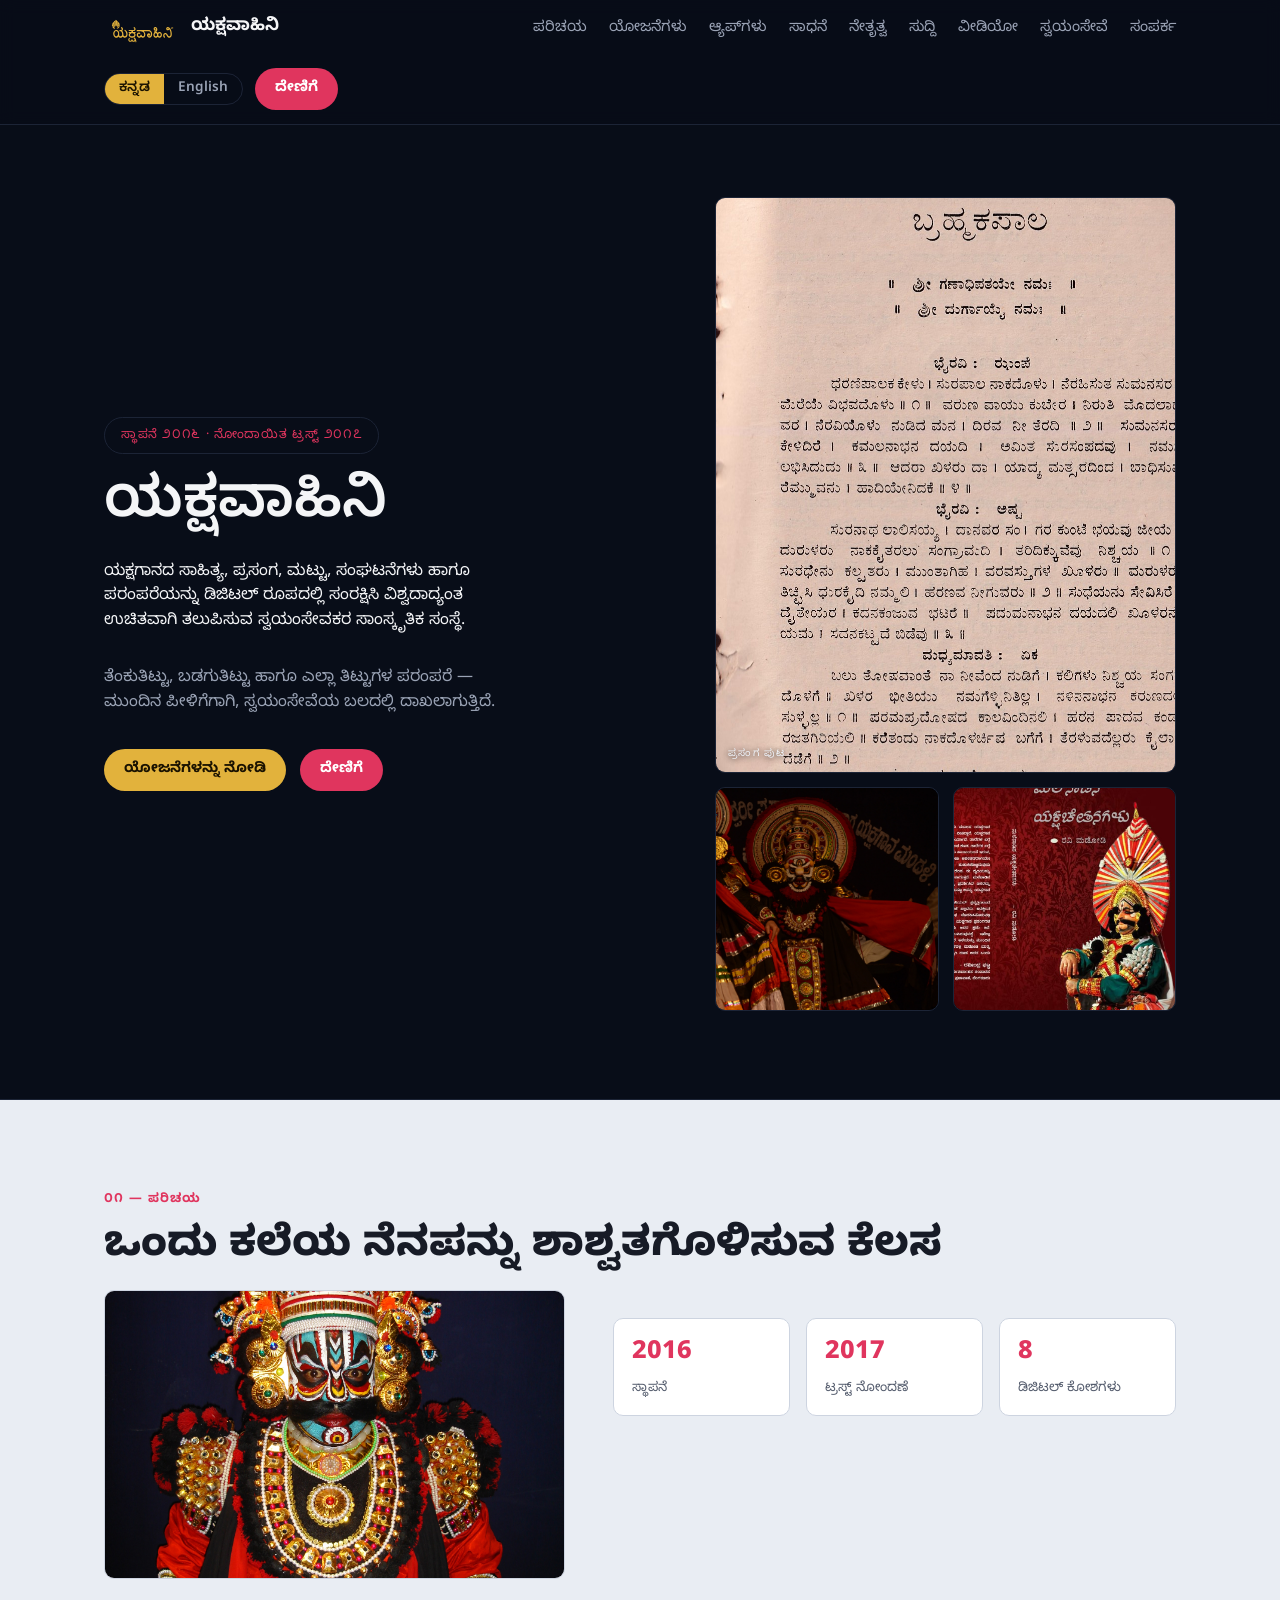
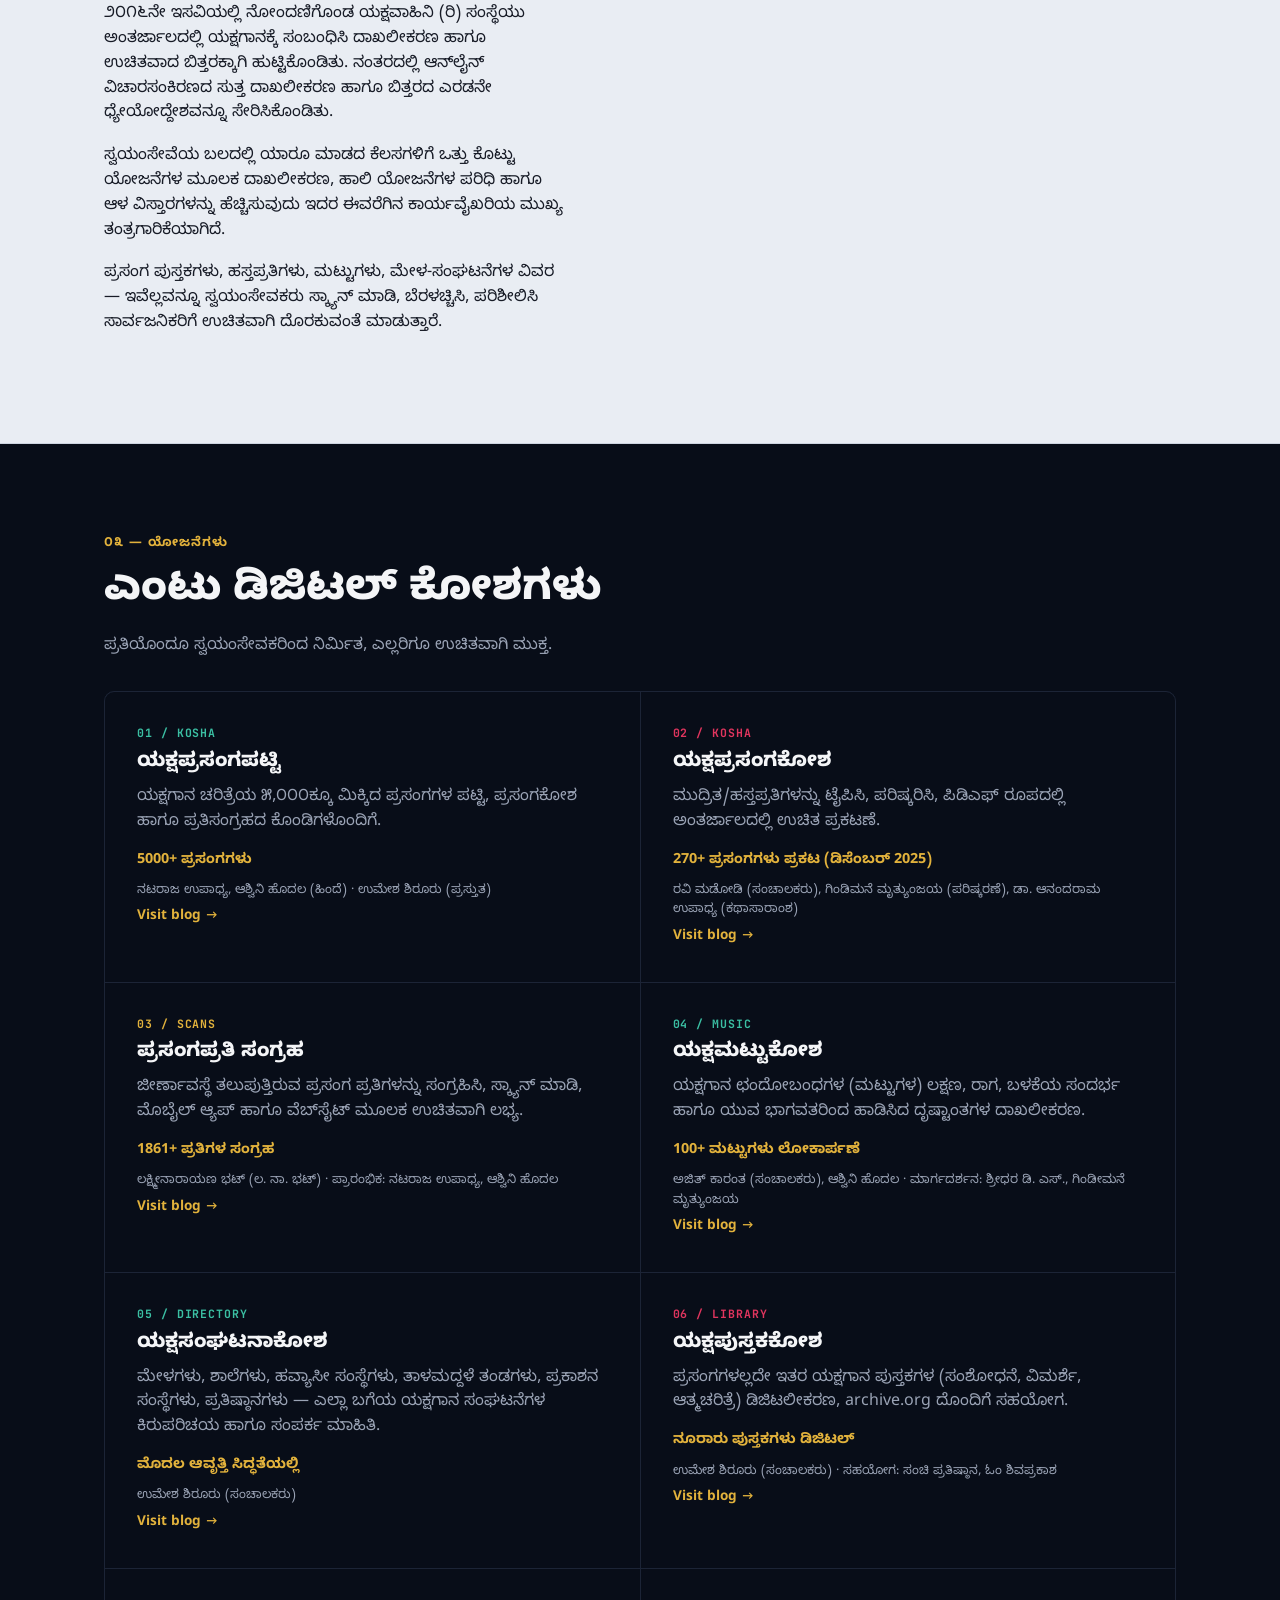
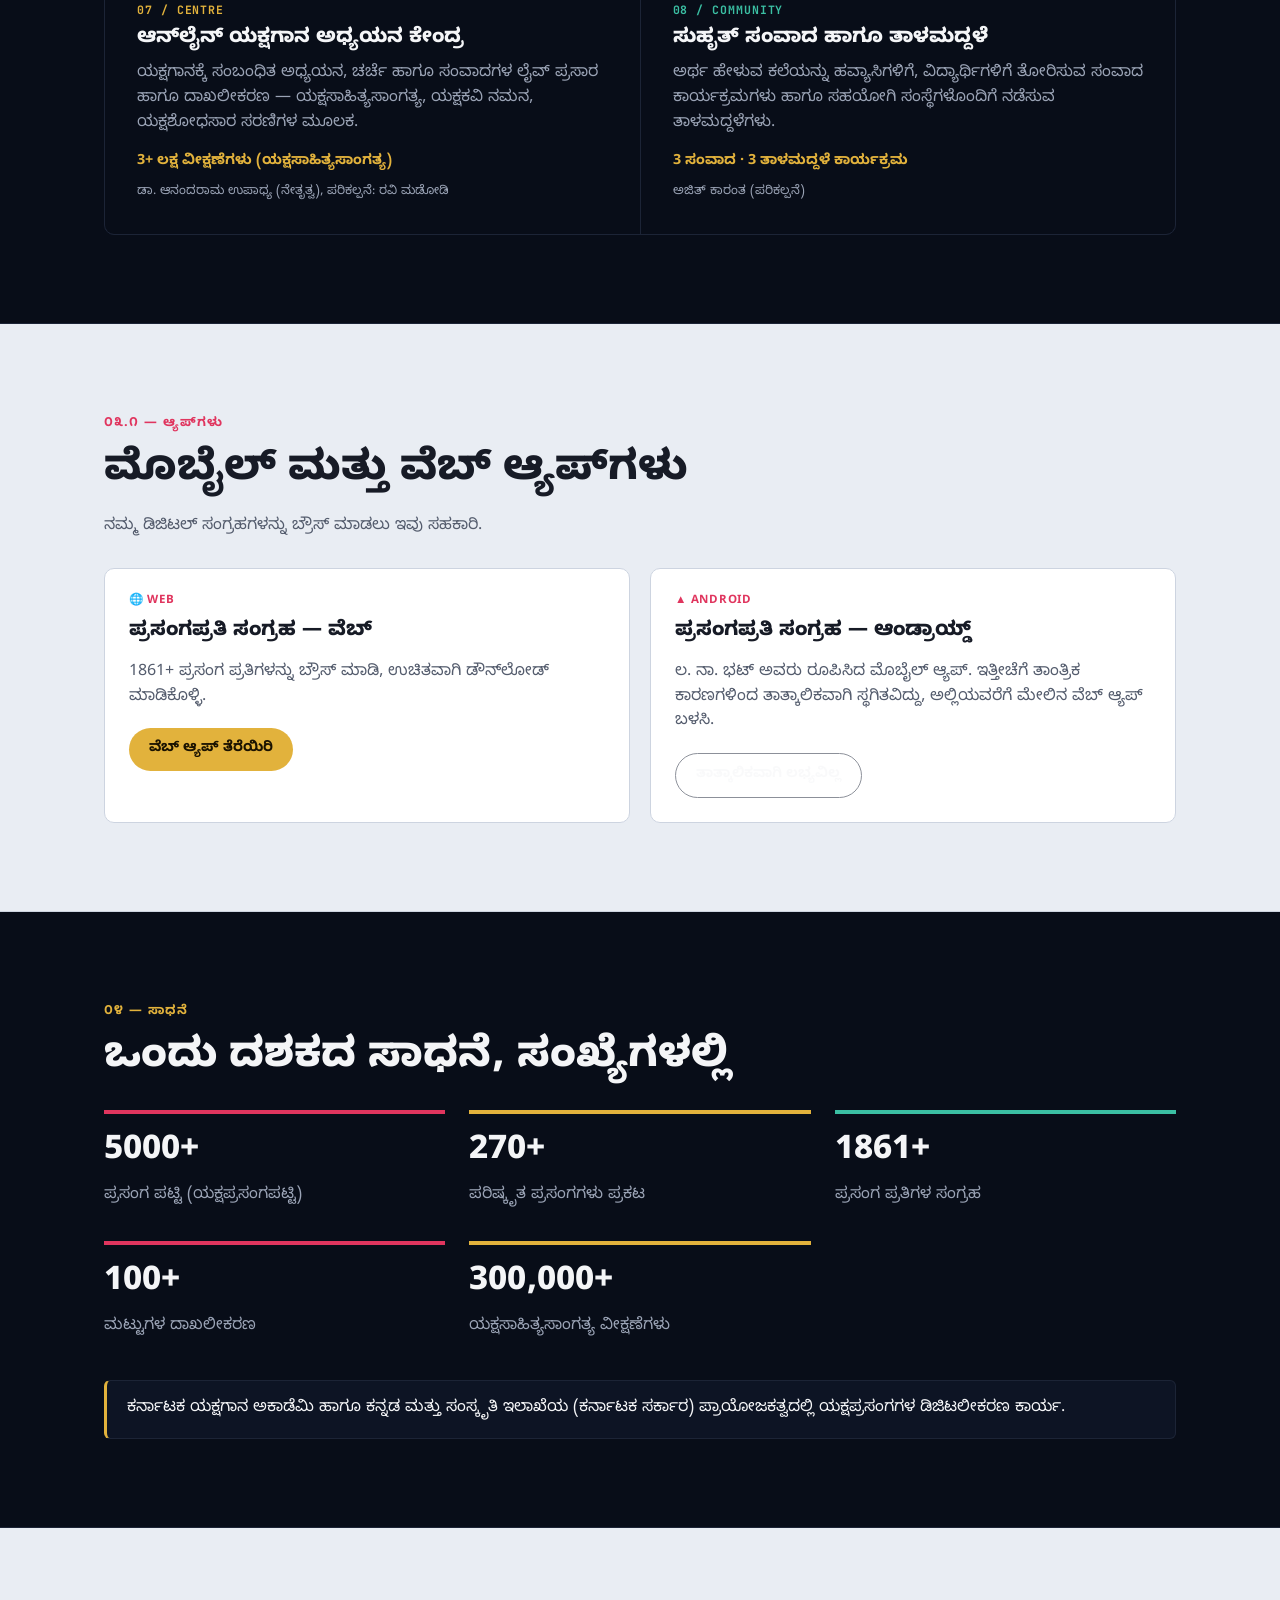
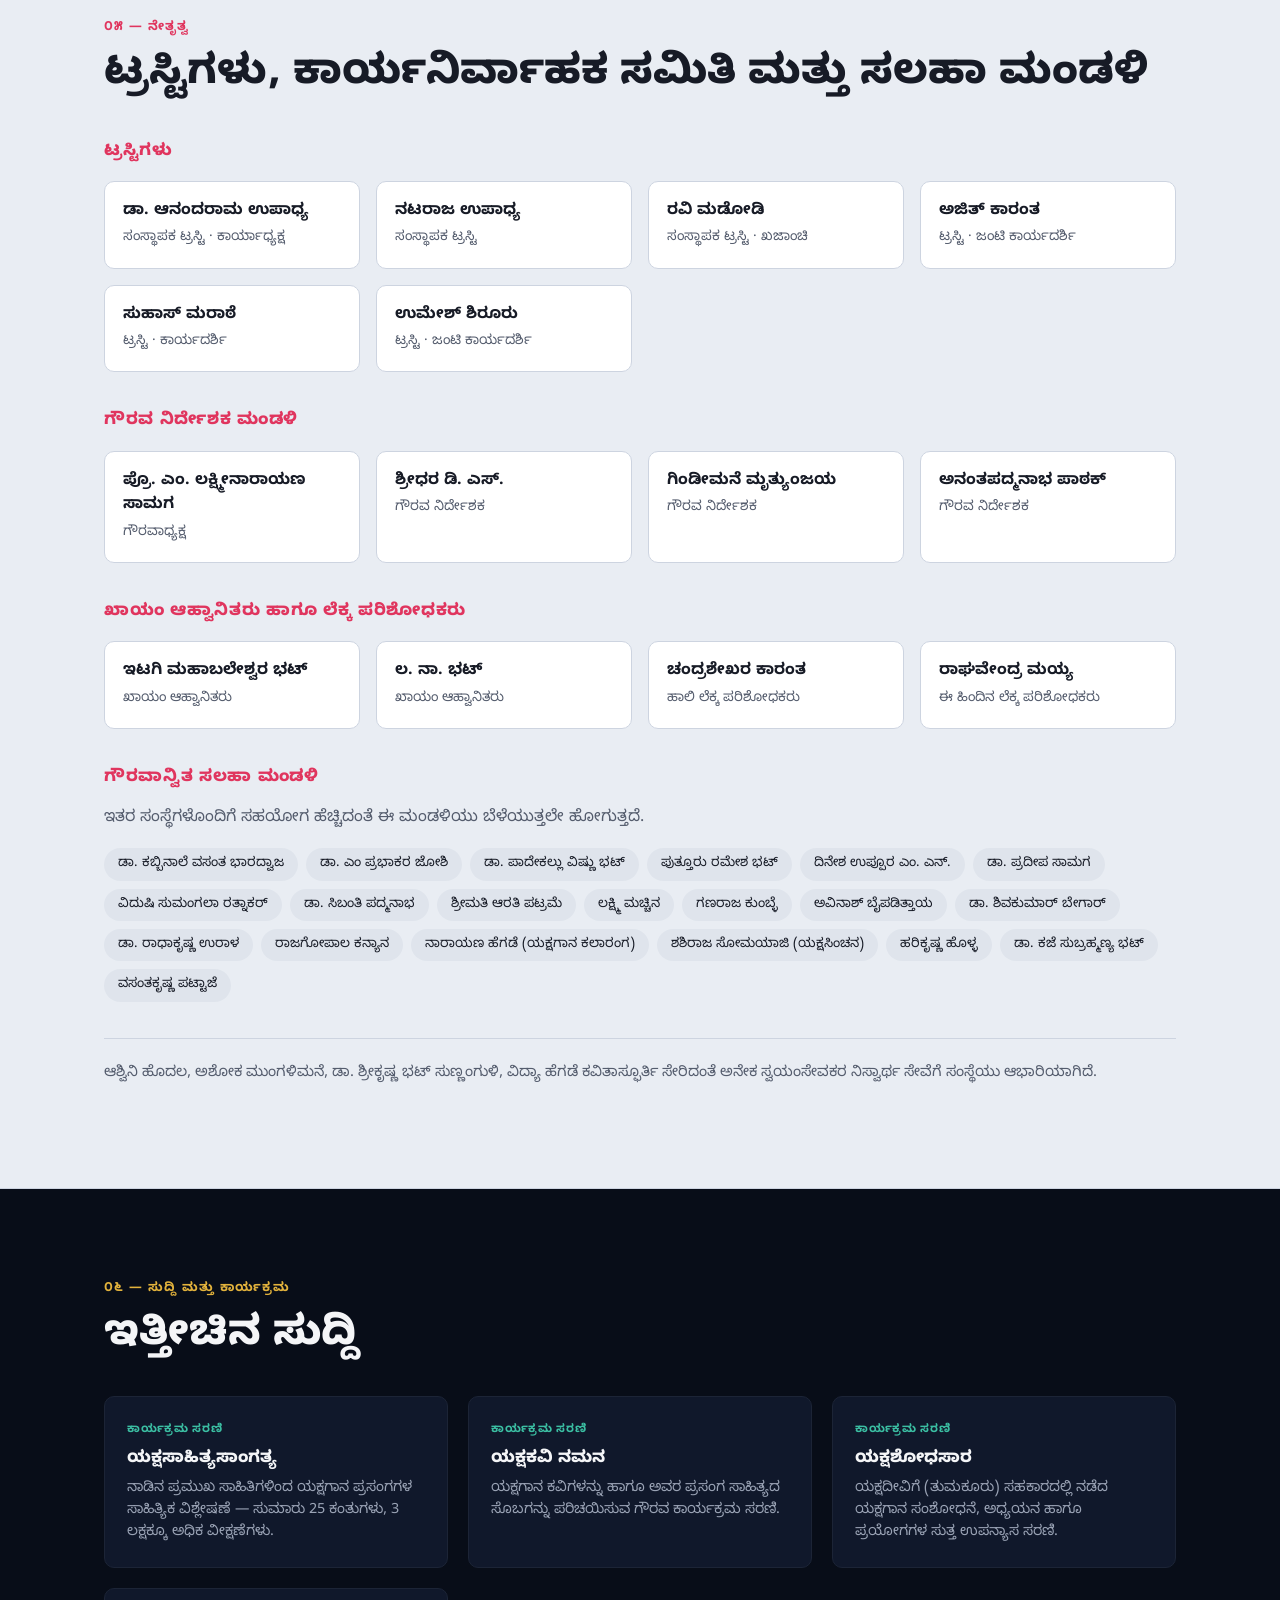
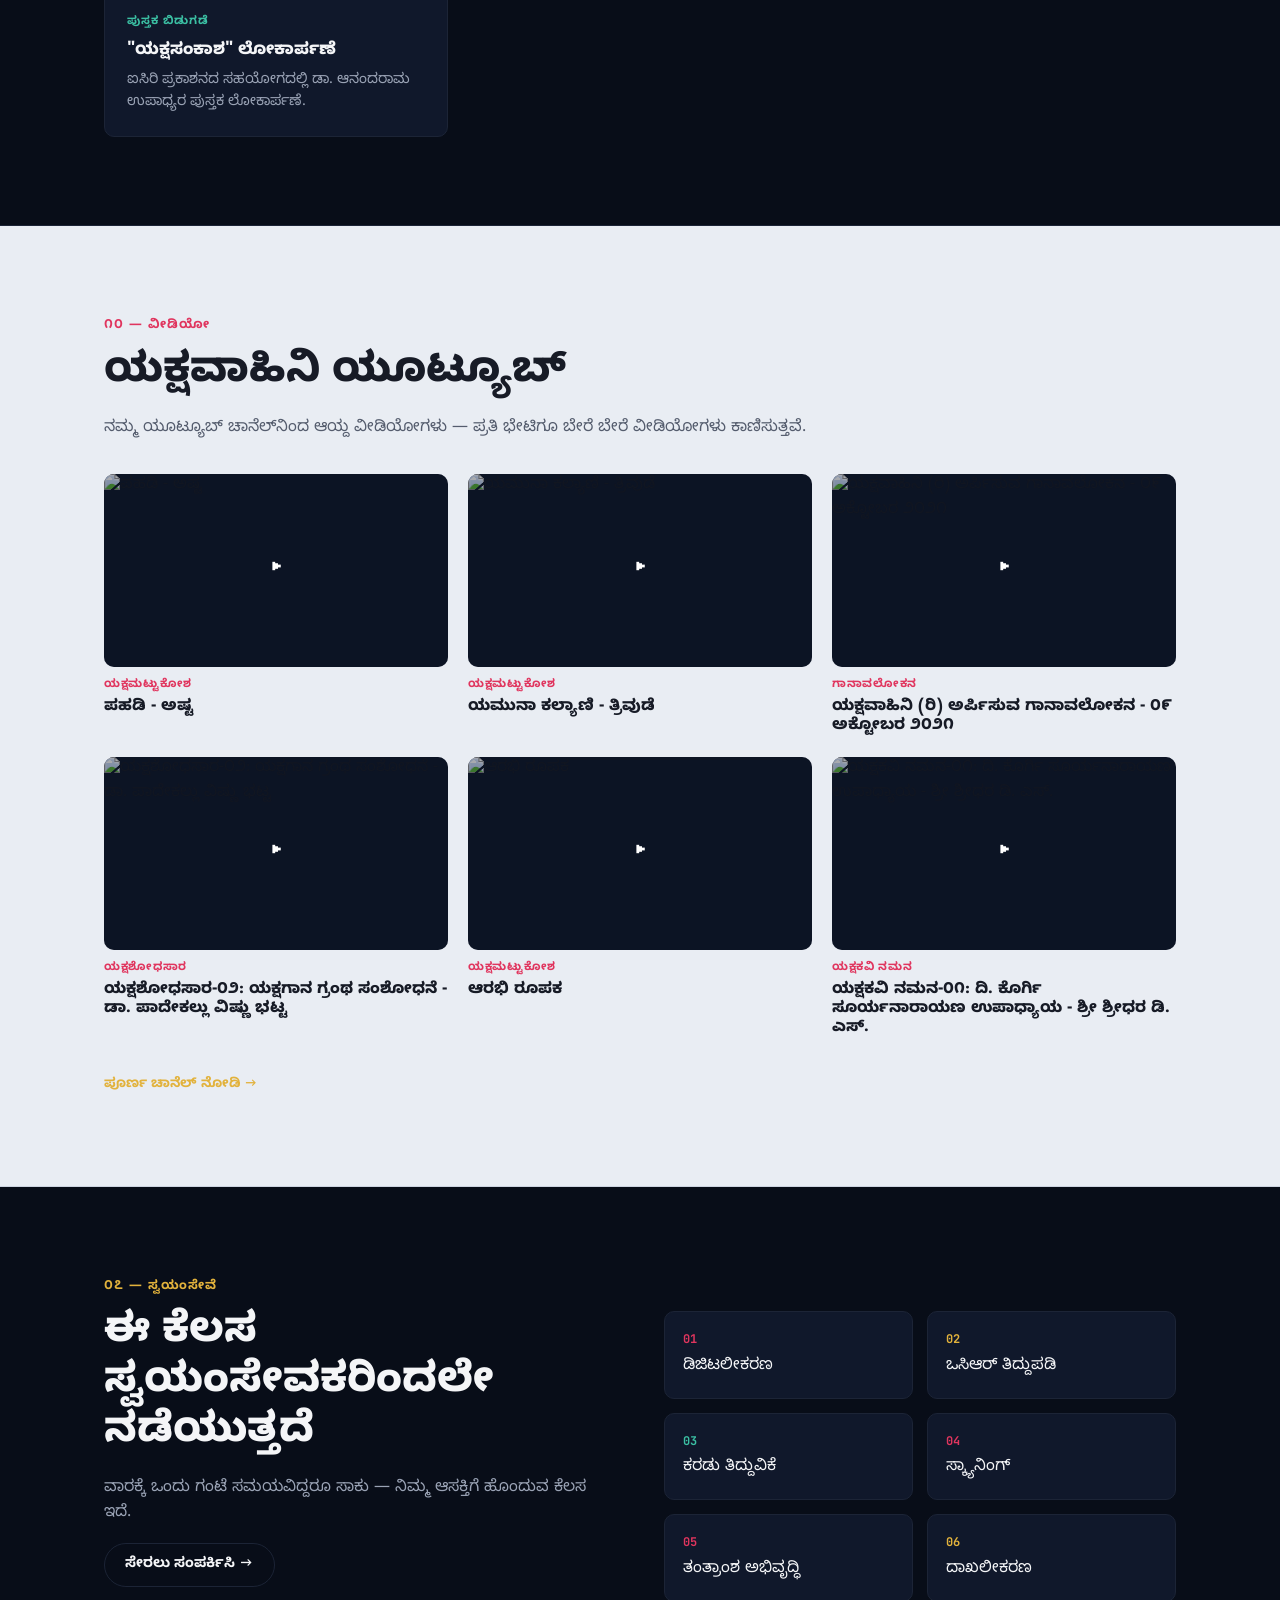
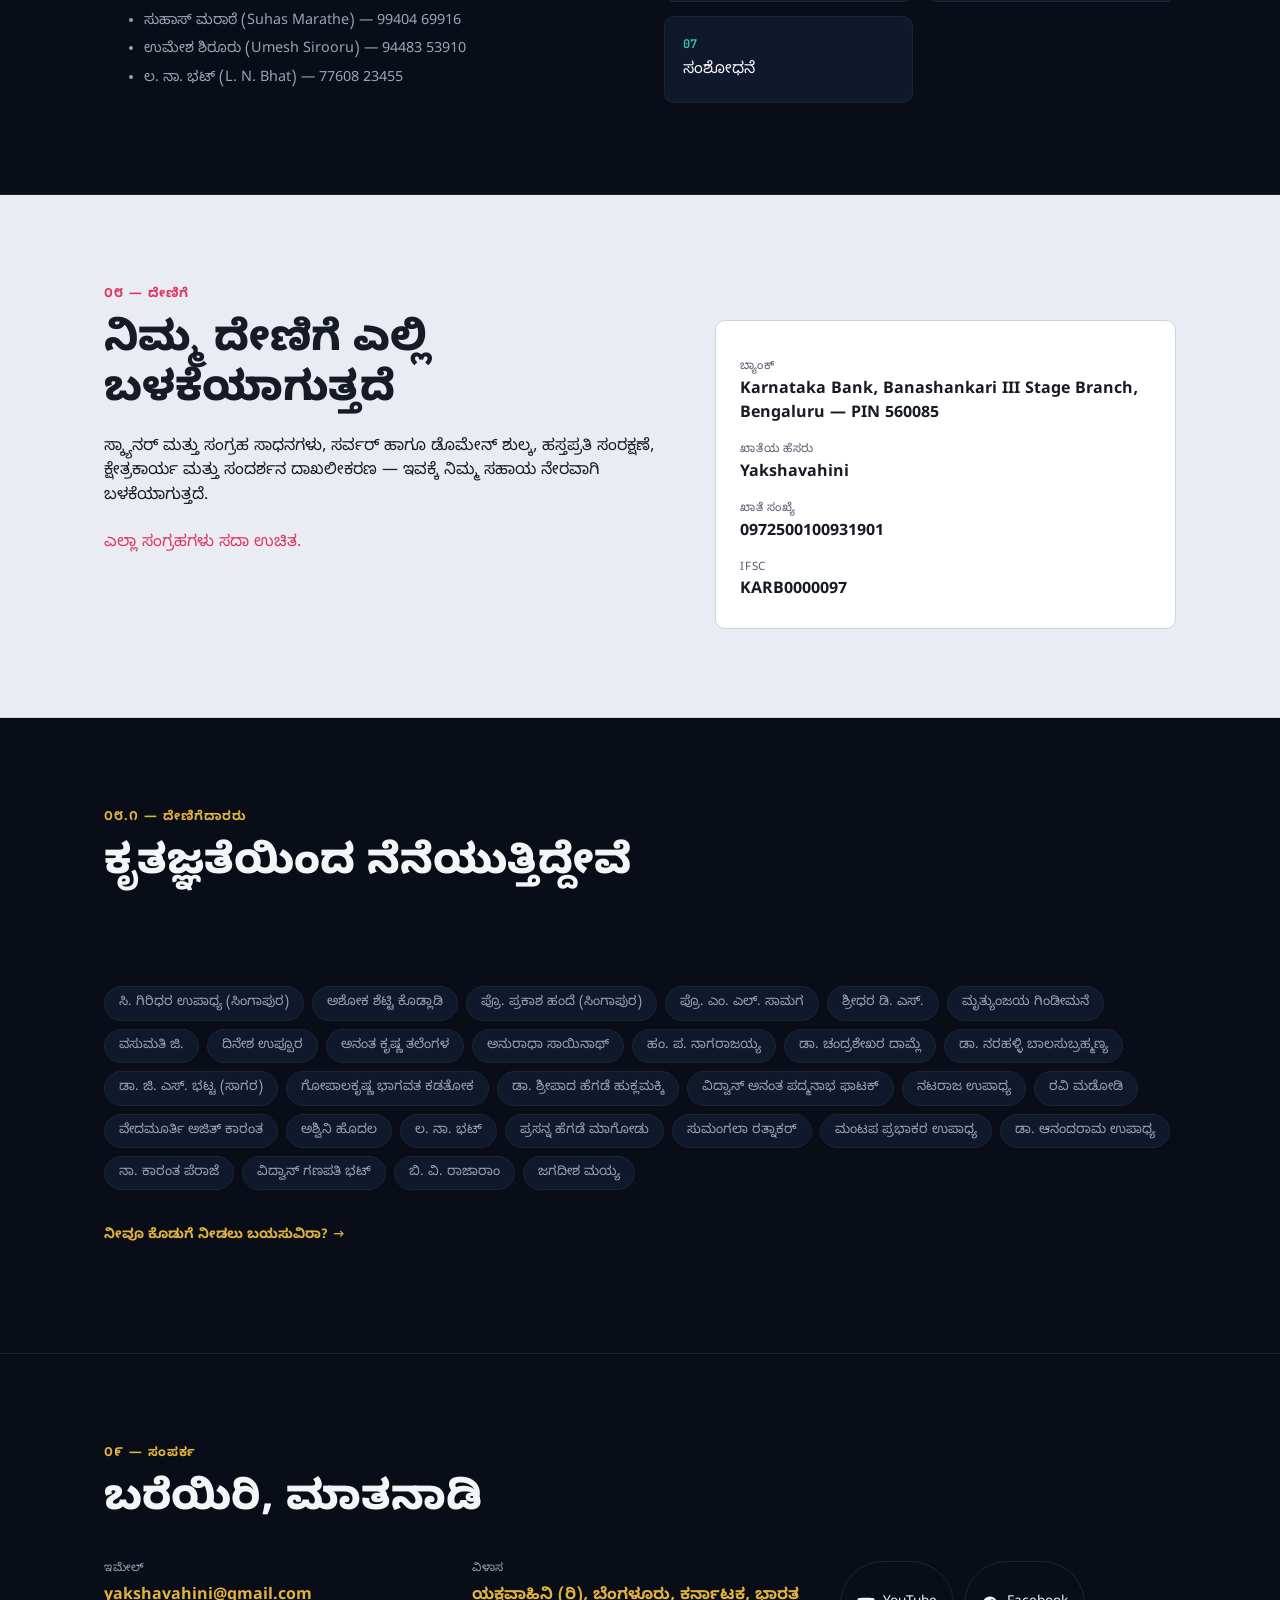
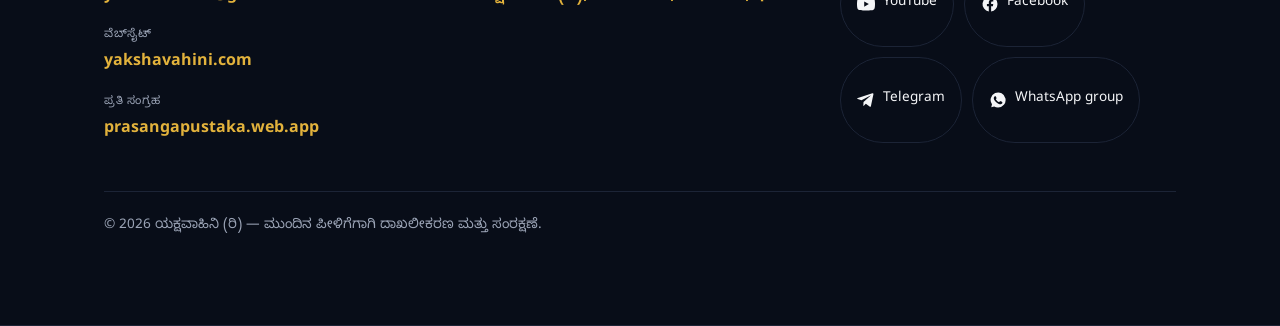
==== index.html @ 4df44d20 "Initial commit: Yakshavahini bilingual static site JSON-driven static site (no build step) replacing" ====
<!DOCTYPE html>
<html lang="kn">
<head>
<meta charset="UTF-8">
<meta name="viewport" content="width=device-width, initial-scale=1.0">
<title>ಯಕ್ಷವಾಹಿನಿ — Yakshavahini</title>
<meta name="description" content="Yakshavahini — a volunteer-driven cultural organization preserving, digitizing and freely sharing Yakshagana literature and heritage.">
<link rel="icon" href="images/yakshavahini-gold.svg" type="image/svg+xml">
<link rel="preconnect" href="https://fonts.googleapis.com">
<link rel="preconnect" href="https://fonts.gstatic.com" crossorigin>
<link href="https://fonts.googleapis.com/css2?family=Noto+Sans+Kannada:wght@400;500;600;700&family=Noto+Serif+Kannada:wght@500;600;700&family=Manrope:wght@400;500;600;700;800&family=JetBrains+Mono:wght@400;500&display=swap" rel="stylesheet">
<link rel="stylesheet" href="css/styles.css">
</head>
<body class="lang-kn">

<header class="site-header">
  <div class="container">
    <a class="brand" href="#home">
      <img src="images/yakshavahini-gold.svg" alt="Yakshavahini logo">
      <span>ಯಕ್ಷವಾಹಿನಿ</span>
    </a>
    <nav class="site-nav">
      <a href="#about" lang="kn">ಪರಿಚಯ</a><a href="#about" lang="en">About</a>
      <a href="#projects" lang="kn">ಯೋಜನೆಗಳು</a><a href="#projects" lang="en">Projects</a>
      <a href="#apps" lang="kn">ಆ್ಯಪ್‌ಗಳು</a><a href="#apps" lang="en">Apps</a>
      <a href="#achievements" lang="kn">ಸಾಧನೆ</a><a href="#achievements" lang="en">Achievements</a>
      <a href="#leadership" lang="kn">ನೇತೃತ್ವ</a><a href="#leadership" lang="en">Leadership</a>
      <a href="#news" lang="kn">ಸುದ್ದಿ</a><a href="#news" lang="en">News</a>
      <a href="#videos" lang="kn">ವೀಡಿಯೋ</a><a href="#videos" lang="en">Videos</a>
      <a href="#volunteer" lang="kn">ಸ್ವಯಂಸೇವೆ</a><a href="#volunteer" lang="en">Volunteer</a>
      <a href="#contact" lang="kn">ಸಂಪರ್ಕ</a><a href="#contact" lang="en">Contact</a>
    </nav>
    <div class="header-actions">
      <div class="lang-toggle">
        <button data-lang="kn" type="button">ಕನ್ನಡ</button>
        <button data-lang="en" type="button">English</button>
      </div>
      <a class="btn btn-donate" href="#donate">
        <span lang="kn">ದೇಣಿಗೆ</span><span lang="en">Donate</span>
      </a>
    </div>
  </div>
</header>

<main>
  <section id="home" class="hero"><div class="container" id="home-content"></div></section>
  <section id="about" class="light"><div class="container" id="about-content"></div></section>
  <section id="projects"><div class="container" id="projects-content"></div></section>
  <section id="apps" class="light"><div class="container" id="apps-content"></div></section>
  <section id="achievements"><div class="container" id="achievements-content"></div></section>
  <section id="leadership" class="light"><div class="container" id="leadership-content"></div></section>
  <section id="news"><div class="container" id="news-content"></div></section>
  <section id="videos" class="light"><div class="container" id="videos-content"></div></section>
  <section id="volunteer"><div class="container" id="volunteer-content"></div></section>
  <section id="donate" class="light"><div class="container" id="donate-content"></div></section>
  <section id="donors"><div class="container" id="donors-content"></div></section>
  <section id="contact"><div class="container" id="contact-content"></div></section>
</main>

<script src="js/main.js"></script>
</body>
</html>
---- css/styles.css ----
:root {
  --bg-dark: #080d18;
  --bg-dark-2: #0c1220;
  --bg-light: #e9edf3;
  --bg-light-2: #dfe4ec;
  --text-on-dark: #f4f5f7;
  --text-on-dark-muted: #9aa3b5;
  --text-on-light: #171b26;
  --text-on-light-muted: #545c6d;
  --gold: #e2b23c;
  --pink: #e0355e;
  --teal: #3bbfa3;
  --border-dark: #1c2436;
  --border-light: #cdd4e0;
  --max-width: 1120px;
  --radius: 10px;
  font-size: 16px;
}

* { box-sizing: border-box; }

html { scroll-behavior: smooth; }

@keyframes yvRise { from { opacity: 0; transform: translateY(26px); } to { opacity: 1; transform: none; } }
[data-rv] { opacity: 0; }

body {
  margin: 0;
  background: var(--bg-dark);
  color: var(--text-on-dark);
  font-family: "Manrope", system-ui, -apple-system, BlinkMacSystemFont, "Segoe UI", sans-serif;
  line-height: 1.55;
}

:lang(kn) { font-family: "Noto Sans Kannada", "Manrope", sans-serif; }
.hero h1:lang(kn) { font-family: "Noto Serif Kannada", serif; font-weight: 600; }
.mono, .eyebrow, .badge, .code, .tag { font-family: "JetBrains Mono", monospace; }

img { max-width: 100%; display: block; }

a { color: inherit; text-decoration: none; }

.container {
  max-width: var(--max-width);
  margin: 0 auto;
  padding: 0 24px;
}

/* ---------- Header ---------- */
.site-header {
  position: sticky;
  top: 0;
  z-index: 100;
  background: rgba(8, 13, 24, 0.92);
  backdrop-filter: blur(8px);
  border-bottom: 1px solid var(--border-dark);
}

.site-header .container {
  display: flex;
  align-items: center;
  justify-content: space-between;
  gap: 24px;
  padding-top: 14px;
  padding-bottom: 14px;
  flex-wrap: wrap;
}

.brand {
  display: flex;
  align-items: center;
  gap: 10px;
  font-weight: 700;
  font-size: 1.1rem;
}

.brand img { height: 30px; width: auto; }

.site-nav {
  display: flex;
  gap: 22px;
  flex-wrap: wrap;
  font-size: 0.92rem;
}

.site-nav a { color: var(--text-on-dark-muted); transition: color 0.15s; }
.site-nav a:hover { color: var(--text-on-dark); }

.header-actions { display: flex; align-items: center; gap: 12px; }

.lang-toggle {
  display: flex;
  border: 1px solid var(--border-dark);
  border-radius: 999px;
  overflow: hidden;
}

.lang-toggle button {
  background: transparent;
  color: var(--text-on-dark-muted);
  border: none;
  padding: 6px 14px;
  font-size: 0.85rem;
  font-weight: 600;
  cursor: pointer;
}

.lang-toggle button.active {
  background: var(--gold);
  color: #1a1200;
}

.btn {
  display: inline-block;
  padding: 10px 20px;
  border-radius: 999px;
  font-weight: 700;
  font-size: 0.9rem;
  cursor: pointer;
  border: none;
}

.btn-donate { background: var(--pink); color: #fff; }
.btn-gold { background: var(--gold); color: #1a1200; }
.btn-outline { border: 1px solid var(--border-dark); color: var(--text-on-dark); background: transparent; }

/* ---------- Sections ---------- */
section { padding: 88px 0; border-bottom: 1px solid var(--border-dark); }
section.light { background: var(--bg-light); color: var(--text-on-light); border-bottom: 1px solid var(--border-light); }
section.light .eyebrow { color: var(--pink); }
section.light .muted { color: var(--text-on-light-muted); }

.eyebrow {
  color: var(--gold);
  font-size: 0.8rem;
  font-weight: 700;
  letter-spacing: 0.08em;
  text-transform: uppercase;
  margin-bottom: 14px;
}

h1, h2, h3 { font-weight: 800; line-height: 1.2; margin: 0 0 16px; }
h1 { font-size: clamp(2.4rem, 5vw, 3.6rem); }
h2 { font-size: clamp(1.8rem, 3.4vw, 2.6rem); }
h3 { font-size: 1.25rem; }

.muted { color: var(--text-on-dark-muted); }

.rule {
  width: 64px;
  height: 4px;
  background: var(--gold);
  border-radius: 2px;
  margin: 8px 0 28px;
}

/* ---------- Hero ---------- */
.hero { padding-top: 72px; }
.hero .badge {
  display: inline-block;
  border: 1px solid var(--border-dark);
  border-radius: 999px;
  padding: 6px 16px;
  font-size: 0.78rem;
  letter-spacing: 0.05em;
  color: var(--pink);
  margin-bottom: 20px;
}
.hero-grid { display: grid; grid-template-columns: 1.1fr 0.9fr; gap: 48px; align-items: center; }
.hero p.lede { max-width: 46ch; margin-bottom: 32px; }
.hero-cta { display: flex; gap: 14px; flex-wrap: wrap; }
.hero-photos { display: grid; gap: 14px; }
.hero-photos .photo { position: relative; border-radius: var(--radius); overflow: hidden; border: 1px solid var(--border-dark); }
.hero-photos .photo img { width: 100%; height: 100%; object-fit: cover; display: block; }
.hero-photos .photo-tall { aspect-ratio: 4 / 5; }
.hero-photos .photo-row { display: grid; grid-template-columns: 1fr 1fr; gap: 14px; }
.hero-photos .photo-row .photo { aspect-ratio: 1; }
.hero-photos .caption {
  position: absolute; left: 12px; bottom: 10px;
  font-family: "JetBrains Mono", monospace; font-size: 10px; letter-spacing: 0.12em; text-transform: uppercase;
  color: #eef2f8; text-shadow: 0 1px 6px rgba(0,0,0,0.9);
}

/* ---------- About ---------- */
.about-grid { display: grid; grid-template-columns: 0.9fr 1.1fr; gap: 48px; align-items: start; }
.about-grid p { margin: 0 0 18px; }
.about-photo { border-radius: var(--radius); overflow: hidden; border: 1px solid var(--border-light); margin-bottom: 24px; }
.about-photo img { width: 100%; aspect-ratio: 16 / 10; object-fit: cover; display: block; }
.stat-cards { display: grid; grid-template-columns: repeat(3, 1fr); gap: 16px; margin-top: 28px; }
.stat-card {
  background: #fff;
  border: 1px solid var(--border-light);
  border-radius: var(--radius);
  padding: 16px 18px;
}
.stat-card .stat-value { font-size: 1.6rem; font-weight: 800; color: var(--pink); }
.stat-card .stat-label { font-size: 0.82rem; color: var(--text-on-light-muted); margin-top: 4px; }

/* ---------- Projects ---------- */
.project-grid { display: grid; grid-template-columns: repeat(2, 1fr); gap: 1px; background: var(--border-dark); border: 1px solid var(--border-dark); border-radius: var(--radius); overflow: hidden; margin-top: 32px; }
.project-card { background: var(--bg-dark); padding: 32px; }
.project-card .code { font-size: 0.72rem; letter-spacing: 0.08em; color: var(--teal); font-weight: 700; margin-bottom: 10px; }
.project-card:nth-child(4n+2) .code { color: var(--pink); }
.project-card:nth-child(4n+3) .code { color: var(--gold); }
.project-card h3 { margin-bottom: 10px; }
.project-card p { margin: 0 0 14px; color: var(--text-on-dark-muted); }
.project-card .stat { color: var(--gold); font-weight: 700; font-size: 0.9rem; }
.project-card .coordinator { display: block; margin-top: 10px; font-size: 0.78rem; color: var(--text-on-dark-muted); }

/* ---------- Apps ---------- */
.app-grid { display: grid; grid-template-columns: repeat(auto-fit, minmax(260px, 1fr)); gap: 20px; margin-top: 28px; }
.app-card { background: #fff; border: 1px solid var(--border-light); border-radius: var(--radius); padding: 24px; }
.app-platform { font-size: 0.72rem; text-transform: uppercase; letter-spacing: 0.06em; color: var(--pink); font-weight: 700; margin-bottom: 10px; }
.app-card p { color: var(--text-on-light-muted); margin: 0 0 18px; }
.btn-disabled { opacity: 0.5; cursor: default; }

/* ---------- Achievements ---------- */
.achv-stats { display: grid; grid-template-columns: repeat(3, 1fr); gap: 32px 24px; margin-top: 24px; }
.achv-stat { border-top: 4px solid var(--pink); padding-top: 14px; }
.achv-stat:nth-child(3n+2) { border-top-color: var(--gold); }
.achv-stat:nth-child(3n+3) { border-top-color: var(--teal); }
.achv-stat .stat-value { font-size: 2.1rem; font-weight: 800; }
.achv-stat .stat-label { color: var(--text-on-dark-muted); margin-top: 4px; }
.achv-highlight {
  margin-top: 40px;
  border: 1px solid var(--border-dark);
  border-left: 3px solid var(--gold);
  border-radius: 6px;
  padding: 16px 20px;
  background: #0d1424;
}

/* ---------- Leadership ---------- */
.leader-group { margin-top: 40px; }
.leader-group h3 { font-size: 1.05rem; color: var(--pink); text-transform: uppercase; letter-spacing: 0.04em; margin-bottom: 18px; }
.leader-cards { display: grid; grid-template-columns: repeat(auto-fill, minmax(220px, 1fr)); gap: 16px; }
.leader-card { background: #fff; border: 1px solid var(--border-light); border-radius: var(--radius); padding: 18px; }
.leader-card .name { font-weight: 700; }
.leader-card .role { color: var(--text-on-light-muted); font-size: 0.85rem; margin-top: 4px; }
.advisory-names { margin-top: 16px; display: flex; flex-wrap: wrap; gap: 8px; }
.advisory-names span { background: var(--bg-light-2); border-radius: 999px; padding: 6px 14px; font-size: 0.82rem; }
.volunteers-note { margin-top: 36px; padding-top: 24px; border-top: 1px solid var(--border-light); color: var(--text-on-light-muted); font-size: 0.92rem; }

/* ---------- News ---------- */
.news-grid { display: grid; grid-template-columns: repeat(auto-fill, minmax(260px, 1fr)); gap: 20px; margin-top: 32px; }
.news-card { background: #10182b; border: 1px solid var(--border-dark); border-radius: var(--radius); padding: 22px; }
.news-card .tag { font-size: 0.72rem; text-transform: uppercase; letter-spacing: 0.06em; color: var(--teal); font-weight: 700; margin-bottom: 10px; }
.news-card h3 { margin-bottom: 8px; font-size: 1.05rem; }
.news-card p { color: var(--text-on-dark-muted); margin: 0; font-size: 0.9rem; }
.card-link { color: var(--gold); font-size: 0.85rem; font-weight: 700; display: inline-block; margin-top: 12px; }
.project-card .card-link { margin-top: 6px; }
.news-note { color: var(--text-on-dark-muted); font-size: 0.85rem; margin-top: -8px; margin-bottom: 8px; }

/* ---------- Videos ---------- */
.video-grid { display: grid; grid-template-columns: repeat(auto-fill, minmax(260px, 1fr)); gap: 20px; margin: 32px 0 24px; }
.video-card { cursor: pointer; }
.video-thumb { position: relative; border-radius: var(--radius); overflow: hidden; aspect-ratio: 16 / 9; background: #10182b; }
.video-thumb img { width: 100%; height: 100%; object-fit: cover; }
.video-thumb .play-btn {
  position: absolute; inset: 0; display: flex; align-items: center; justify-content: center;
  font-size: 1.4rem; color: #fff; background: rgba(8,13,24,0.35);
}
.video-embed { position: relative; aspect-ratio: 16 / 9; border-radius: var(--radius); overflow: hidden; }
.video-embed iframe { width: 100%; height: 100%; border: 0; }
.video-subject { color: var(--pink); font-size: 0.72rem; text-transform: uppercase; letter-spacing: 0.06em; font-weight: 700; margin-top: 10px; }
.video-card h3 { font-size: 0.98rem; margin: 4px 0 0; }

/* ---------- Volunteer ---------- */
.volunteer-grid { display: grid; grid-template-columns: 1fr 1fr; gap: 48px; align-items: start; }
.ways-grid { display: grid; grid-template-columns: 1fr 1fr; gap: 14px; }
.way-card { background: #10182b; border: 1px solid var(--border-dark); border-radius: var(--radius); padding: 18px; }
.way-card .code { color: var(--pink); font-size: 0.75rem; font-weight: 700; margin-bottom: 6px; }
.way-card:nth-child(4n+2) .code { color: var(--gold); }
.way-card:nth-child(4n+3) .code { color: var(--teal); }
.coordinator-list { margin-top: 24px; }
.coordinator-list li { margin-bottom: 6px; color: var(--text-on-dark-muted); font-size: 0.9rem; }

/* ---------- Donate ---------- */
.donate-grid { display: grid; grid-template-columns: 1.1fr 0.9fr; gap: 48px; align-items: start; }
.donate-card { background: #fff; border: 1px solid var(--border-light); border-radius: var(--radius); padding: 24px; }
.donate-card dl { margin: 0; }
.donate-card dt { font-size: 0.72rem; text-transform: uppercase; letter-spacing: 0.06em; color: var(--text-on-light-muted); margin-top: 14px; }
.donate-card dd { margin: 2px 0 0; font-weight: 700; }
.footnote { color: var(--pink); font-family: monospace; margin-top: 20px; }

/* ---------- Donors ---------- */
.donor-names { margin-top: 28px; display: flex; flex-wrap: wrap; gap: 8px; }
.donor-names span { background: #10182b; border: 1px solid var(--border-dark); border-radius: 999px; padding: 6px 14px; font-size: 0.82rem; color: var(--text-on-dark-muted); }
.donors-cta { margin-top: 24px; }

/* ---------- Contact / Footer ---------- */
.contact-grid { display: grid; grid-template-columns: 1fr 1fr 1fr; gap: 32px; margin-top: 32px; }
.contact-grid .label { font-size: 0.72rem; text-transform: uppercase; letter-spacing: 0.06em; color: var(--text-on-dark-muted); margin-bottom: 6px; }
.contact-grid .value { color: var(--gold); font-weight: 700; }
.social-links { display: flex; flex-wrap: wrap; gap: 10px; }
.social-links a {
  display: inline-flex; align-items: center; gap: 8px;
  border: 1px solid var(--border-dark); border-radius: 999px; padding: 8px 16px;
  font-size: 0.85rem; color: var(--text-on-dark); transition: border-color 0.15s, color 0.15s;
}
.social-links a:hover { border-color: var(--gold); color: var(--gold); }
.copyright { margin-top: 48px; padding-top: 24px; border-top: 1px solid var(--border-dark); color: var(--text-on-dark-muted); font-size: 0.85rem; }

/* ---------- Responsive ---------- */
@media (max-width: 860px) {
  .site-nav { display: none; }
  .hero-grid, .about-grid, .volunteer-grid, .donate-grid { grid-template-columns: 1fr; }
  .project-grid { grid-template-columns: 1fr; }
  .achv-stats { grid-template-columns: repeat(2, 1fr); }
  .contact-grid { grid-template-columns: 1fr; }
  .stat-cards { grid-template-columns: 1fr 1fr; }
}

[data-i18n], [data-i18n-html] { }
.lang-en [lang="kn"] { display: none; }
.lang-kn [lang="en"] { display: none; }
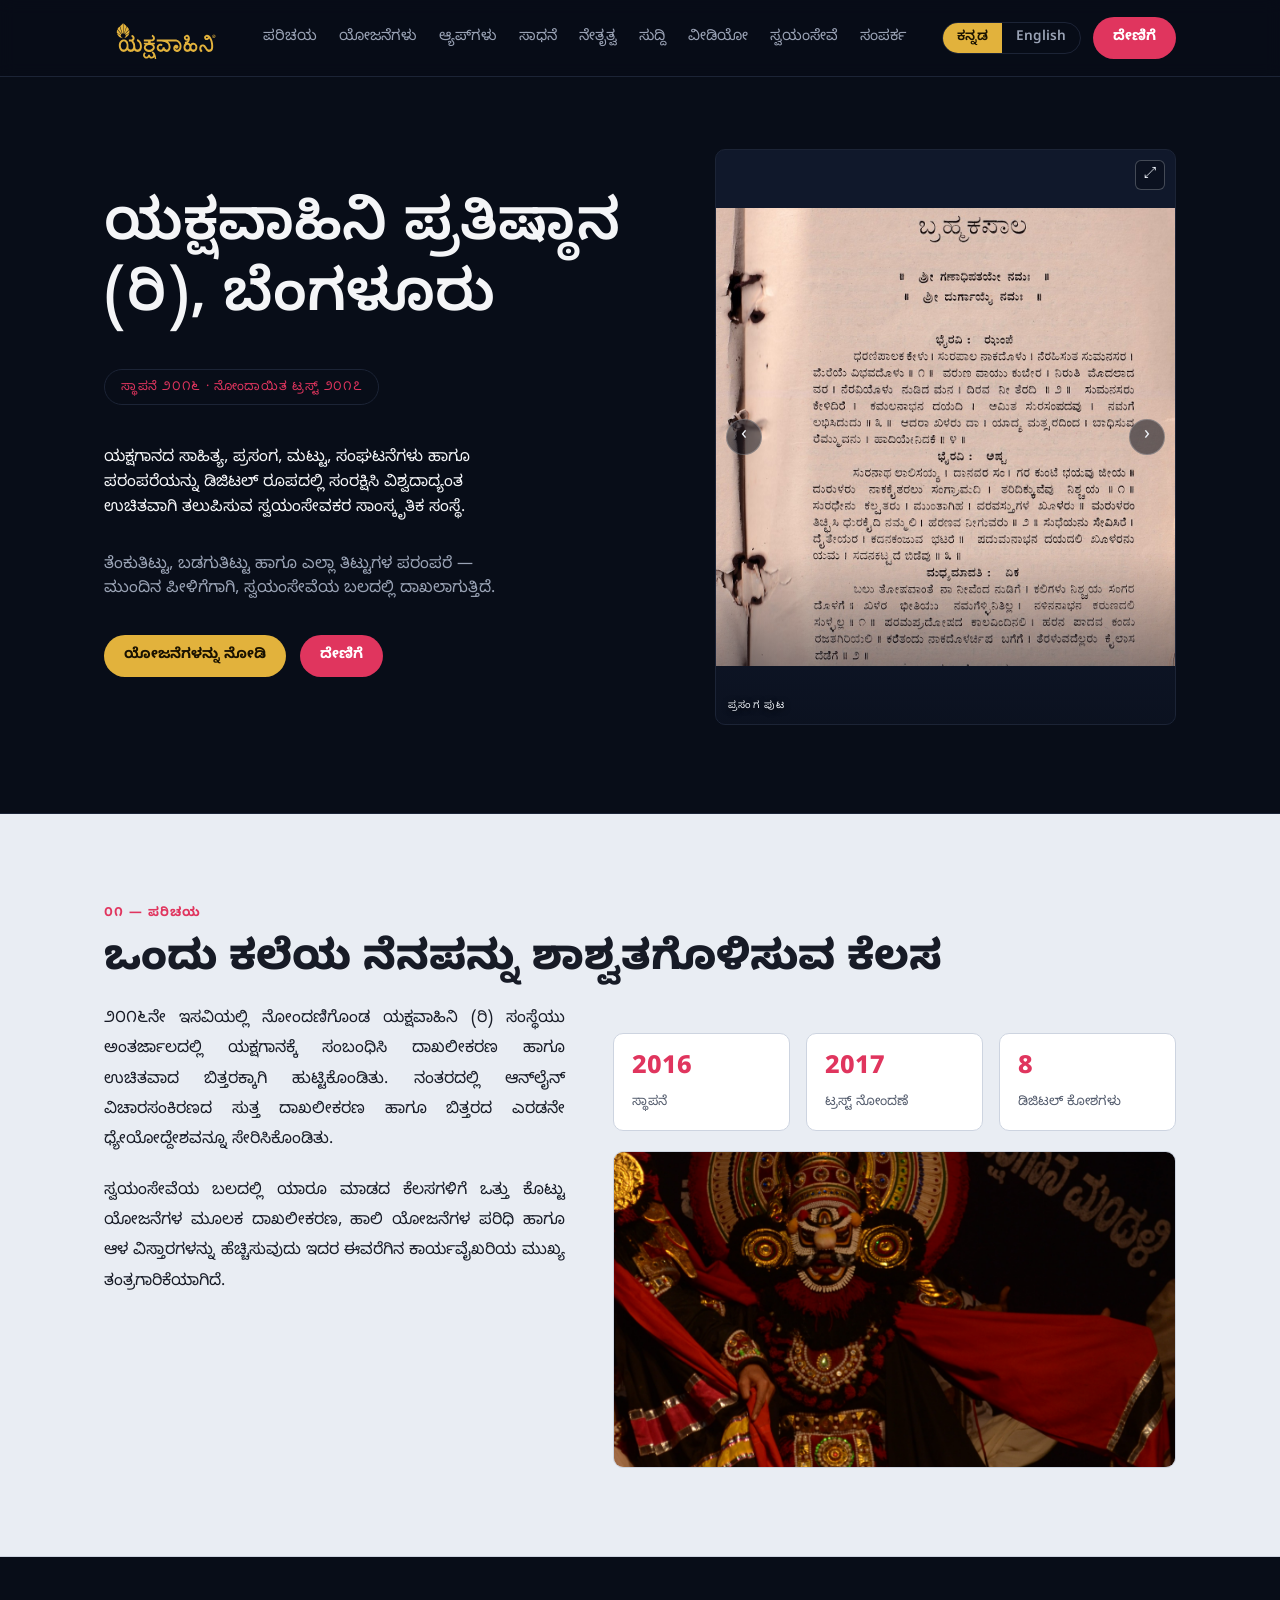
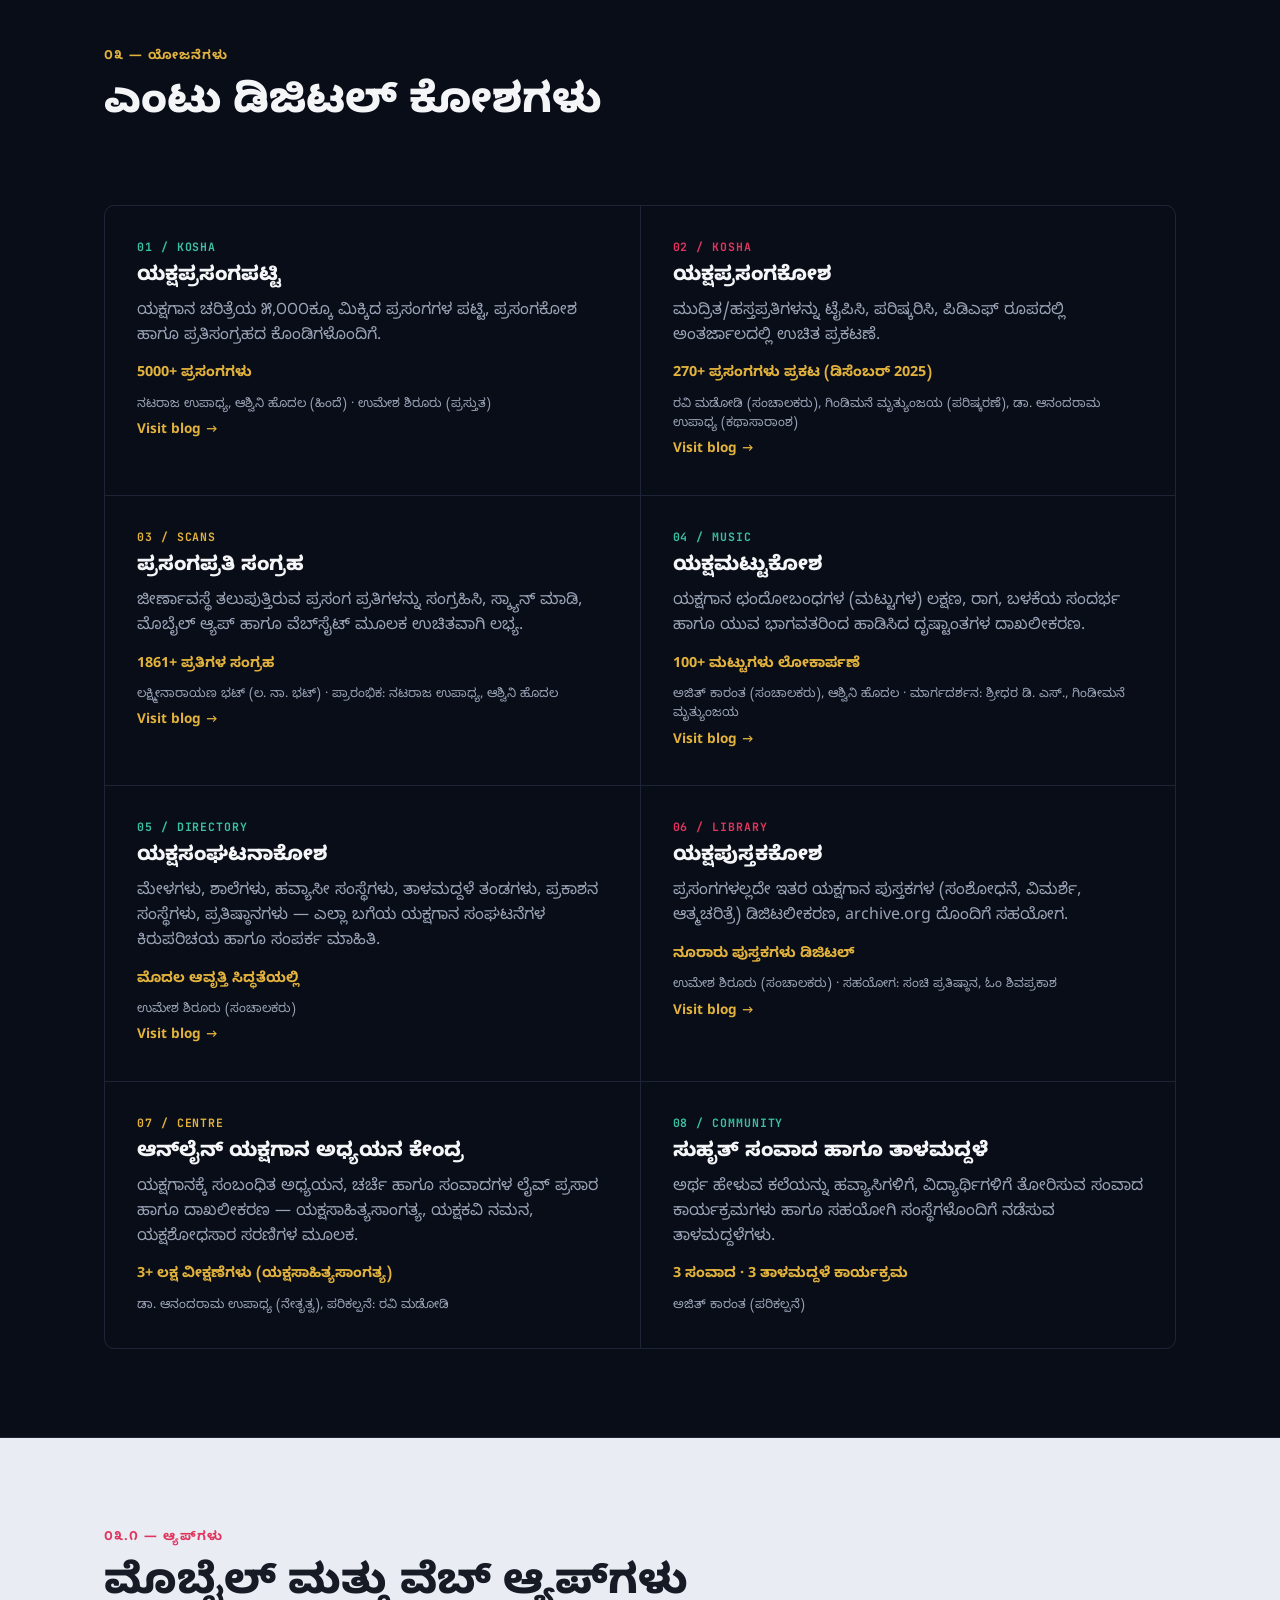
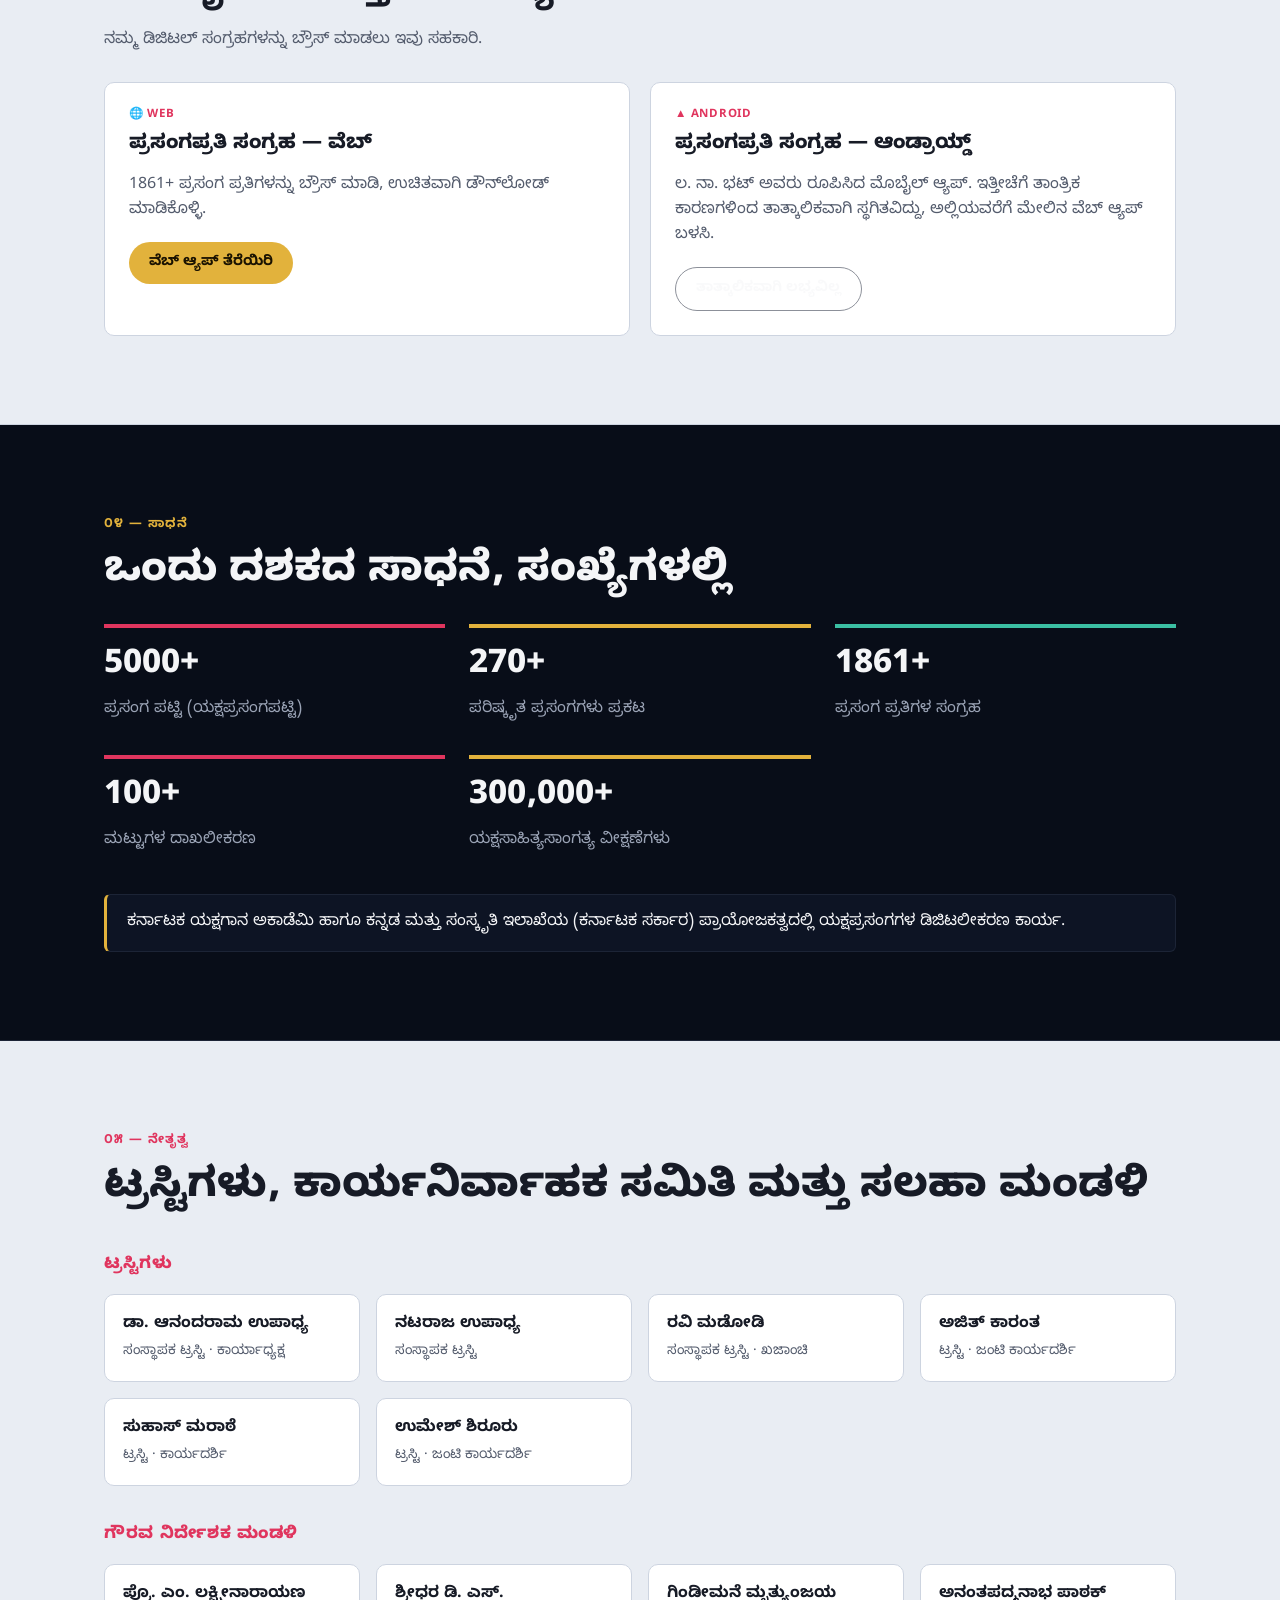
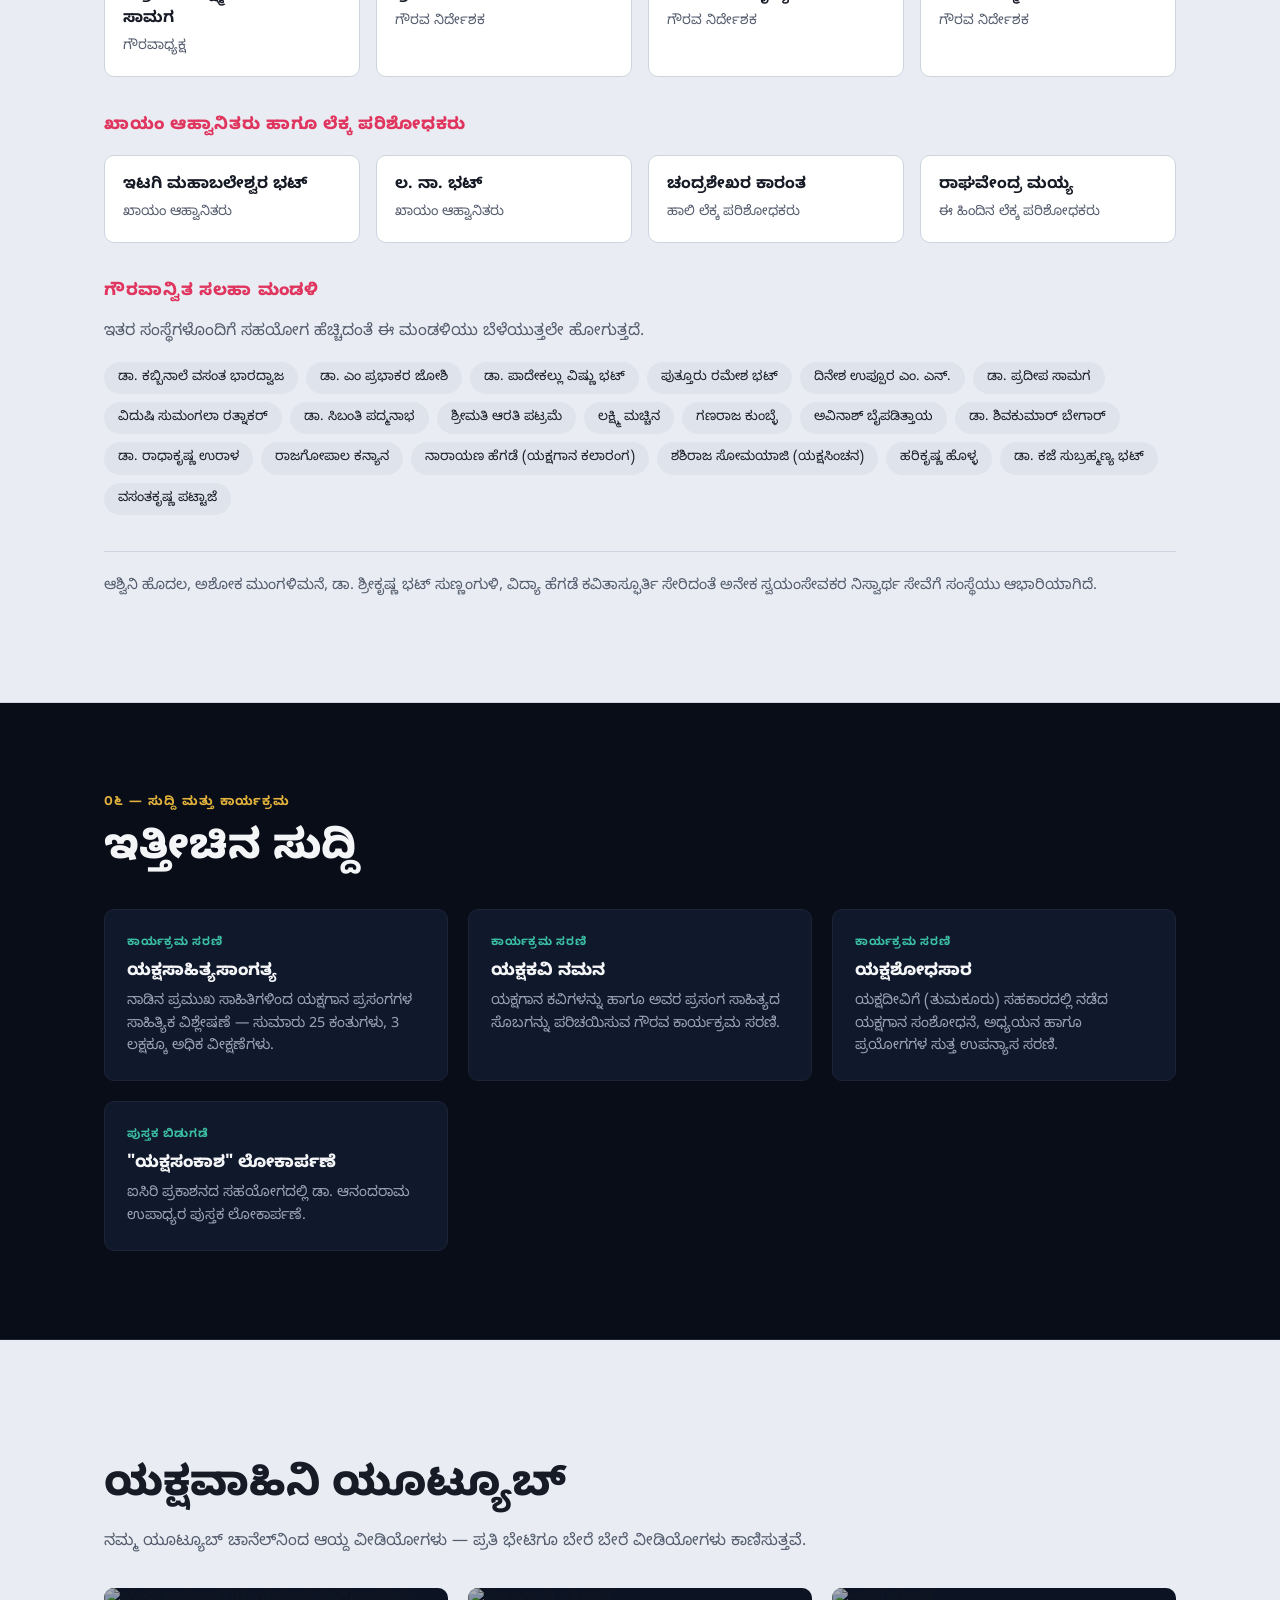
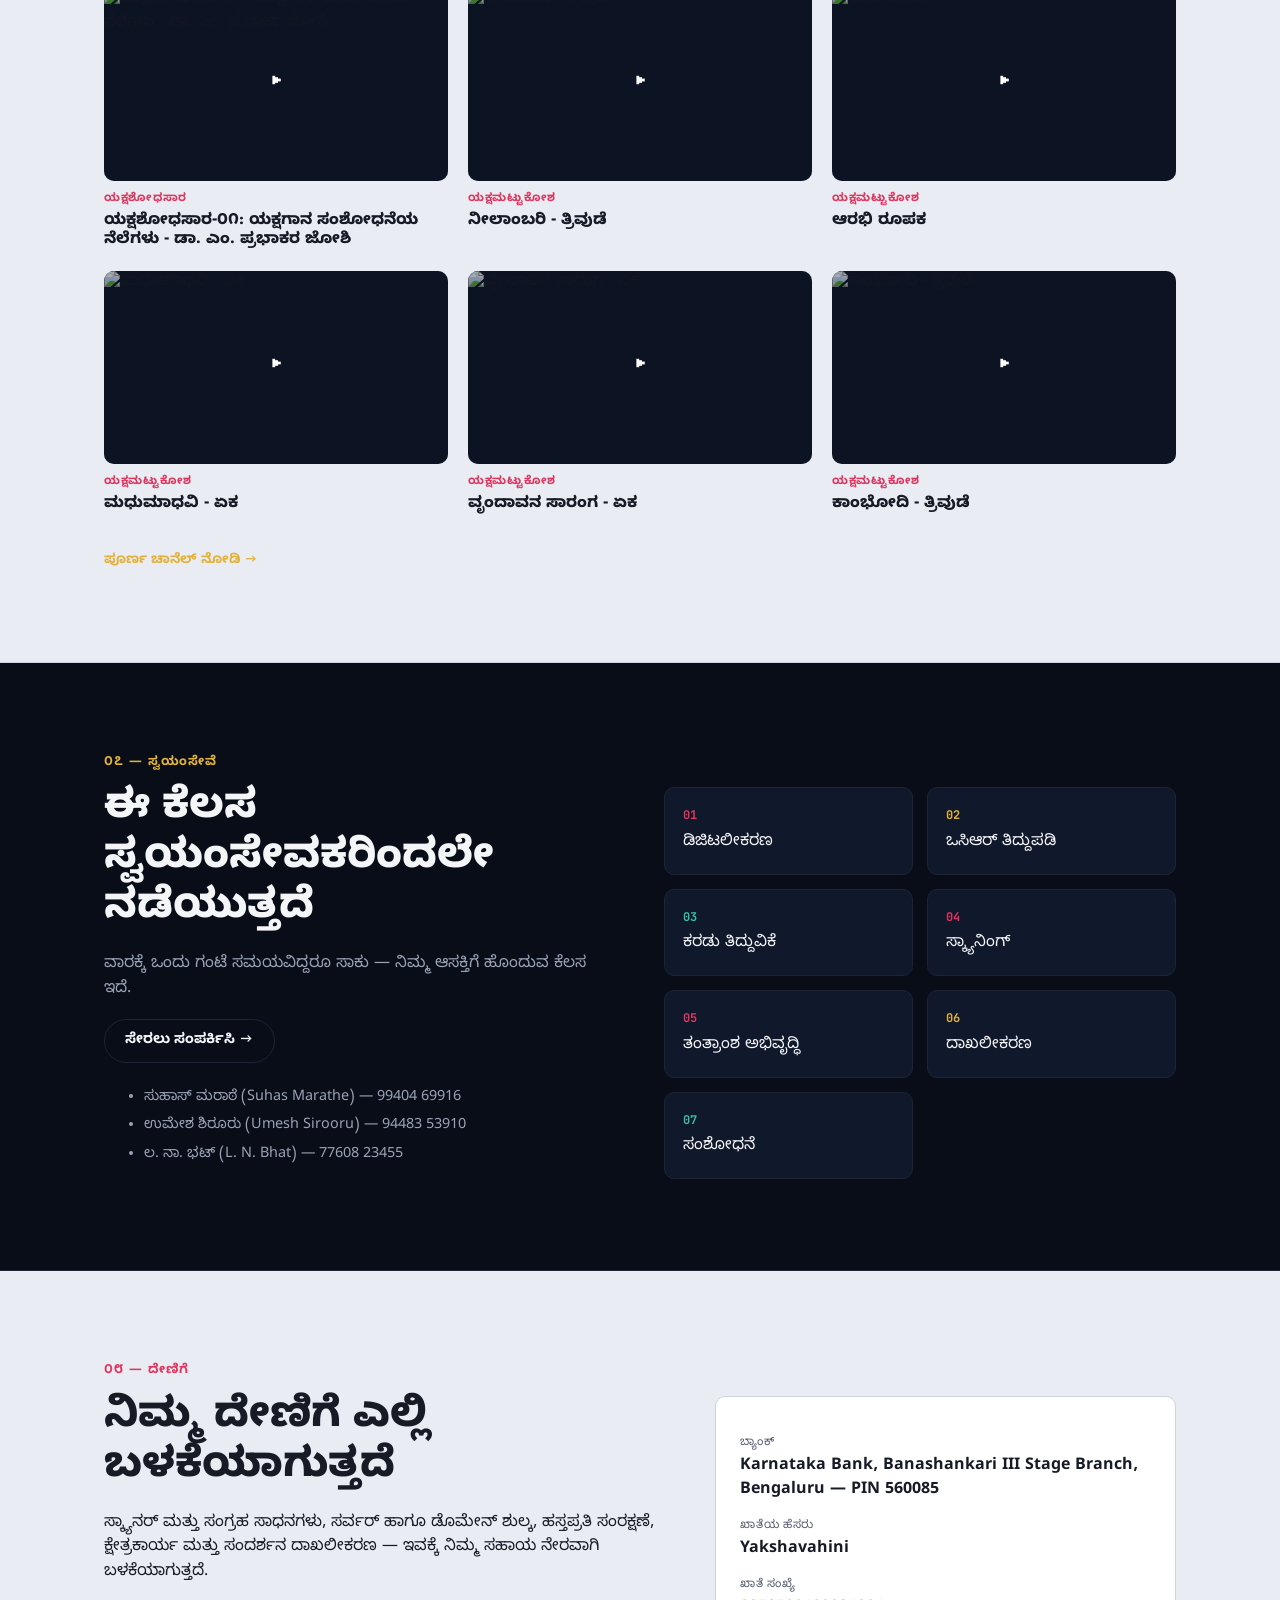
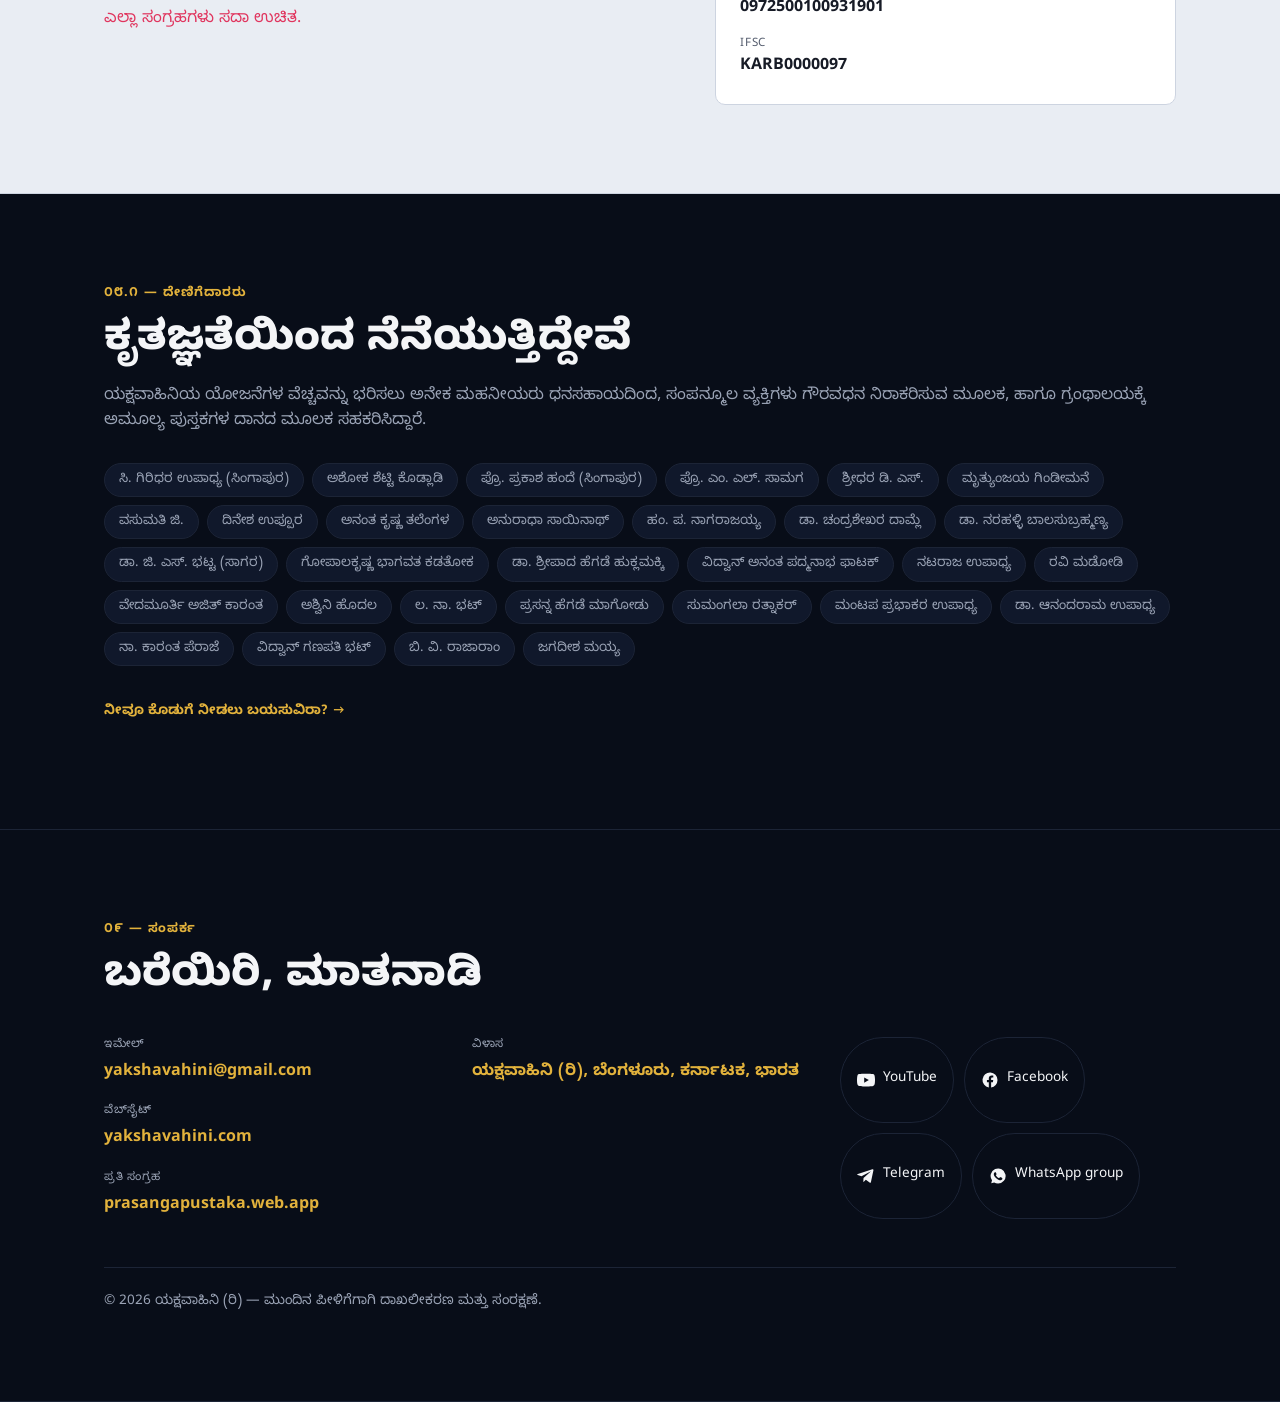
==== commit f7d290ab: "Hero image carousel, lightbox viewer, and content/layout fixes - Replace static hero photo with an a" ====
--- a/index.html
+++ b/index.html
@@ -16,8 +16,7 @@
 <header class="site-header">
   <div class="container">
     <a class="brand" href="#home">
-      <img src="images/yakshavahini-gold.svg" alt="Yakshavahini logo">
-      <span>ಯಕ್ಷವಾಹಿನಿ</span>
+      <img src="images/yakshavahini-gold.svg" alt="Yakshavahini">
     </a>
     <nav class="site-nav">
       <a href="#about" lang="kn">ಪರಿಚಯ</a><a href="#about" lang="en">About</a>
--- a/css/styles.css
+++ b/css/styles.css
@@ -74,7 +74,7 @@
   font-size: 1.1rem;
 }
 
-.brand img { height: 30px; width: auto; }
+.brand img { height: 48px; width: auto; }
 
 .site-nav {
   display: flex;
@@ -166,6 +166,10 @@
   color: var(--pink);
   margin-bottom: 20px;
 }
+.hero .badge-sub {
+  margin-top: 14px;
+  margin-bottom: 26px;
+}
 .hero-grid { display: grid; grid-template-columns: 1.1fr 0.9fr; gap: 48px; align-items: center; }
 .hero p.lede { max-width: 46ch; margin-bottom: 32px; }
 .hero-cta { display: flex; gap: 14px; flex-wrap: wrap; }
@@ -176,16 +180,108 @@
 .hero-photos .photo-row { display: grid; grid-template-columns: 1fr 1fr; gap: 14px; }
 .hero-photos .photo-row .photo { aspect-ratio: 1; }
 .hero-photos .caption {
-  position: absolute; left: 12px; bottom: 10px;
+  position: absolute; left: 12px; bottom: 10px; z-index: 2;
   font-family: "JetBrains Mono", monospace; font-size: 10px; letter-spacing: 0.12em; text-transform: uppercase;
   color: #eef2f8; text-shadow: 0 1px 6px rgba(0,0,0,0.9);
 }
 
+.carousel {
+  position: relative;
+  overflow: hidden;
+  border-radius: var(--radius);
+  border: 1px solid var(--border-dark);
+  background: #10182b;
+  cursor: pointer;
+}
+.carousel-track { display: flex; height: 100%; width: 100%; }
+.carousel-slide { flex: 0 0 100%; height: 100%; display: flex; align-items: center; justify-content: center; }
+.carousel-slide img { width: 100%; height: 100%; object-fit: contain; display: block; }
+.carousel::after {
+  content: ""; position: absolute; inset: 0;
+  background: linear-gradient(180deg, rgba(8,13,24,0) 70%, rgba(8,13,24,0.6) 100%);
+  pointer-events: none;
+}
+
+.carousel-nav {
+  position: absolute; top: 50%; transform: translateY(-50%);
+  z-index: 3; width: 36px; height: 36px; border-radius: 50%;
+  border: 1px solid rgba(238,242,248,0.25); background: rgba(8,13,24,0.55);
+  color: #eef2f8; font-size: 1.2rem; line-height: 1; cursor: pointer;
+  display: flex; align-items: center; justify-content: center;
+  transition: background 0.15s, border-color 0.15s;
+}
+.carousel-nav:hover { background: rgba(8,13,24,0.85); border-color: var(--gold); }
+.carousel-prev { left: 10px; }
+.carousel-next { right: 10px; }
+
+.carousel-expand {
+  position: absolute; top: 10px; right: 10px; z-index: 3;
+  width: 30px; height: 30px; border-radius: 6px;
+  border: 1px solid rgba(238,242,248,0.25); background: rgba(8,13,24,0.55);
+  color: #eef2f8; font-size: 0.85rem; cursor: pointer;
+  display: flex; align-items: center; justify-content: center;
+  transition: background 0.15s, border-color 0.15s;
+}
+.carousel-expand:hover { background: rgba(8,13,24,0.85); border-color: var(--gold); }
+
+/* ---------- Lightbox ---------- */
+.lightbox-overlay {
+  position: fixed; inset: 0; z-index: 1000;
+  background: rgba(6,9,16,0.94);
+  display: flex; flex-direction: column;
+  animation: yvFadeIn 0.2s ease both;
+}
+@keyframes yvFadeIn { from { opacity: 0; } to { opacity: 1; } }
+.lightbox-stage {
+  flex: 1; display: flex; align-items: center; justify-content: center;
+  overflow: hidden; padding: 60px 80px;
+}
+.lightbox-img {
+  max-width: 100%; max-height: 100%; object-fit: contain;
+  transition: transform 0.2s ease; cursor: zoom-in; user-select: none;
+}
+.lightbox-img.zoomed { cursor: zoom-out; }
+.lightbox-close {
+  position: absolute; top: 16px; right: 16px; z-index: 5;
+  width: 40px; height: 40px; border-radius: 50%;
+  border: 1px solid rgba(238,242,248,0.25); background: rgba(255,255,255,0.06);
+  color: #eef2f8; font-size: 1rem; cursor: pointer;
+}
+.lightbox-close:hover { border-color: var(--gold); color: var(--gold); }
+.lightbox-nav {
+  position: absolute; top: 50%; transform: translateY(-50%); z-index: 5;
+  width: 52px; height: 52px; border-radius: 50%;
+  border: 1px solid rgba(238,242,248,0.25); background: rgba(255,255,255,0.06);
+  color: #eef2f8; font-size: 1.8rem; line-height: 1; cursor: pointer;
+  display: flex; align-items: center; justify-content: center;
+}
+.lightbox-nav:hover { border-color: var(--gold); color: var(--gold); }
+.lightbox-prev { left: 16px; }
+.lightbox-next { right: 16px; }
+.lightbox-footer {
+  display: flex; align-items: center; justify-content: center; gap: 24px;
+  padding: 14px 20px 22px; color: #eef2f8; flex-wrap: wrap;
+}
+.lightbox-caption { font-family: "JetBrains Mono", monospace; font-size: 0.78rem; letter-spacing: 0.08em; text-transform: uppercase; color: var(--gold); }
+.lightbox-zoom { display: flex; gap: 8px; }
+.lightbox-zoom button {
+  width: 30px; height: 30px; border-radius: 6px;
+  border: 1px solid rgba(238,242,248,0.25); background: rgba(255,255,255,0.06);
+  color: #eef2f8; font-size: 1rem; cursor: pointer;
+}
+.lightbox-zoom button:hover { border-color: var(--gold); color: var(--gold); }
+.lightbox-counter { font-size: 0.8rem; color: var(--text-on-dark-muted); }
+
+@media (max-width: 640px) {
+  .lightbox-stage { padding: 24px 16px; }
+  .lightbox-nav { width: 42px; height: 42px; font-size: 1.4rem; }
+}
+
 /* ---------- About ---------- */
 .about-grid { display: grid; grid-template-columns: 0.9fr 1.1fr; gap: 48px; align-items: start; }
-.about-grid p { margin: 0 0 18px; }
-.about-photo { border-radius: var(--radius); overflow: hidden; border: 1px solid var(--border-light); margin-bottom: 24px; }
-.about-photo img { width: 100%; aspect-ratio: 16 / 10; object-fit: cover; display: block; }
+.about-grid p { margin: 0 0 20px; line-height: 1.9; text-align: justify; text-justify: inter-word; }
+.about-photo { border-radius: var(--radius); overflow: hidden; border: 1px solid var(--border-light); margin-top: 20px; }
+.about-photo img { width: 100%; aspect-ratio: 16 / 9; object-fit: cover; display: block; }
 .stat-cards { display: grid; grid-template-columns: repeat(3, 1fr); gap: 16px; margin-top: 28px; }
 .stat-card {
   background: #fff;
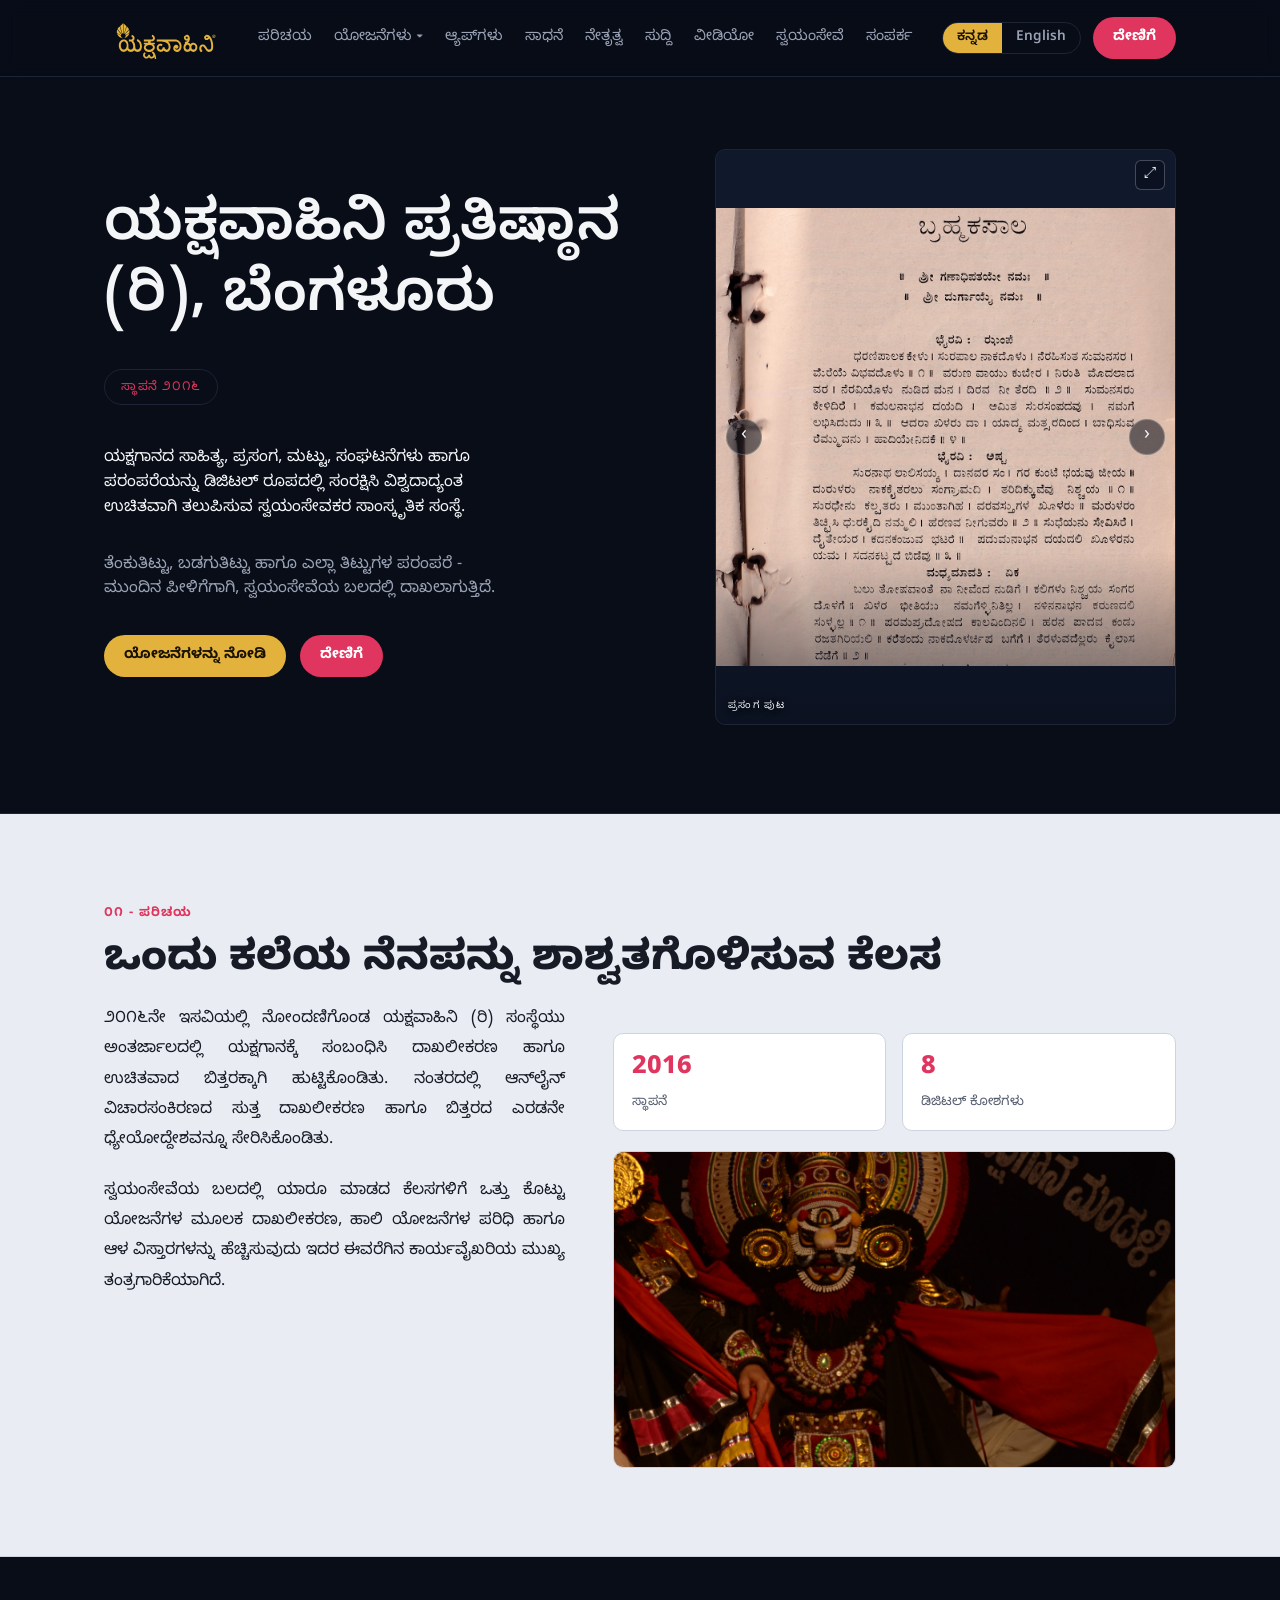
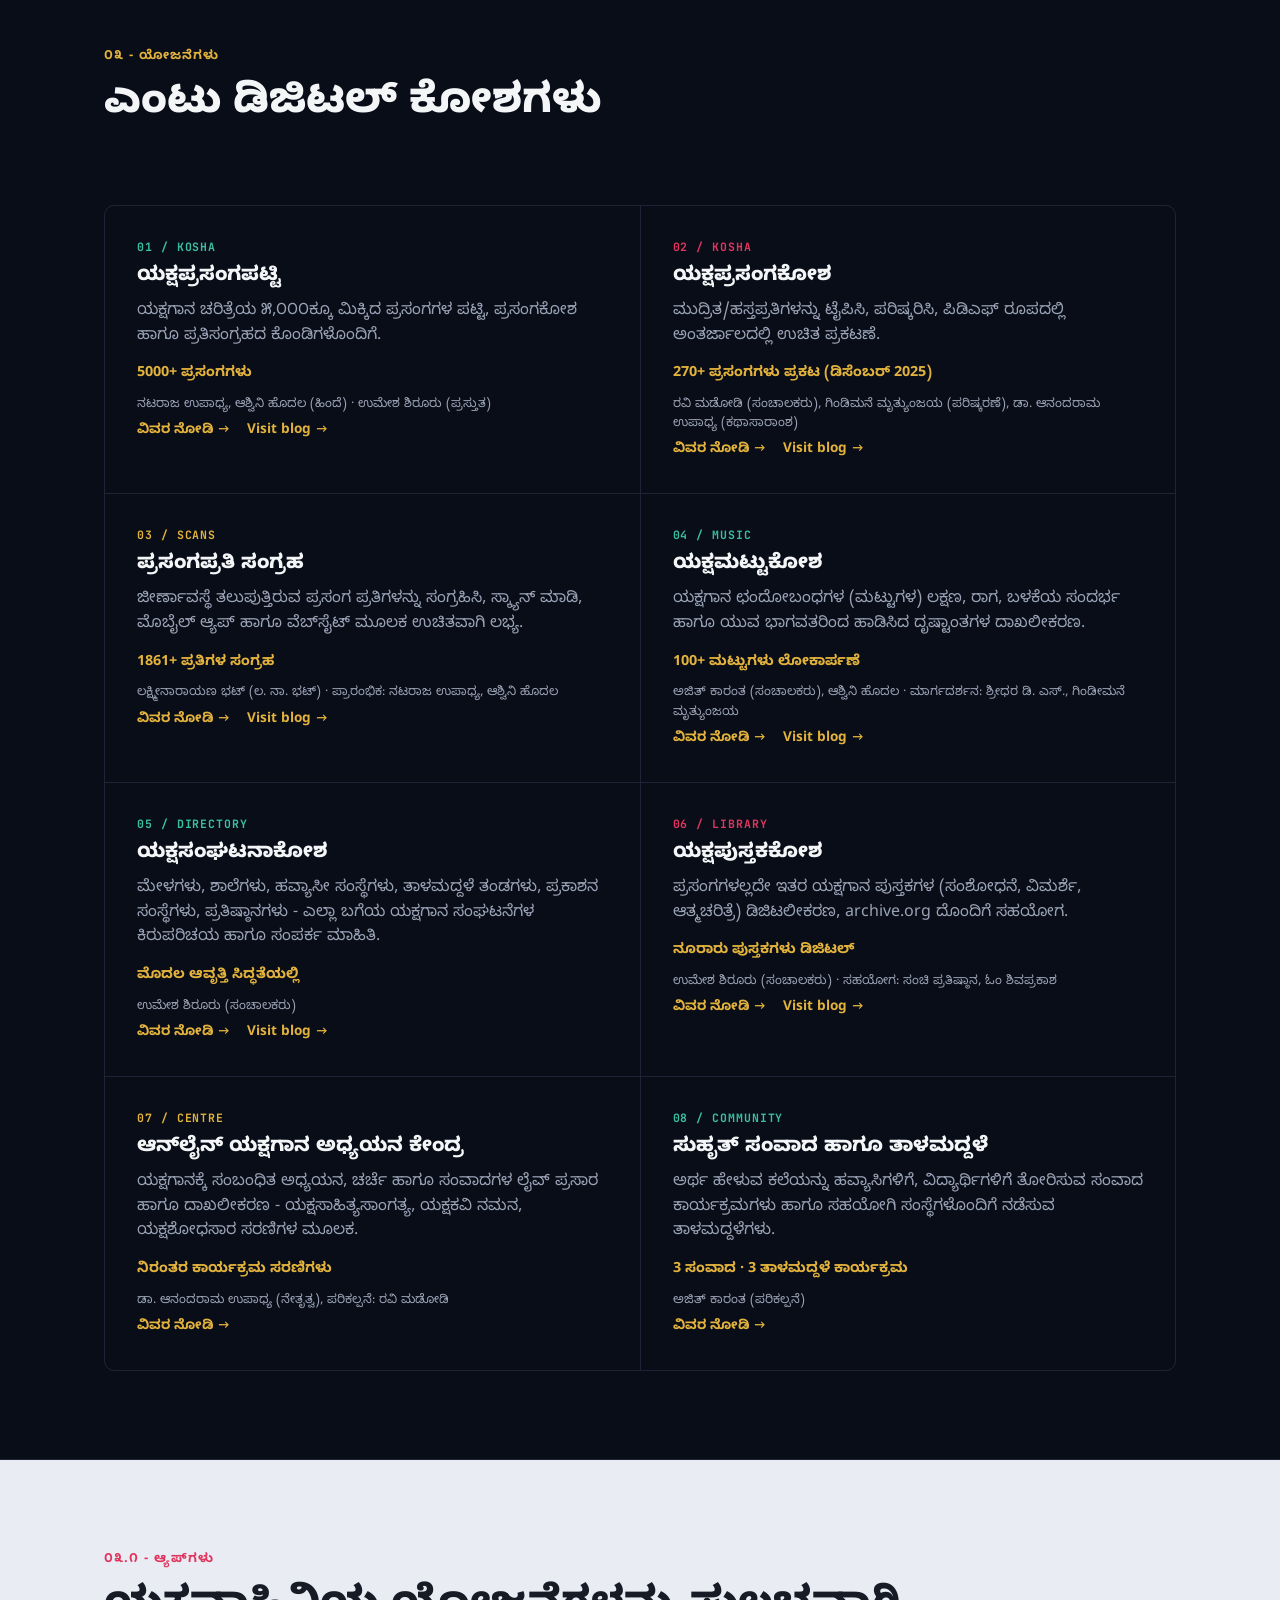
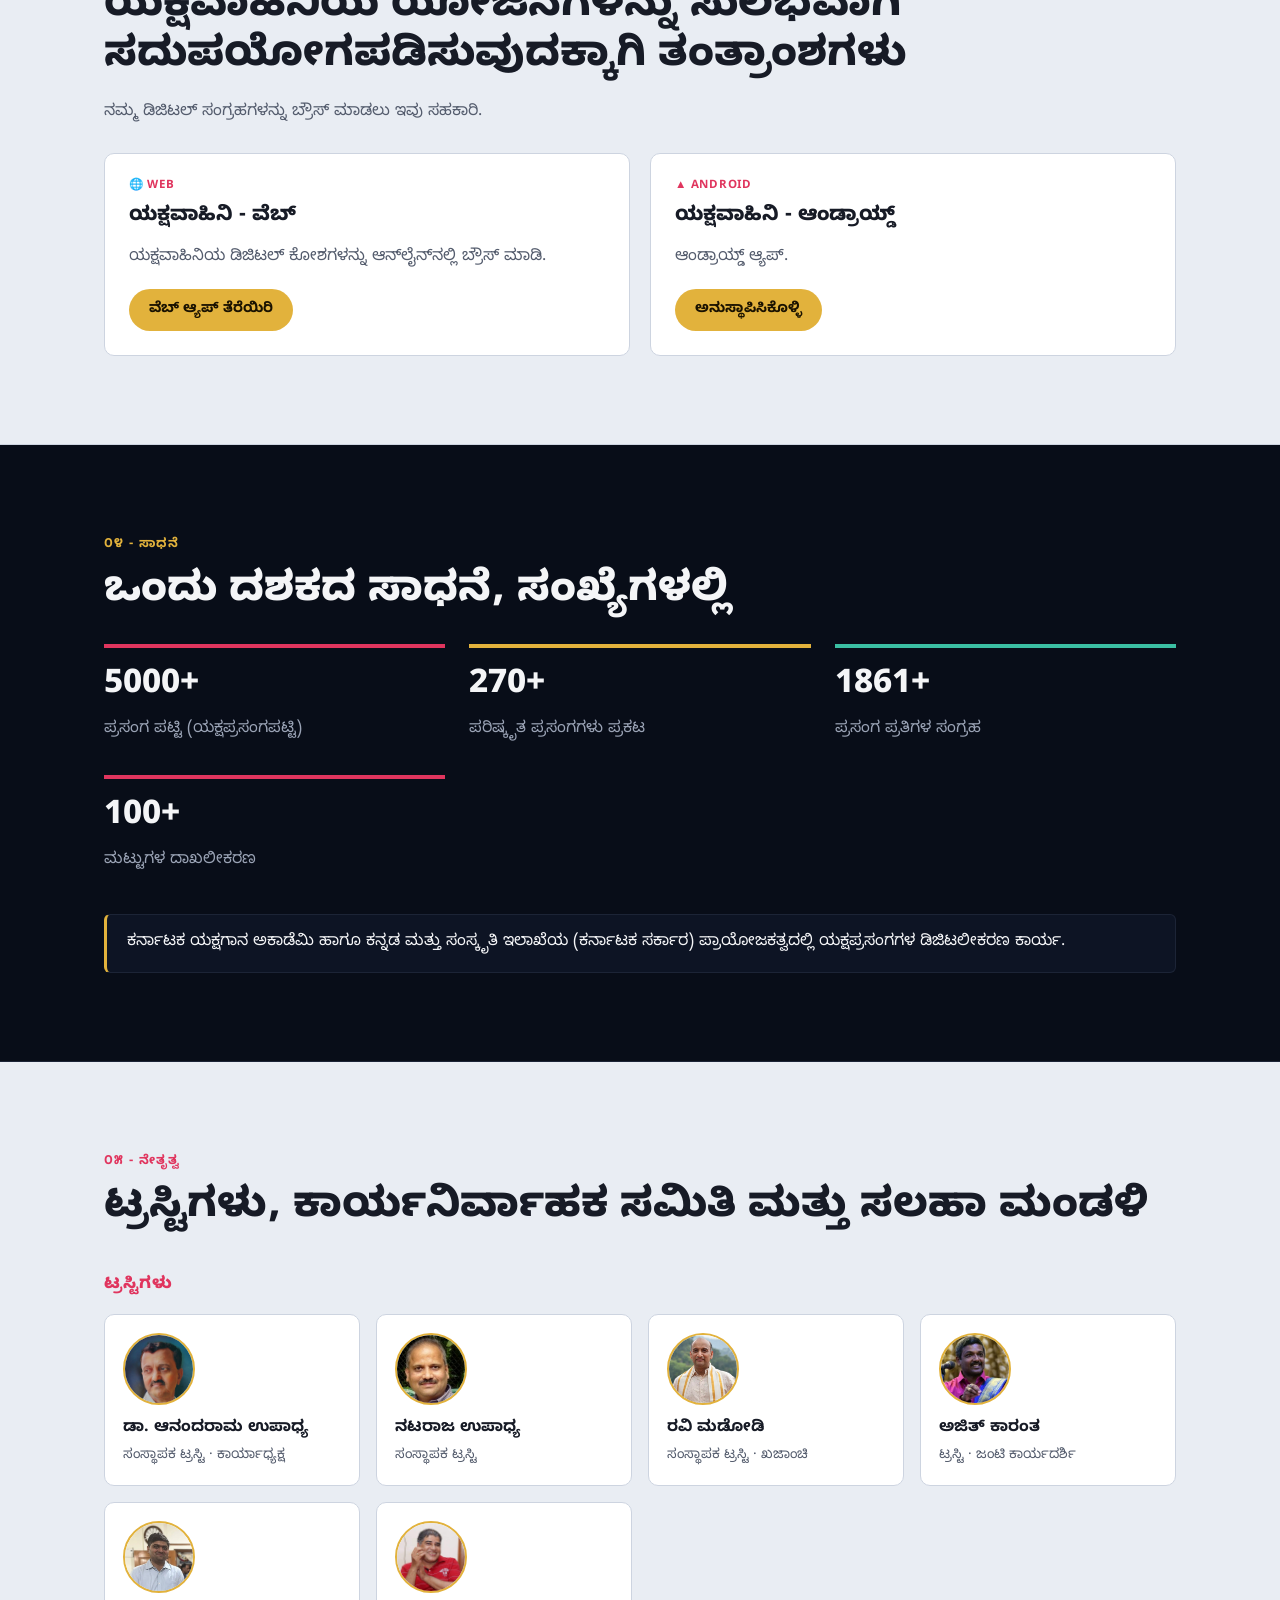
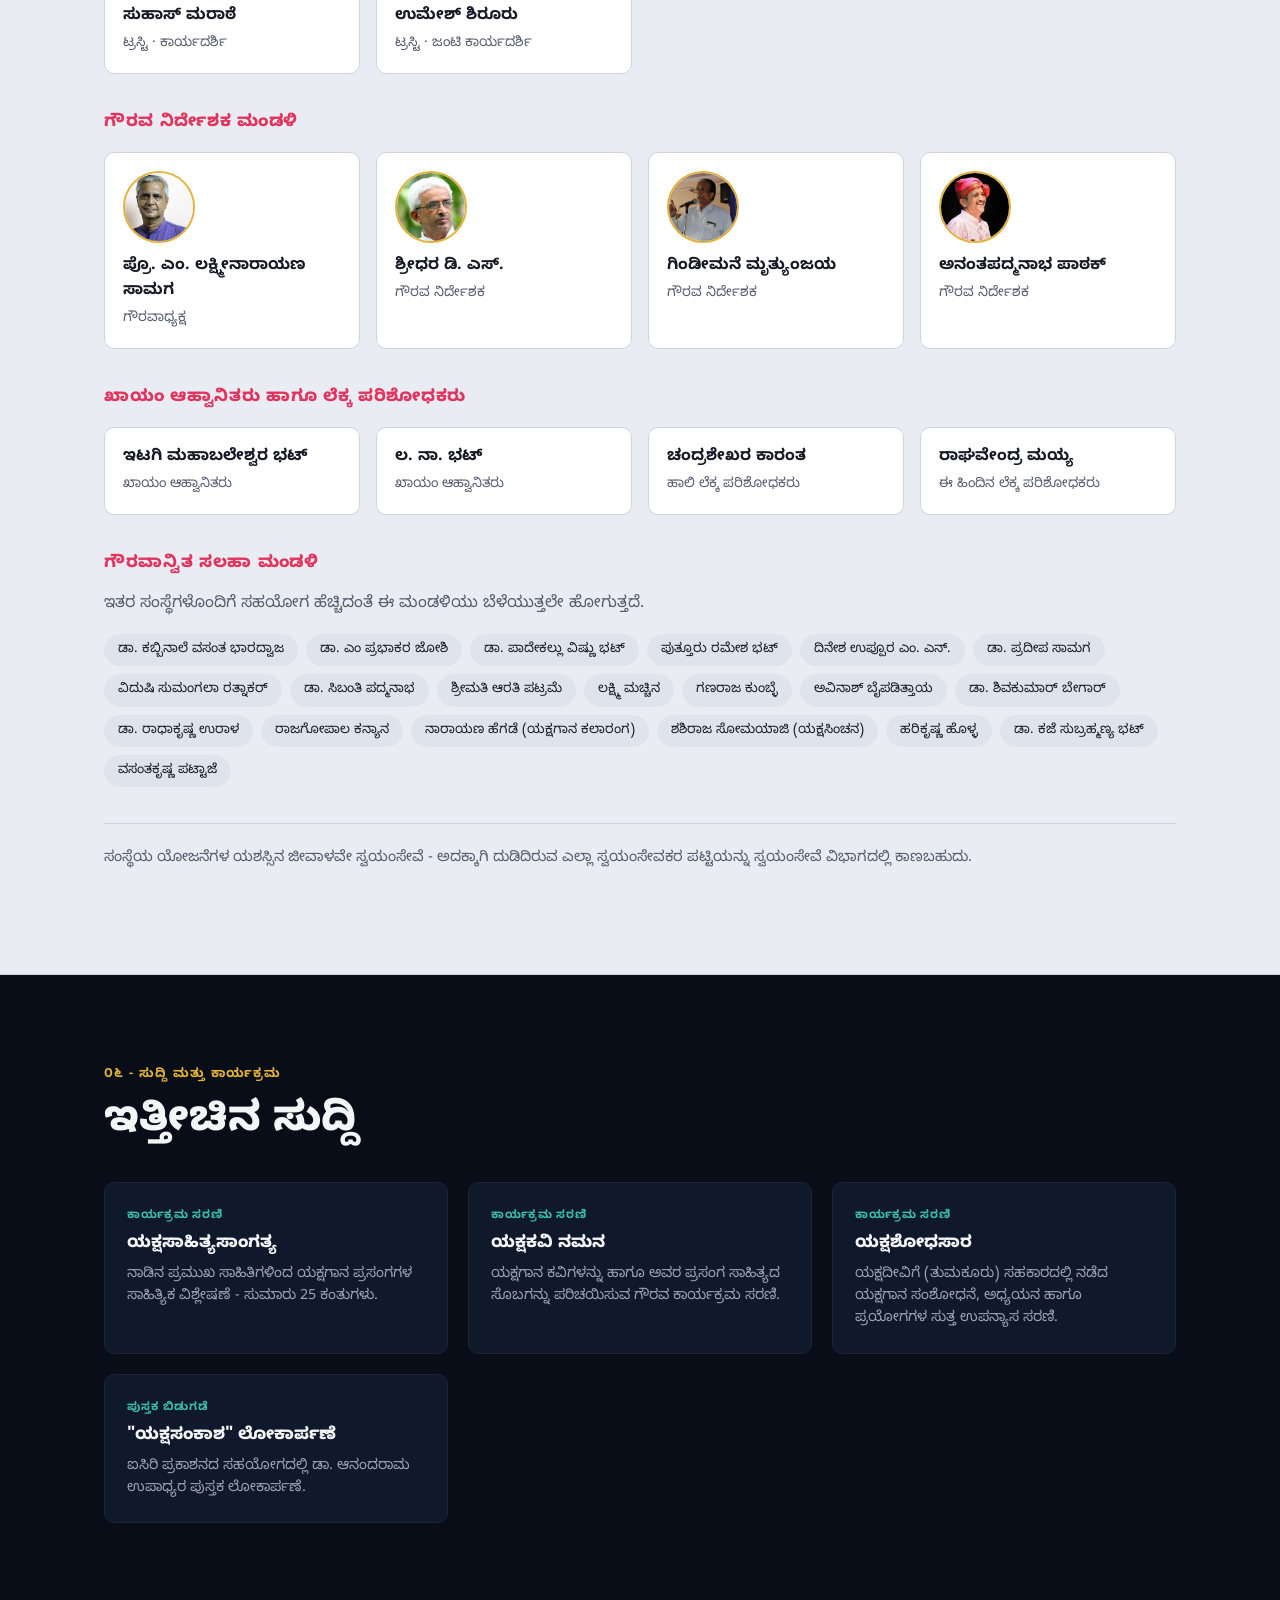
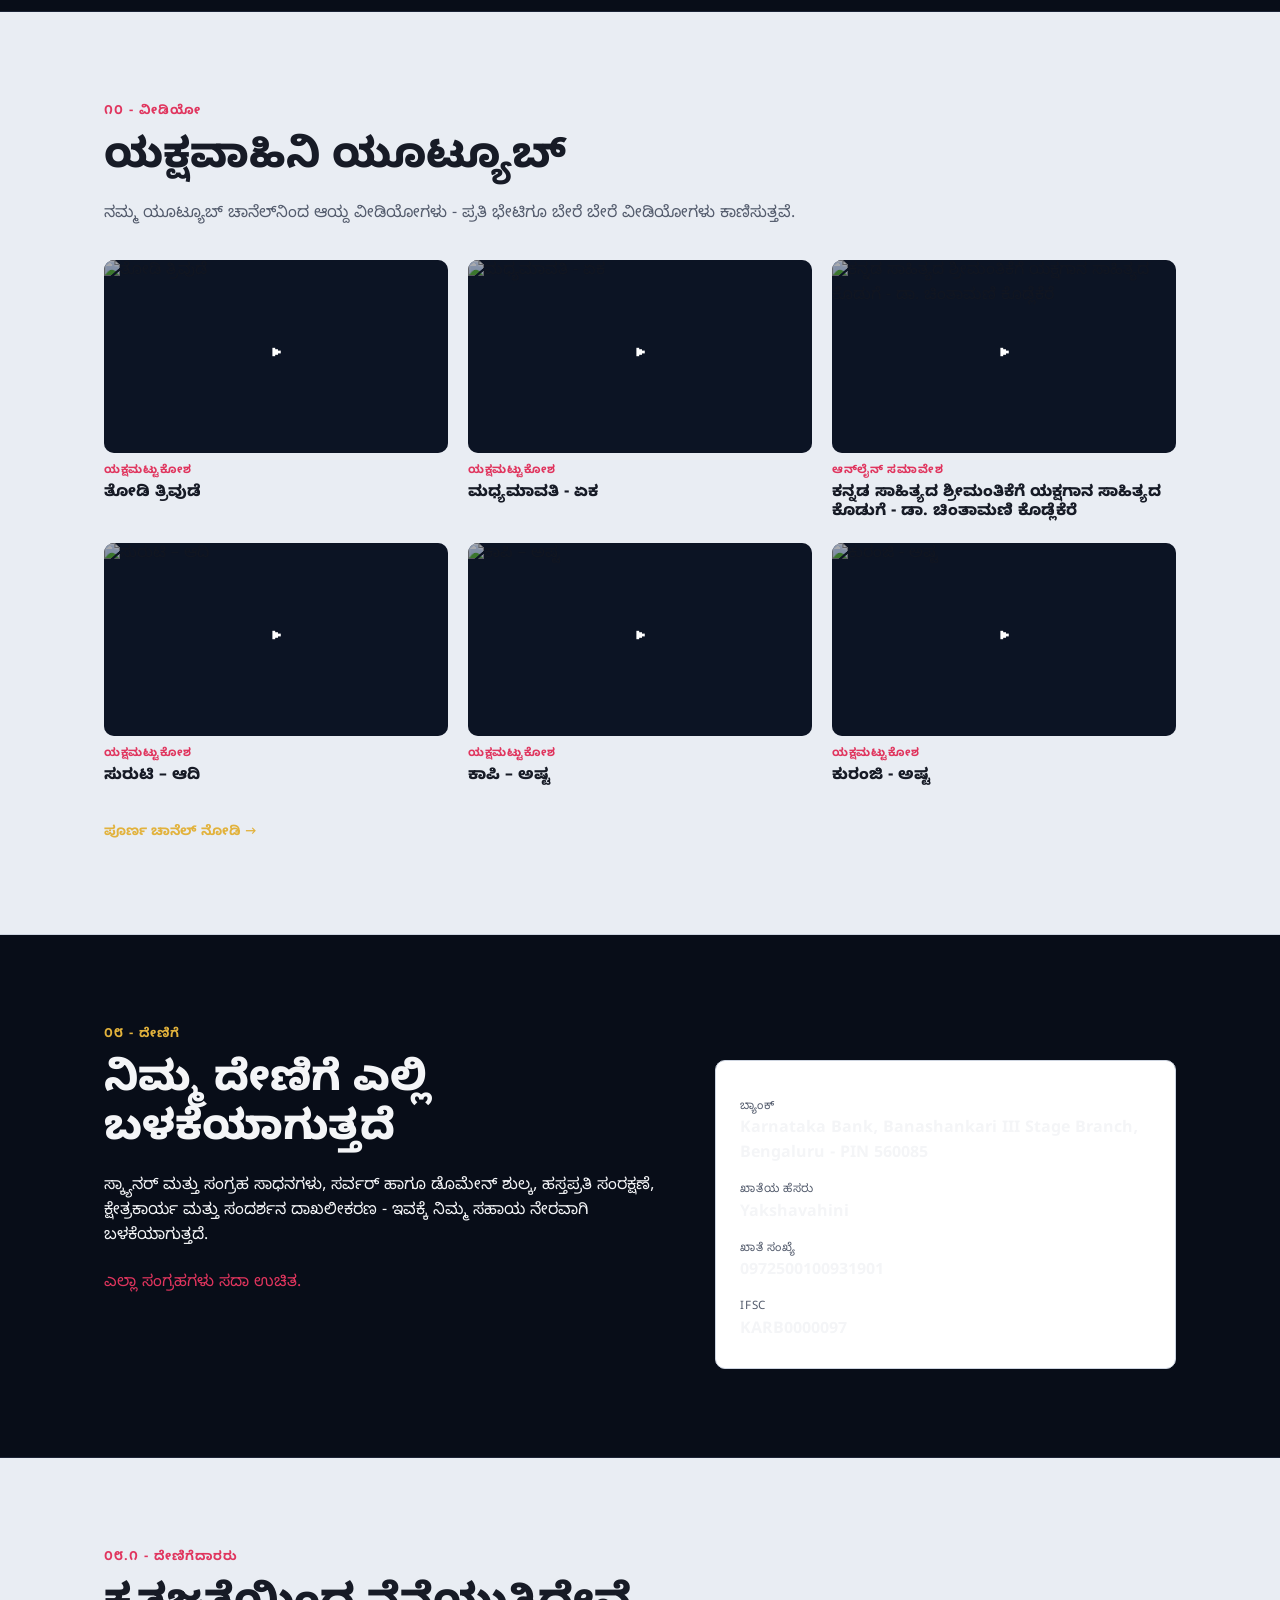
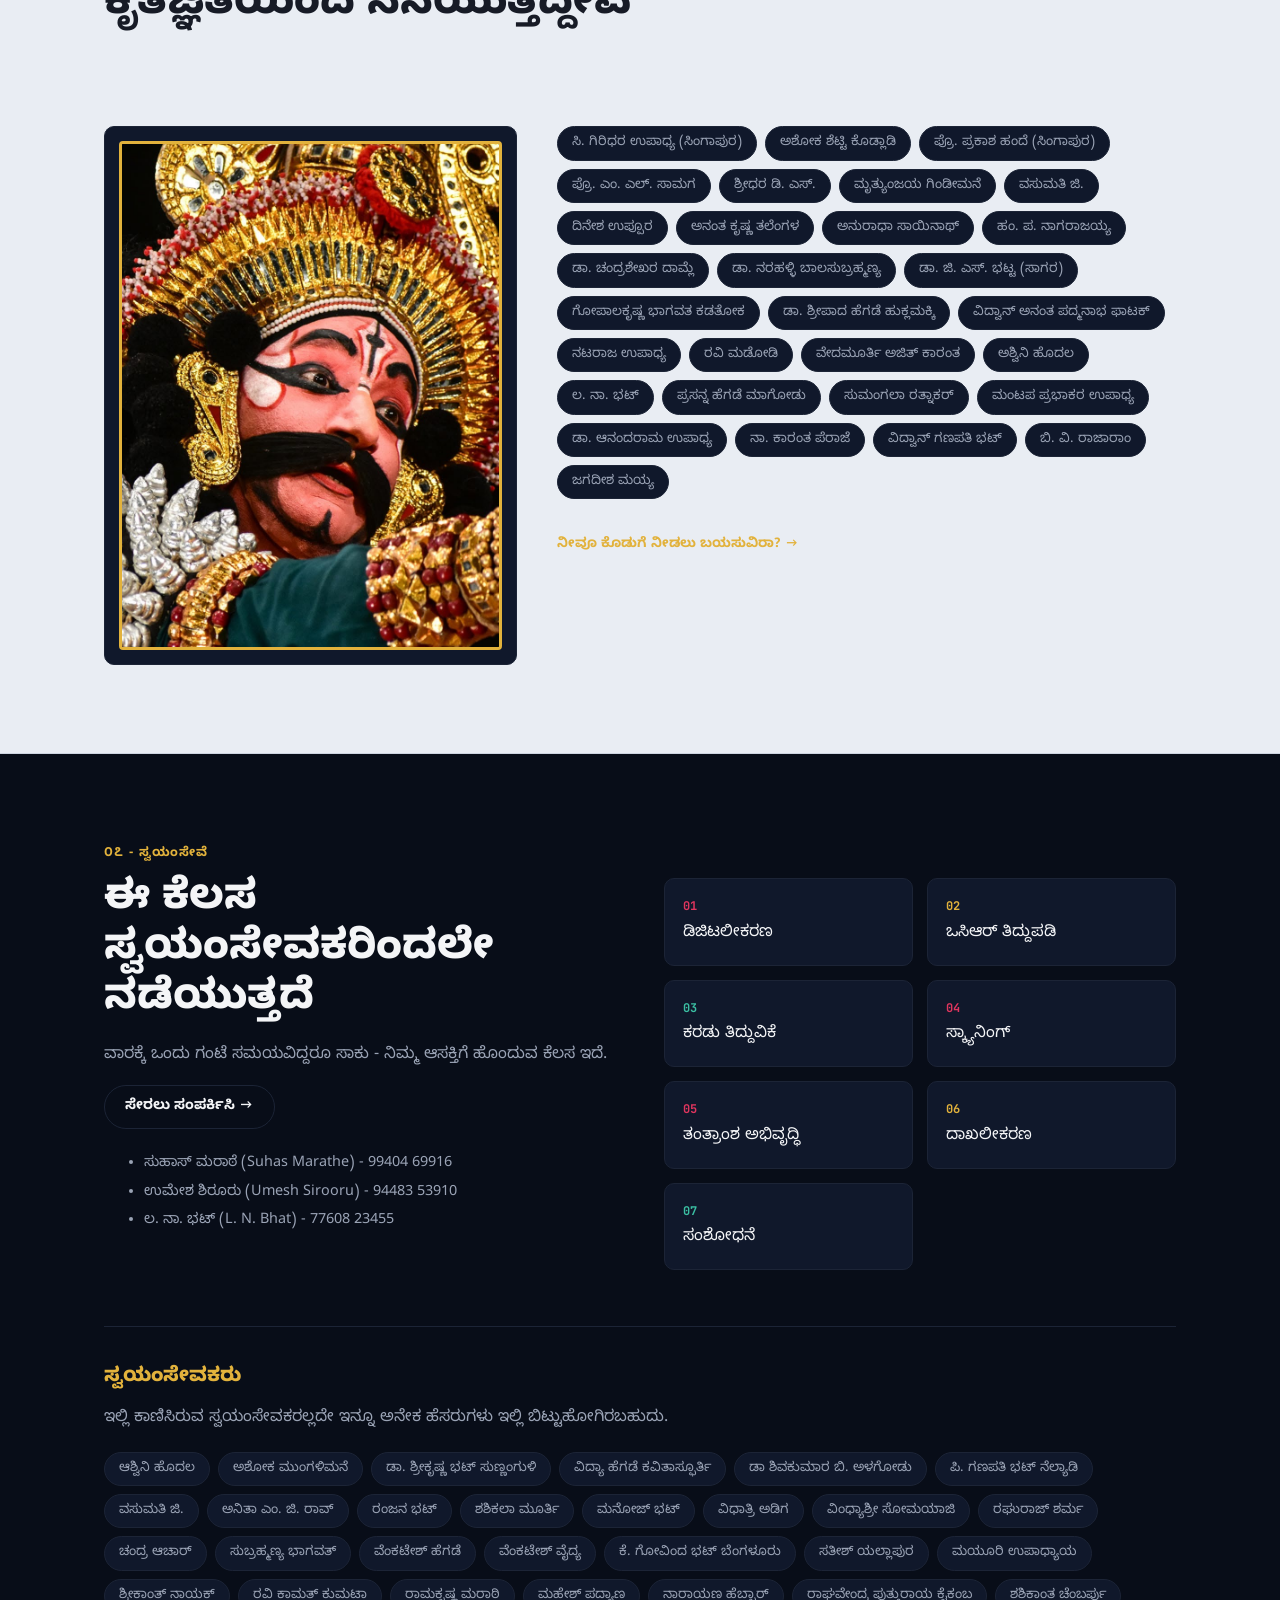
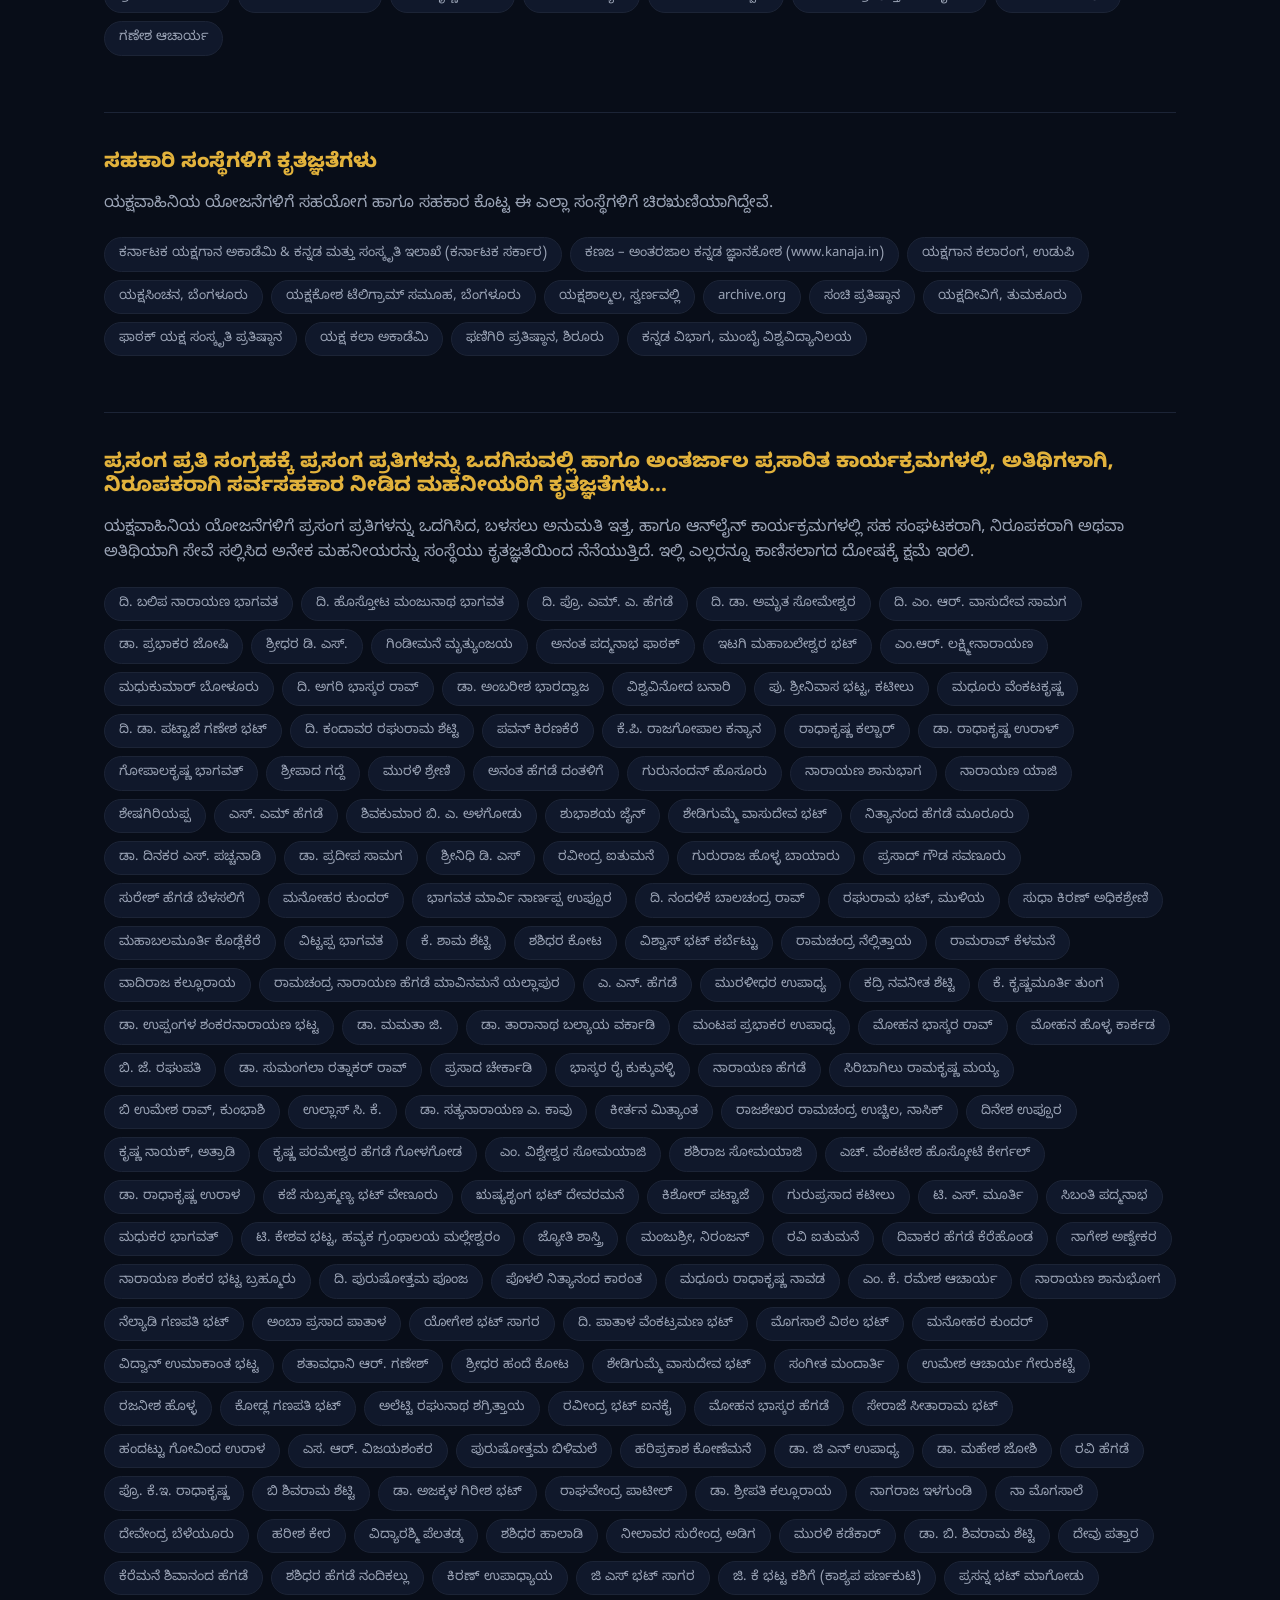
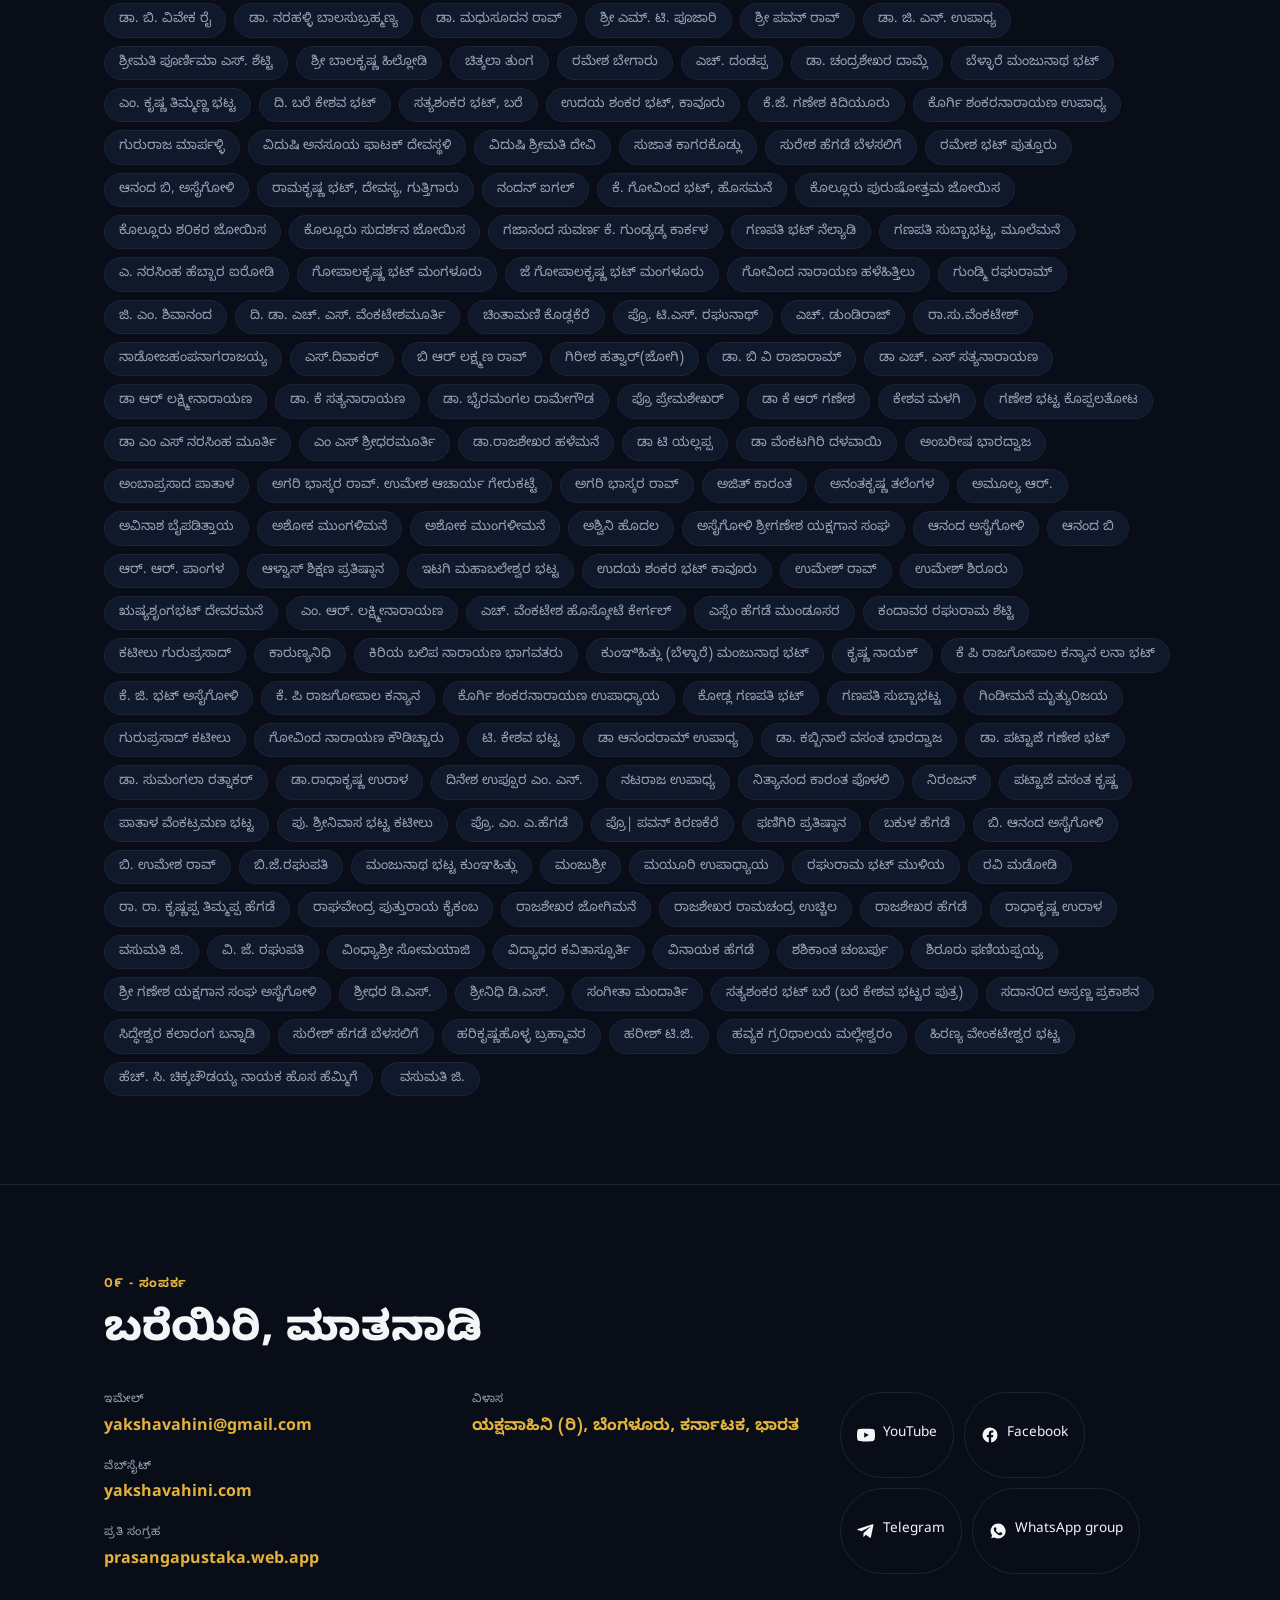
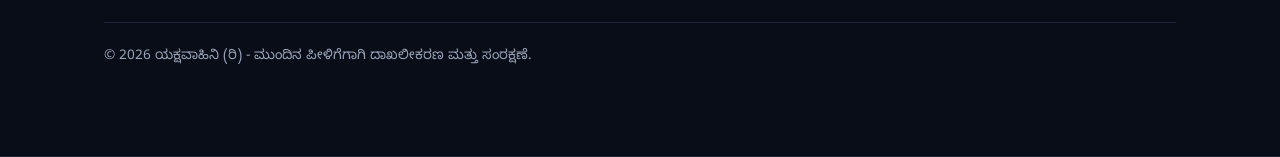
==== commit cd1b47a2: "Add project detail pages, volunteer/donor sections, and content cleanup - Add project.html detail-pa" ====
--- a/index.html
+++ b/index.html
@@ -3,8 +3,8 @@
 <head>
 <meta charset="UTF-8">
 <meta name="viewport" content="width=device-width, initial-scale=1.0">
-<title>ಯಕ್ಷವಾಹಿನಿ — Yakshavahini</title>
-<meta name="description" content="Yakshavahini — a volunteer-driven cultural organization preserving, digitizing and freely sharing Yakshagana literature and heritage.">
+<title>ಯಕ್ಷವಾಹಿನಿ - Yakshavahini</title>
+<meta name="description" content="Yakshavahini - a volunteer-driven cultural organization preserving, digitizing and freely sharing Yakshagana literature and heritage.">
 <link rel="icon" href="images/yakshavahini-gold.svg" type="image/svg+xml">
 <link rel="preconnect" href="https://fonts.googleapis.com">
 <link rel="preconnect" href="https://fonts.gstatic.com" crossorigin>
@@ -20,7 +20,10 @@
     </a>
     <nav class="site-nav">
       <a href="#about" lang="kn">ಪರಿಚಯ</a><a href="#about" lang="en">About</a>
-      <a href="#projects" lang="kn">ಯೋಜನೆಗಳು</a><a href="#projects" lang="en">Projects</a>
+      <div class="nav-dropdown">
+        <a href="#projects" class="nav-dropdown-trigger" lang="kn">ಯೋಜನೆಗಳು ▾</a><a href="#projects" class="nav-dropdown-trigger" lang="en">Projects ▾</a>
+        <div class="nav-dropdown-menu" id="nav-projects-menu"></div>
+      </div>
       <a href="#apps" lang="kn">ಆ್ಯಪ್‌ಗಳು</a><a href="#apps" lang="en">Apps</a>
       <a href="#achievements" lang="kn">ಸಾಧನೆ</a><a href="#achievements" lang="en">Achievements</a>
       <a href="#leadership" lang="kn">ನೇತೃತ್ವ</a><a href="#leadership" lang="en">Leadership</a>
@@ -50,12 +53,13 @@
   <section id="leadership" class="light"><div class="container" id="leadership-content"></div></section>
   <section id="news"><div class="container" id="news-content"></div></section>
   <section id="videos" class="light"><div class="container" id="videos-content"></div></section>
+  <section id="donate"><div class="container" id="donate-content"></div></section>
+  <section id="donors" class="light"><div class="container" id="donors-content"></div></section>
   <section id="volunteer"><div class="container" id="volunteer-content"></div></section>
-  <section id="donate" class="light"><div class="container" id="donate-content"></div></section>
-  <section id="donors"><div class="container" id="donors-content"></div></section>
   <section id="contact"><div class="container" id="contact-content"></div></section>
 </main>
 
+<script src="js/common.js"></script>
 <script src="js/main.js"></script>
 </body>
 </html>
--- a/css/styles.css
+++ b/css/styles.css
@@ -86,6 +86,25 @@
 .site-nav a { color: var(--text-on-dark-muted); transition: color 0.15s; }
 .site-nav a:hover { color: var(--text-on-dark); }
 
+.nav-dropdown { position: relative; }
+.nav-dropdown-trigger { cursor: pointer; background: none; border: none; font: inherit; padding: 0; }
+.nav-dropdown-menu {
+  display: none;
+  position: absolute; top: 100%; left: 0; margin-top: 14px;
+  min-width: 240px; max-height: 60vh; overflow-y: auto;
+  background: #0c1220; border: 1px solid var(--border-dark); border-radius: 8px;
+  padding: 8px; box-shadow: 0 12px 32px rgba(0,0,0,0.4); z-index: 50;
+}
+.nav-dropdown-menu a {
+  display: block; padding: 8px 10px; border-radius: 6px;
+  font-size: 0.88rem; color: var(--text-on-dark-muted);
+}
+.nav-dropdown-menu a:hover { background: rgba(226,178,60,0.1); color: var(--gold); }
+.nav-dropdown.open .nav-dropdown-menu { display: block; }
+@media (min-width: 861px) {
+  .nav-dropdown:hover .nav-dropdown-menu { display: block; }
+}
+
 .header-actions { display: flex; align-items: center; gap: 12px; }
 
 .lang-toggle {
@@ -282,7 +301,7 @@
 .about-grid p { margin: 0 0 20px; line-height: 1.9; text-align: justify; text-justify: inter-word; }
 .about-photo { border-radius: var(--radius); overflow: hidden; border: 1px solid var(--border-light); margin-top: 20px; }
 .about-photo img { width: 100%; aspect-ratio: 16 / 9; object-fit: cover; display: block; }
-.stat-cards { display: grid; grid-template-columns: repeat(3, 1fr); gap: 16px; margin-top: 28px; }
+.stat-cards { display: grid; grid-template-columns: repeat(auto-fit, minmax(120px, 1fr)); gap: 16px; margin-top: 28px; }
 .stat-card {
   background: #fff;
   border: 1px solid var(--border-light);
@@ -331,6 +350,8 @@
 .leader-group h3 { font-size: 1.05rem; color: var(--pink); text-transform: uppercase; letter-spacing: 0.04em; margin-bottom: 18px; }
 .leader-cards { display: grid; grid-template-columns: repeat(auto-fill, minmax(220px, 1fr)); gap: 16px; }
 .leader-card { background: #fff; border: 1px solid var(--border-light); border-radius: var(--radius); padding: 18px; }
+.leader-photo { width: 72px; height: 72px; border-radius: 50%; overflow: hidden; margin-bottom: 12px; border: 2px solid var(--gold); }
+.leader-photo img { width: 100%; height: 100%; object-fit: cover; display: block; }
 .leader-card .name { font-weight: 700; }
 .leader-card .role { color: var(--text-on-light-muted); font-size: 0.85rem; margin-top: 4px; }
 .advisory-names { margin-top: 16px; display: flex; flex-wrap: wrap; gap: 8px; }
@@ -344,6 +365,7 @@
 .news-card h3 { margin-bottom: 8px; font-size: 1.05rem; }
 .news-card p { color: var(--text-on-dark-muted); margin: 0; font-size: 0.9rem; }
 .card-link { color: var(--gold); font-size: 0.85rem; font-weight: 700; display: inline-block; margin-top: 12px; }
+.project-card-links { display: flex; flex-wrap: wrap; gap: 6px 16px; }
 .project-card .card-link { margin-top: 6px; }
 .news-note { color: var(--text-on-dark-muted); font-size: 0.85rem; margin-top: -8px; margin-bottom: 8px; }
 
@@ -371,6 +393,11 @@
 .coordinator-list { margin-top: 24px; }
 .coordinator-list li { margin-bottom: 6px; color: var(--text-on-dark-muted); font-size: 0.9rem; }
 
+.name-group { margin-top: 56px; padding-top: 40px; border-top: 1px solid var(--border-dark); }
+.name-group h3 { color: var(--gold); margin-bottom: 8px; }
+.name-tags { margin-top: 20px; display: flex; flex-wrap: wrap; gap: 8px; }
+.name-tags span { background: #10182b; border: 1px solid var(--border-dark); border-radius: 999px; padding: 6px 14px; font-size: 0.82rem; color: var(--text-on-dark-muted); }
+
 /* ---------- Donate ---------- */
 .donate-grid { display: grid; grid-template-columns: 1.1fr 0.9fr; gap: 48px; align-items: start; }
 .donate-card { background: #fff; border: 1px solid var(--border-light); border-radius: var(--radius); padding: 24px; }
@@ -380,7 +407,17 @@
 .footnote { color: var(--pink); font-family: monospace; margin-top: 20px; }
 
 /* ---------- Donors ---------- */
-.donor-names { margin-top: 28px; display: flex; flex-wrap: wrap; gap: 8px; }
+.donors-layout { display: grid; grid-template-columns: 0.8fr 1.2fr; gap: 40px; align-items: start; margin-top: 28px; }
+.donor-photo-frame {
+  background: #10182b; border: 1px solid var(--border-dark);
+  border-radius: var(--radius); padding: 14px;
+}
+.donor-photo {
+  position: relative; overflow: hidden;
+  border: 3px solid var(--gold); border-radius: 4px;
+}
+.donor-photo img { width: 100%; aspect-ratio: 3 / 4; object-fit: cover; display: block; }
+.donor-names { display: flex; flex-wrap: wrap; gap: 8px; }
 .donor-names span { background: #10182b; border: 1px solid var(--border-dark); border-radius: 999px; padding: 6px 14px; font-size: 0.82rem; color: var(--text-on-dark-muted); }
 .donors-cta { margin-top: 24px; }
 
@@ -397,10 +434,31 @@
 .social-links a:hover { border-color: var(--gold); color: var(--gold); }
 .copyright { margin-top: 48px; padding-top: 24px; border-top: 1px solid var(--border-dark); color: var(--text-on-dark-muted); font-size: 0.85rem; }
 
+/* ---------- Project detail page ---------- */
+.back-link { display: inline-block; margin-bottom: 24px; }
+.project-detail-meta { display: flex; flex-wrap: wrap; gap: 8px 24px; margin: 16px 0 20px; }
+.project-detail-meta .stat { color: var(--gold); font-weight: 700; }
+.project-detail-meta .coordinator { color: var(--text-on-dark-muted); font-size: 0.9rem; }
+.project-detail-body, .project-subsection { max-width: 760px; margin-top: 28px; }
+.project-detail-cta { display: flex; flex-wrap: wrap; gap: 14px; margin-top: 40px; }
+.project-detail-links { display: flex; flex-wrap: wrap; gap: 8px 24px; margin-top: 16px; }
+.project-detail-body p, .project-subsection p {
+  margin: 0 0 20px; line-height: 1.9; text-align: justify; text-justify: inter-word;
+  color: var(--text-on-dark-muted);
+}
+.project-subsection { padding-top: 28px; border-top: 1px solid var(--border-dark); }
+.project-subsection h3 { color: var(--gold); margin-bottom: 14px; }
+.lang-note { margin-top: 40px; font-size: 0.82rem; color: var(--text-on-dark-muted); font-style: italic; max-width: 760px; }
+
+.site-footer { padding: 40px 0; border-top: 1px solid var(--border-dark); }
+.site-footer .brand img { height: 32px; margin-bottom: 12px; }
+.footer-copy { color: var(--text-on-dark-muted); font-size: 0.85rem; }
+
 /* ---------- Responsive ---------- */
 @media (max-width: 860px) {
   .site-nav { display: none; }
-  .hero-grid, .about-grid, .volunteer-grid, .donate-grid { grid-template-columns: 1fr; }
+  .hero-grid, .about-grid, .volunteer-grid, .donate-grid, .donors-layout { grid-template-columns: 1fr; }
+  .donor-photo-frame { max-width: 320px; }
   .project-grid { grid-template-columns: 1fr; }
   .achv-stats { grid-template-columns: repeat(2, 1fr); }
   .contact-grid { grid-template-columns: 1fr; }
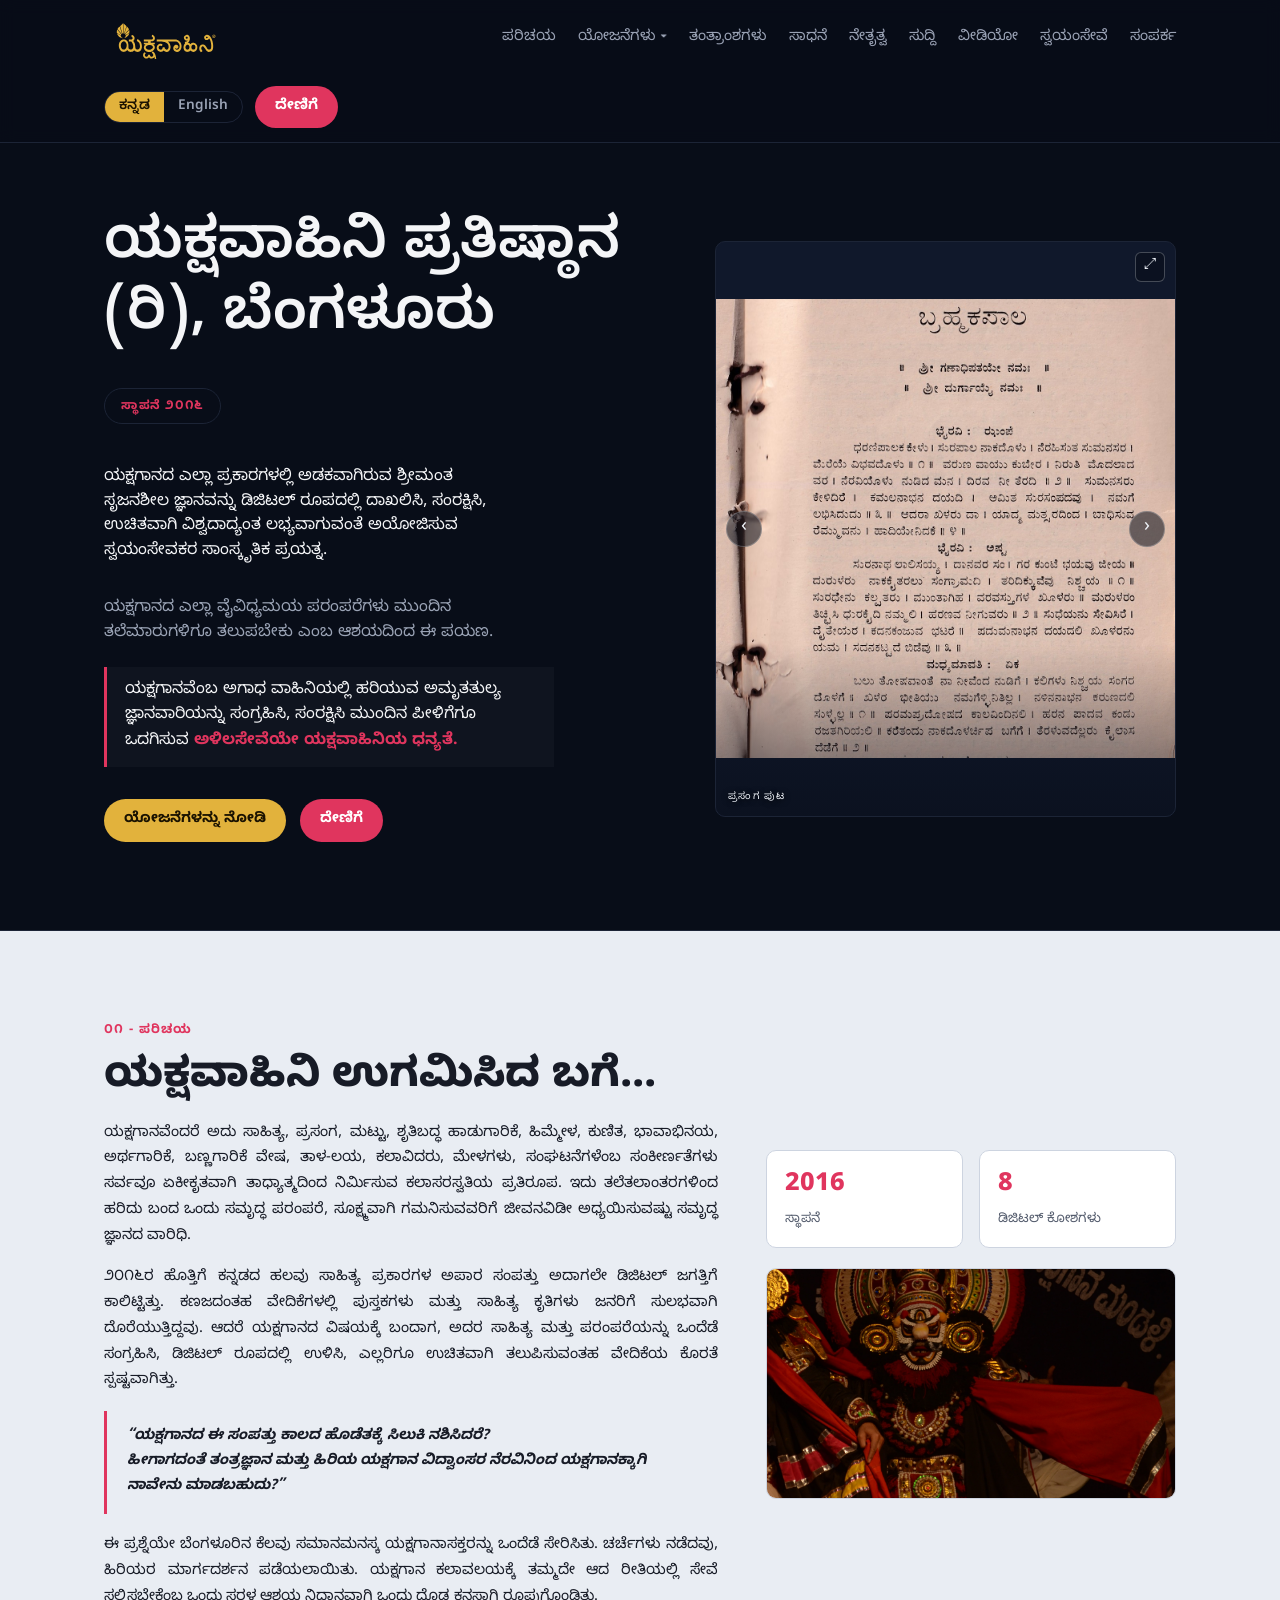
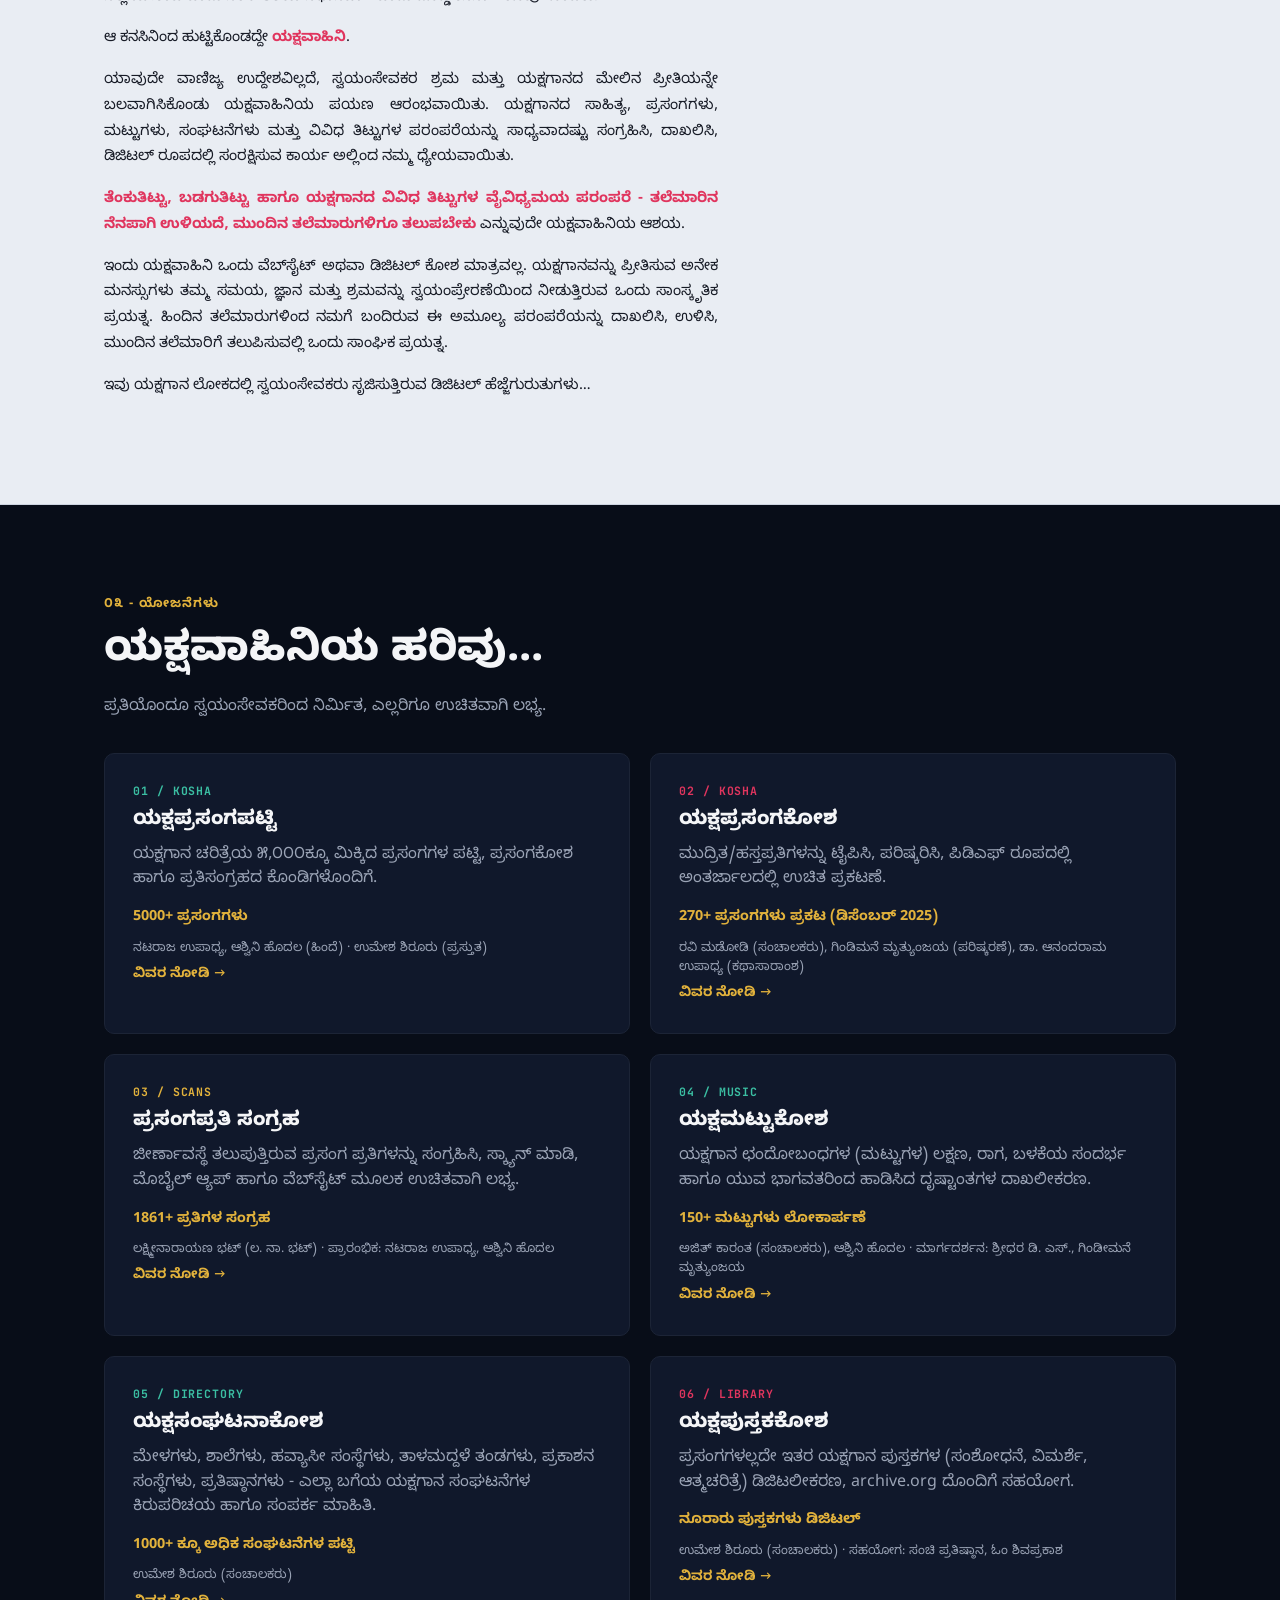
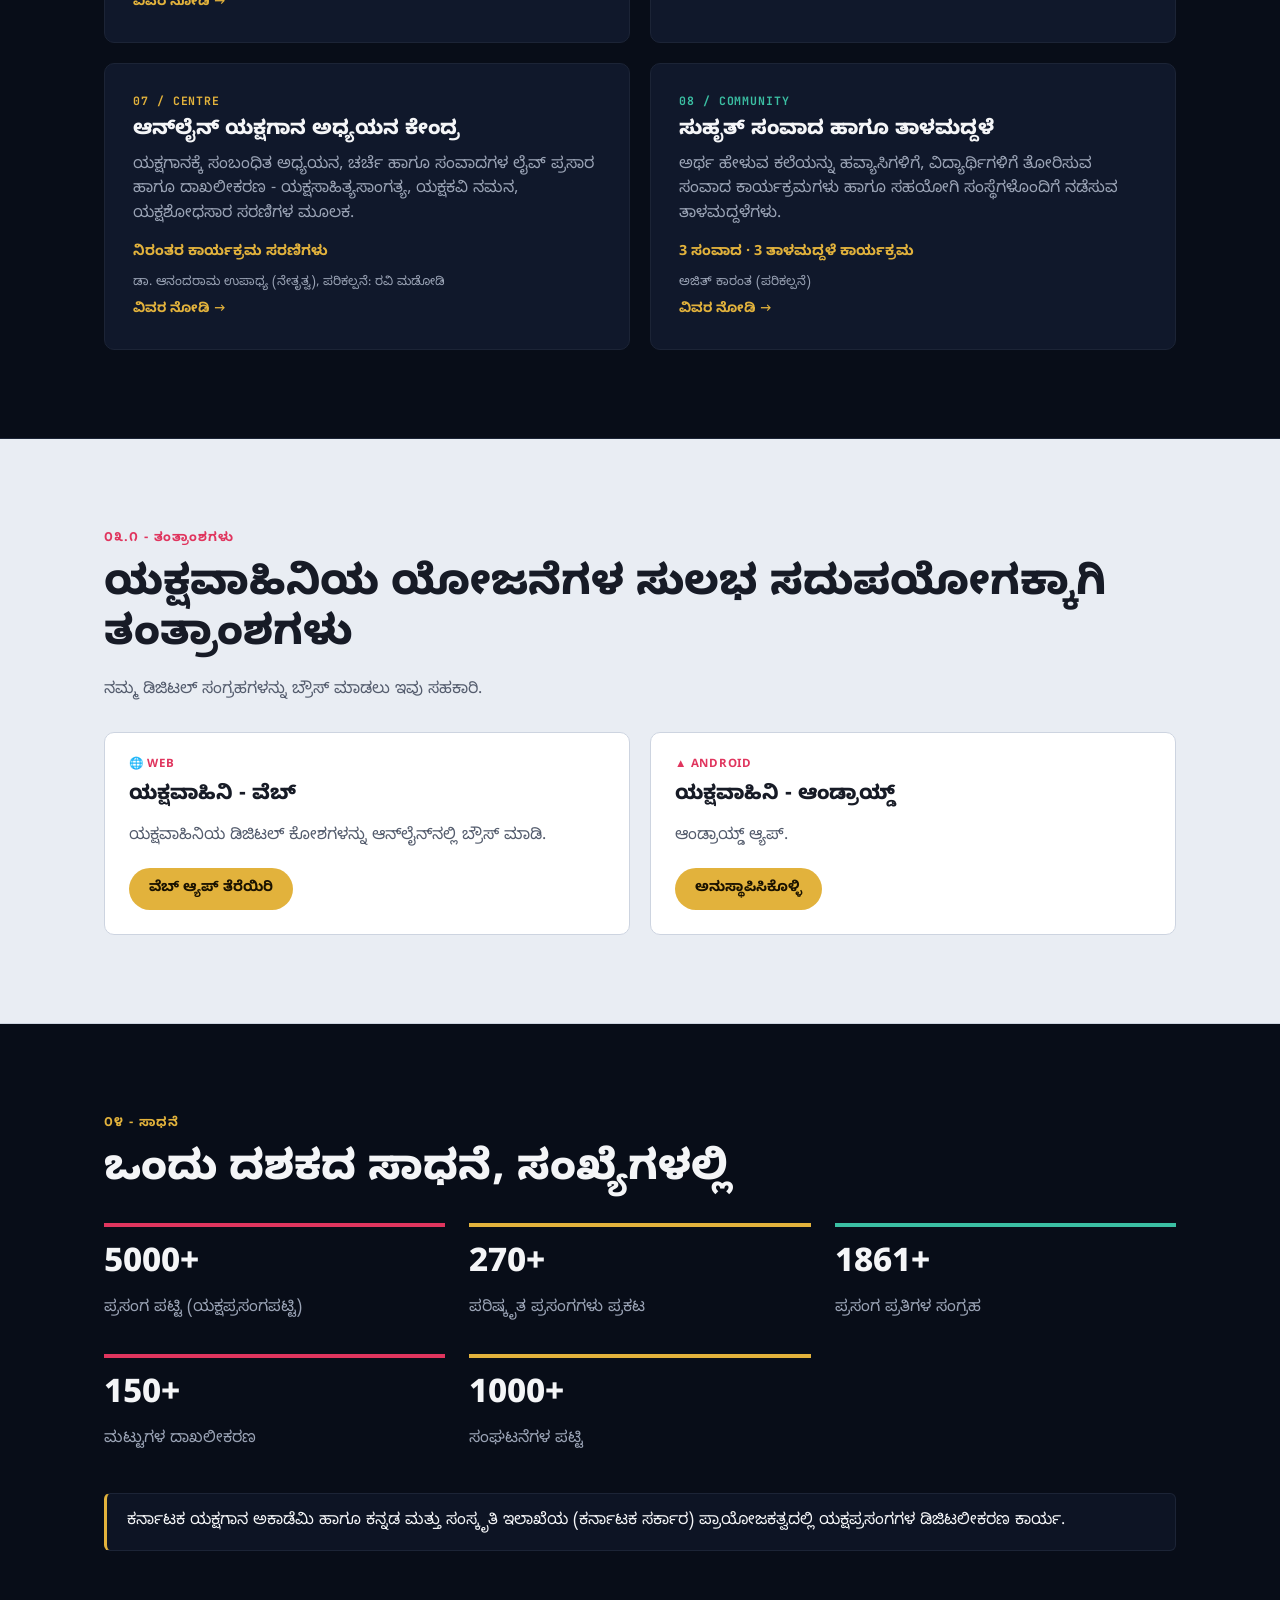
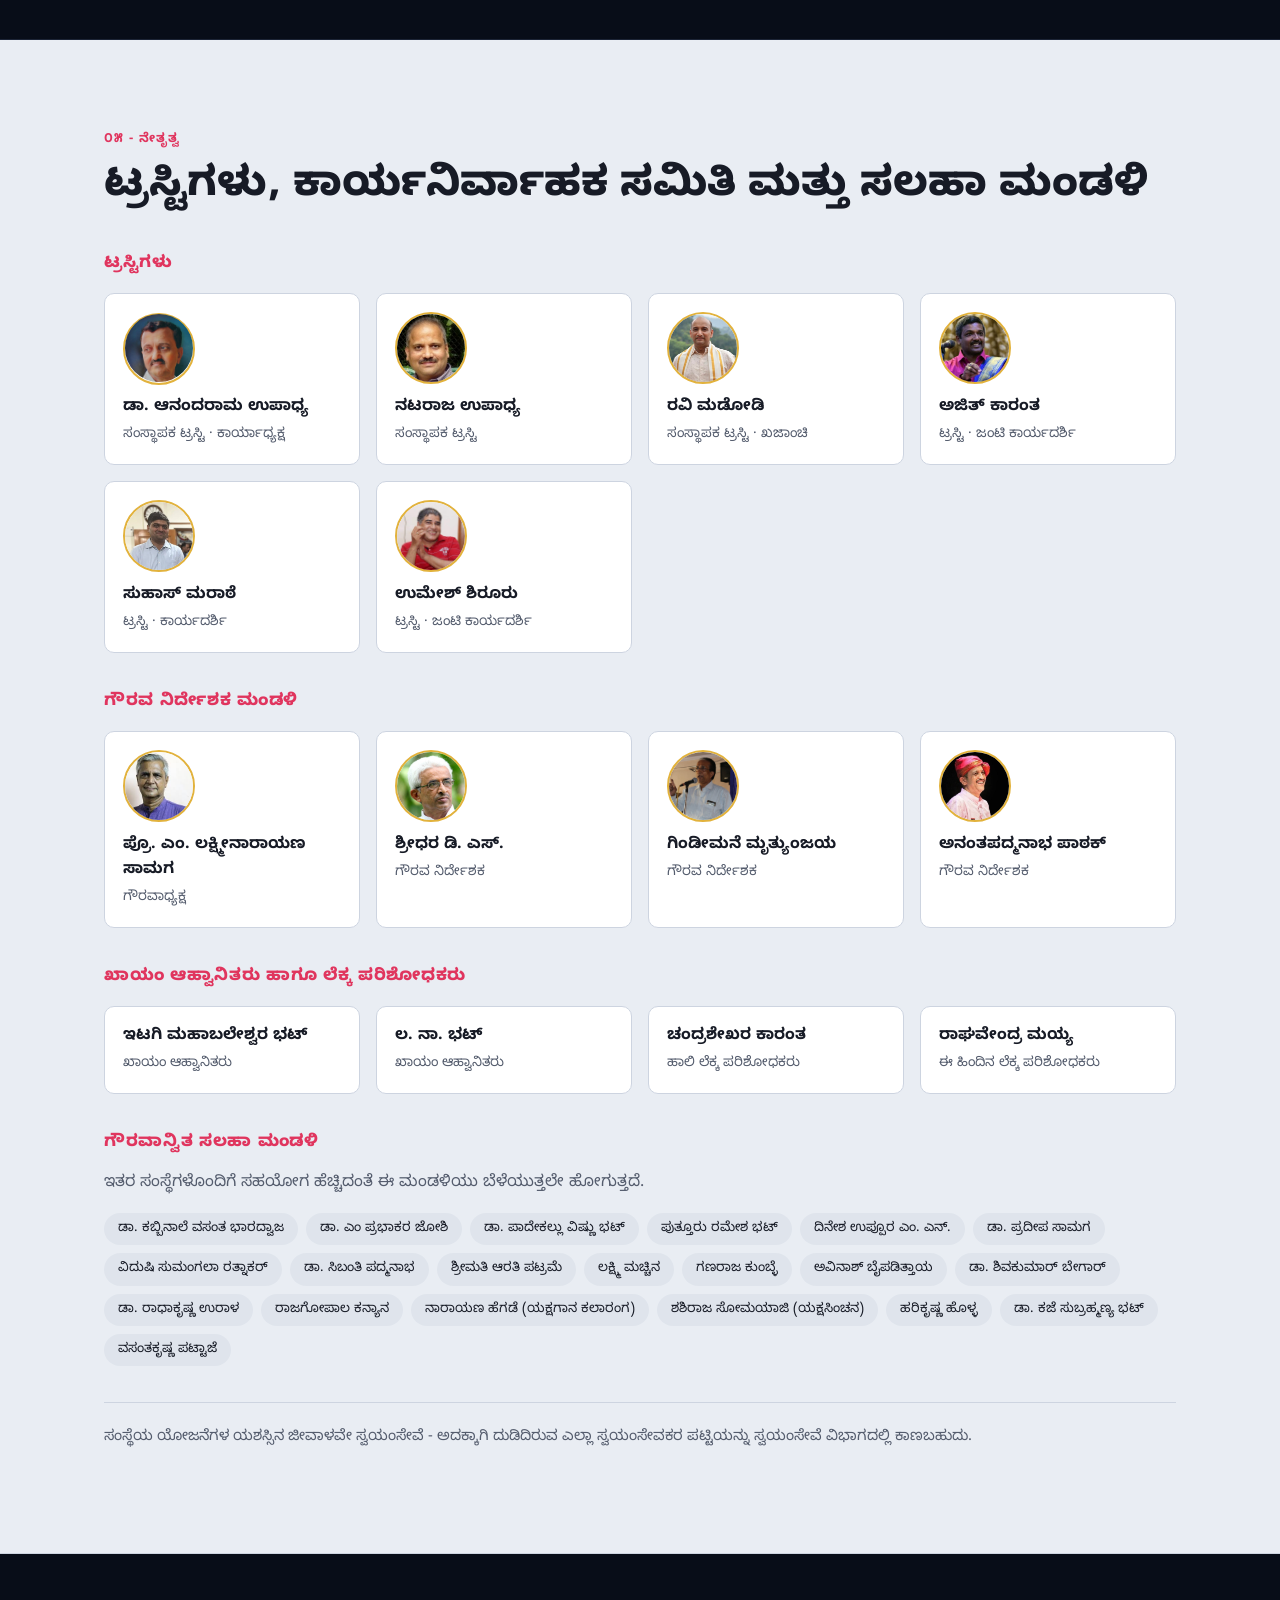
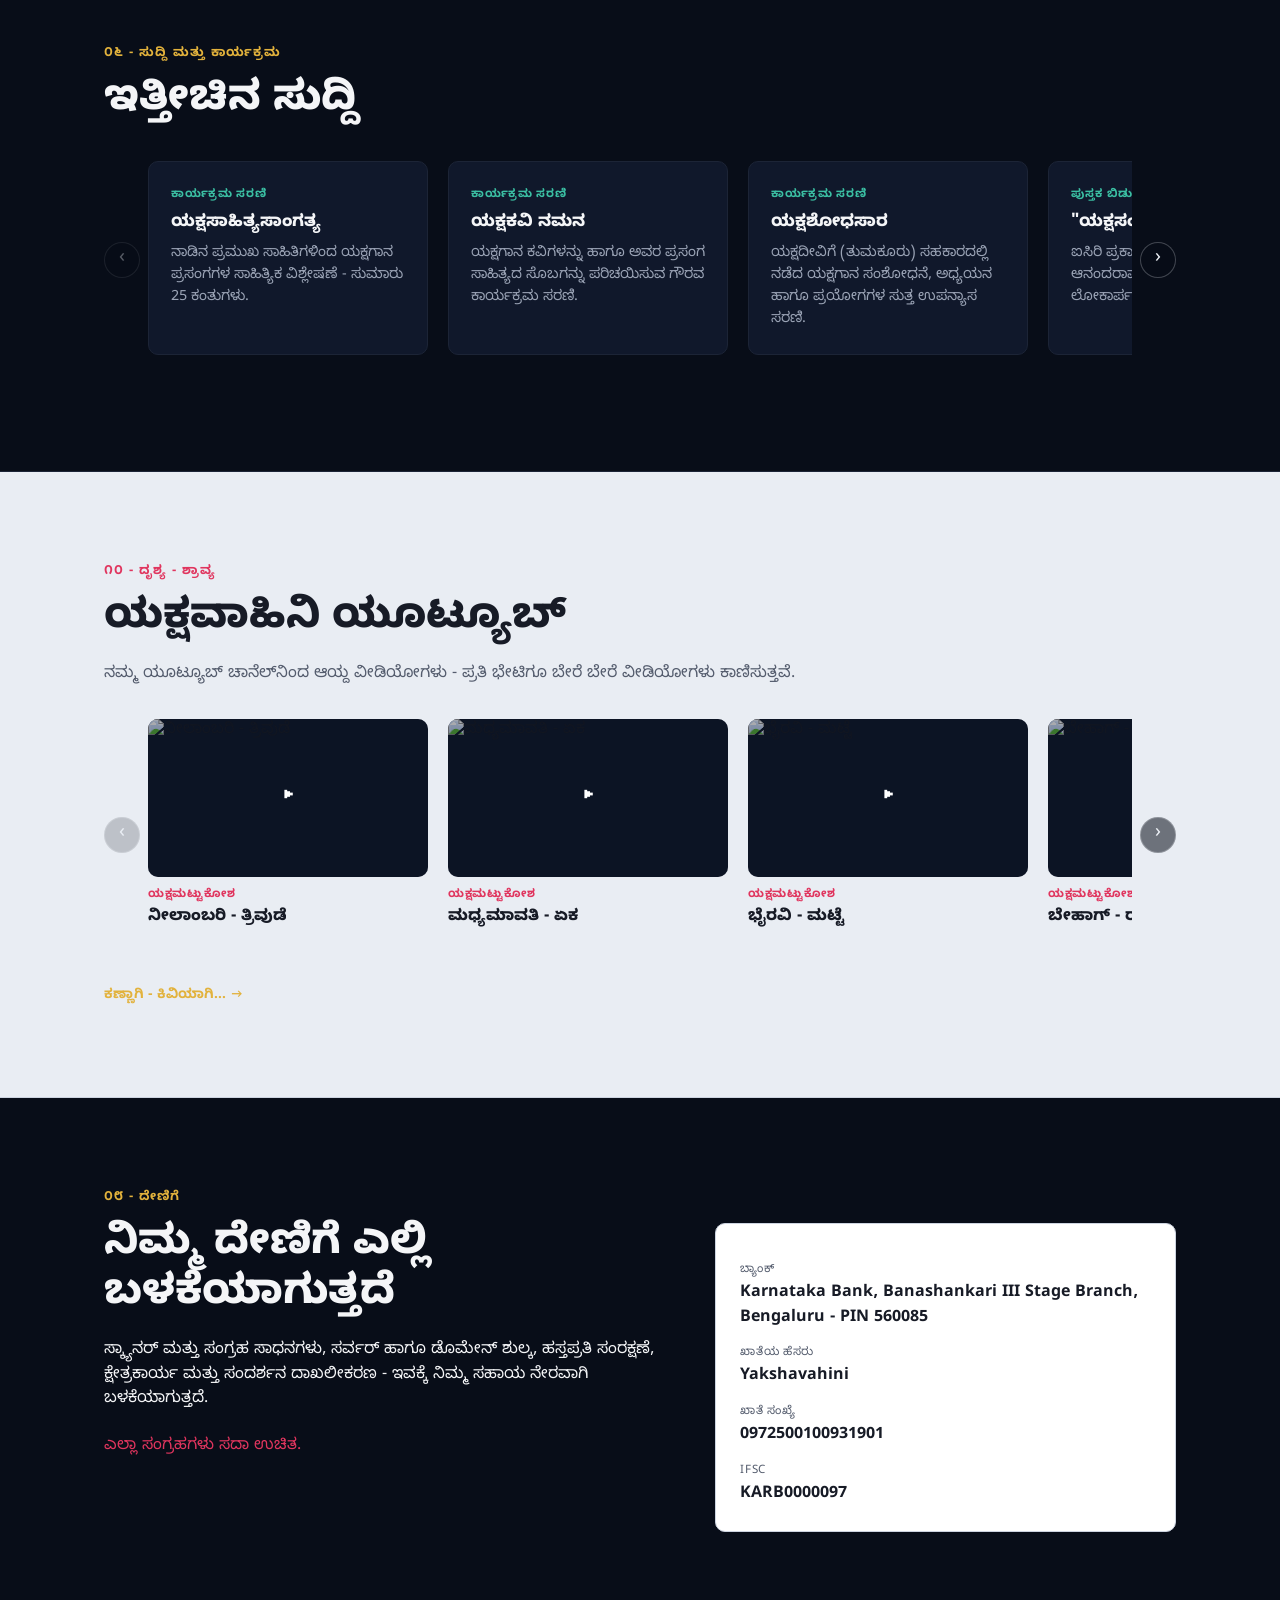
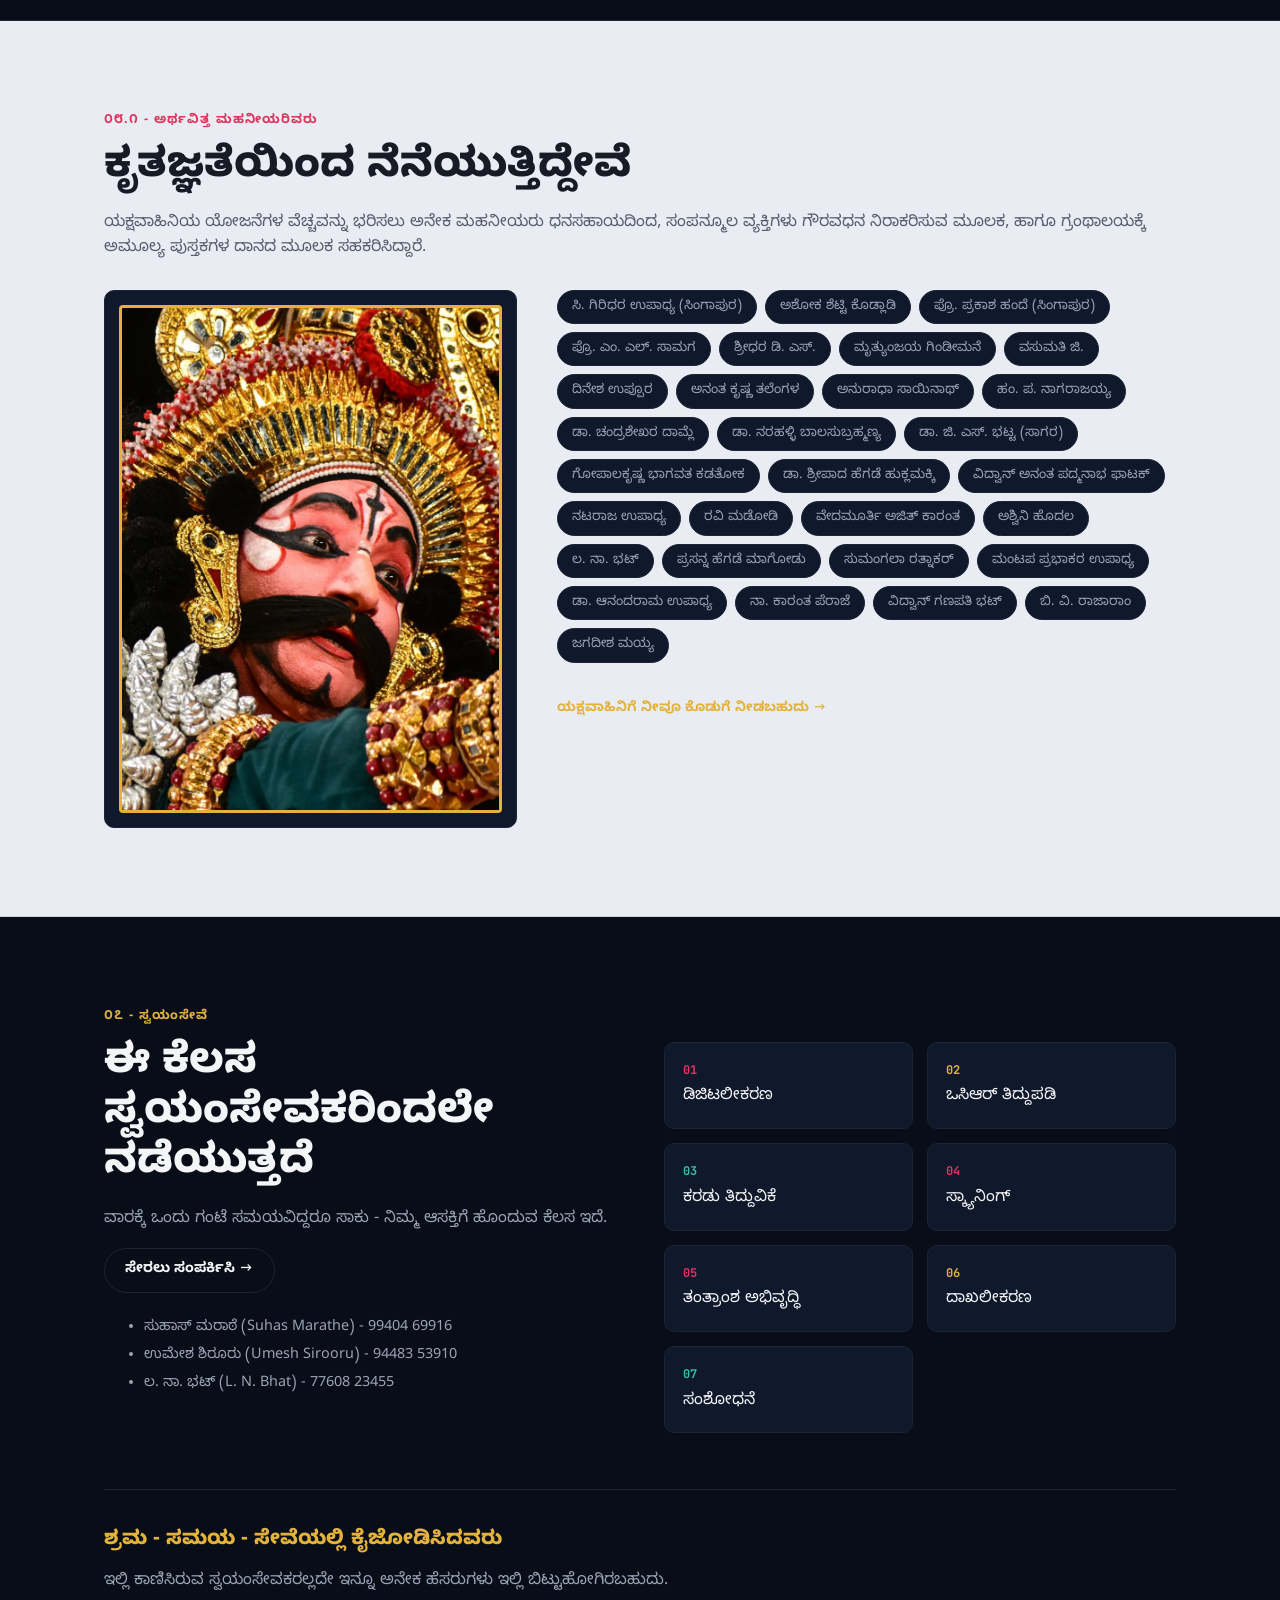
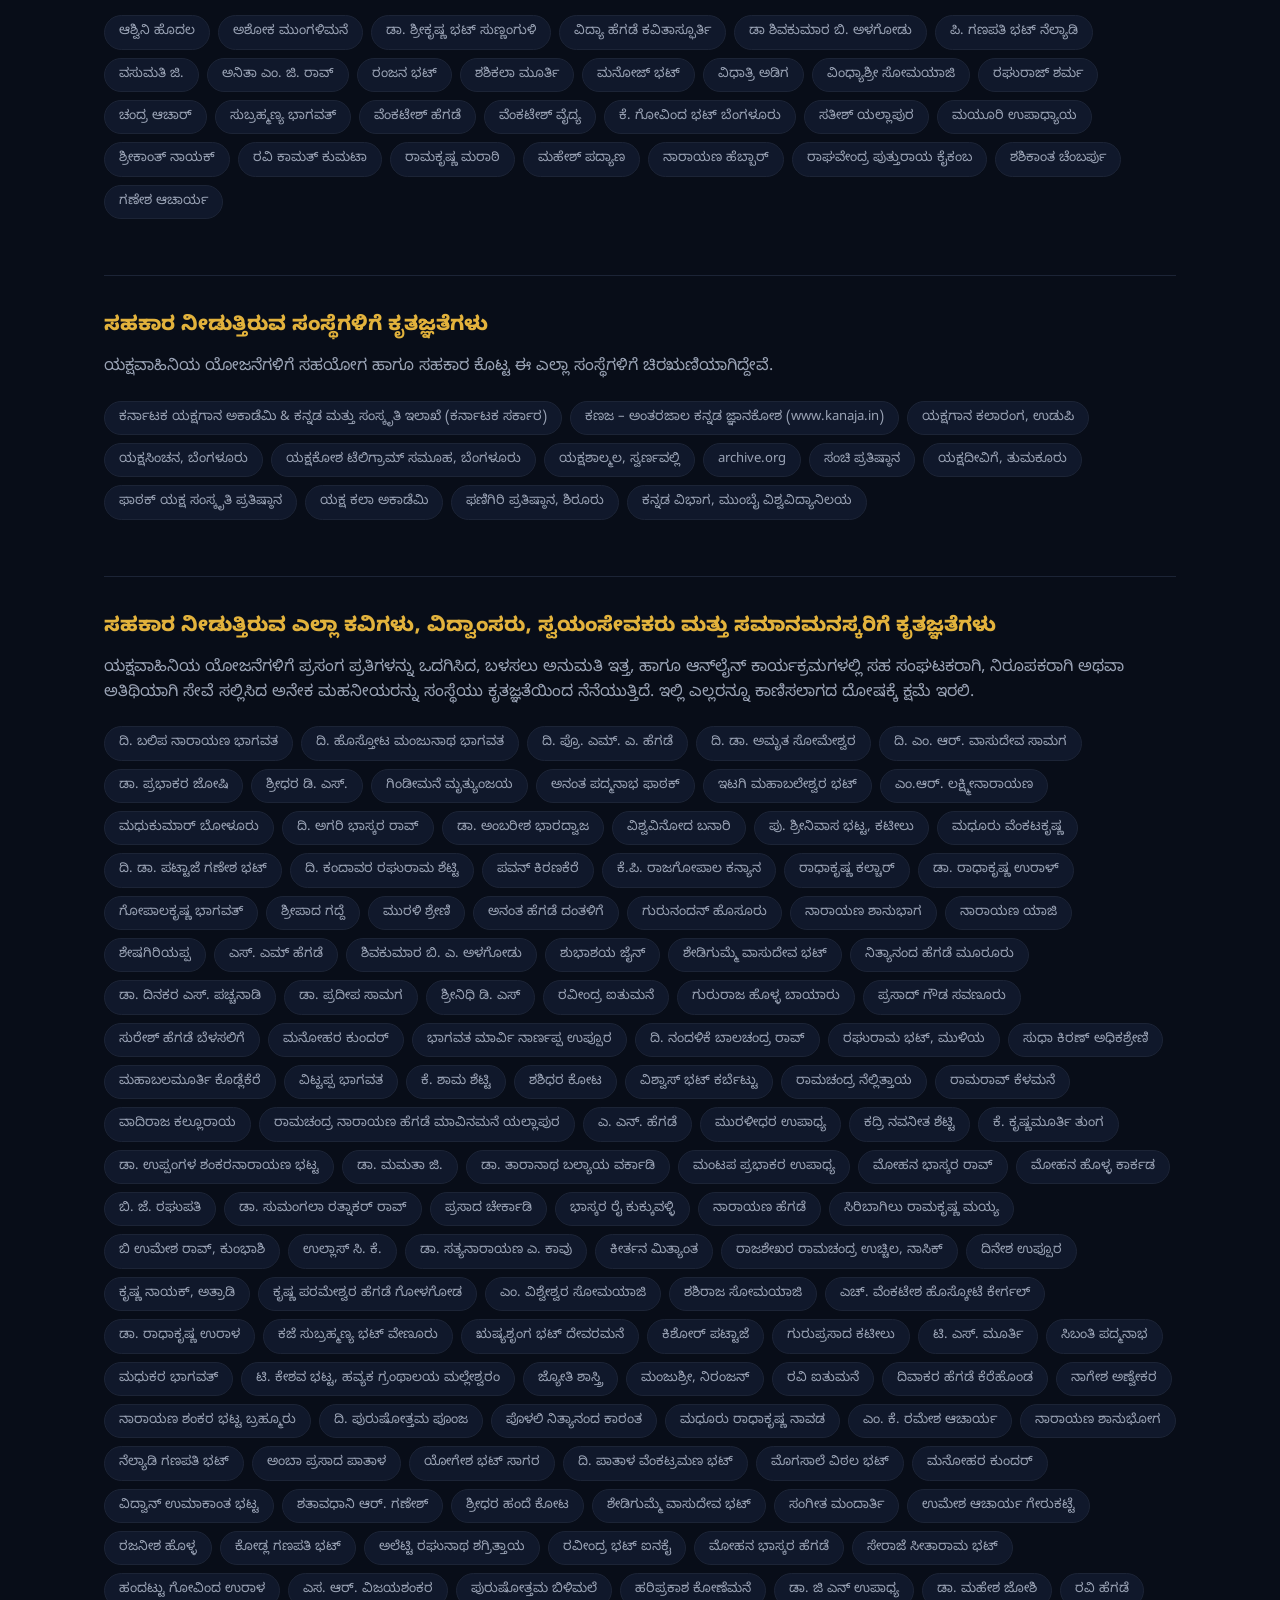
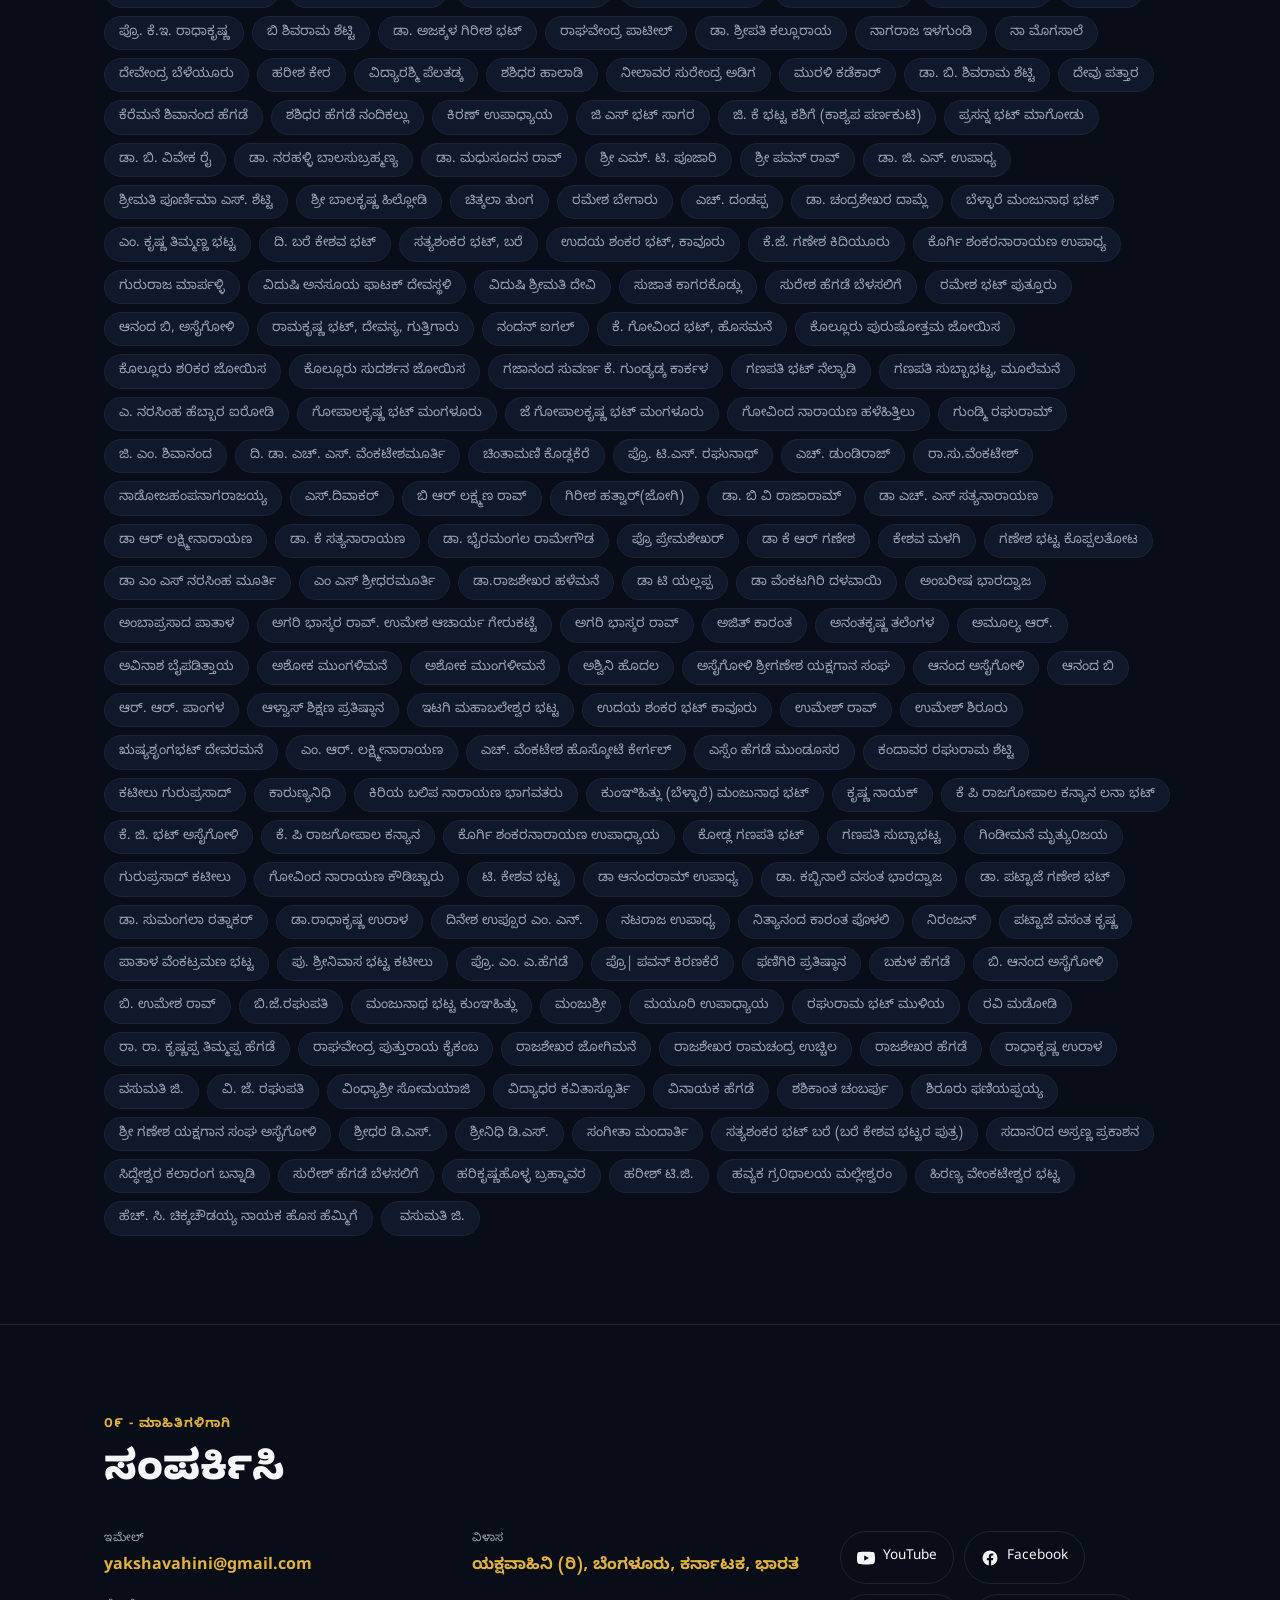
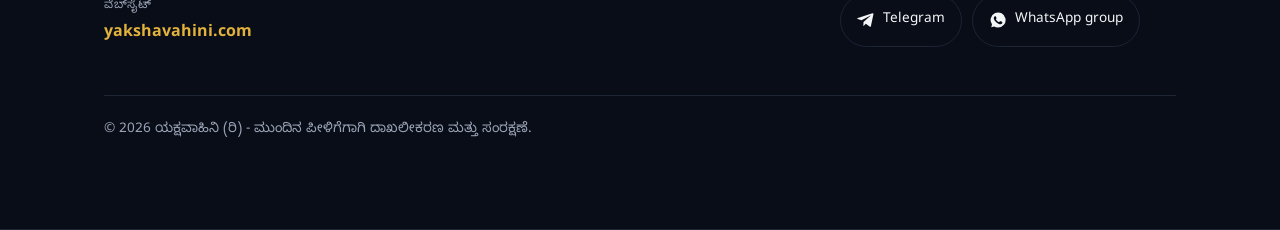
==== commit 385fac03: "Update Apps nav menu label to ತಂತ್ರಾಂಶಗಳು" ====
--- a/index.html
+++ b/index.html
@@ -24,7 +24,7 @@
         <a href="#projects" class="nav-dropdown-trigger" lang="kn">ಯೋಜನೆಗಳು ▾</a><a href="#projects" class="nav-dropdown-trigger" lang="en">Projects ▾</a>
         <div class="nav-dropdown-menu" id="nav-projects-menu"></div>
       </div>
-      <a href="#apps" lang="kn">ಆ್ಯಪ್‌ಗಳು</a><a href="#apps" lang="en">Apps</a>
+      <a href="#apps" lang="kn">ತಂತ್ರಾಂಶಗಳು</a><a href="#apps" lang="en">Apps</a>
       <a href="#achievements" lang="kn">ಸಾಧನೆ</a><a href="#achievements" lang="en">Achievements</a>
       <a href="#leadership" lang="kn">ನೇತೃತ್ವ</a><a href="#leadership" lang="en">Leadership</a>
       <a href="#news" lang="kn">ಸುದ್ದಿ</a><a href="#news" lang="en">News</a>
--- a/css/styles.css
+++ b/css/styles.css
@@ -181,6 +181,7 @@
   border-radius: 999px;
   padding: 6px 16px;
   font-size: 0.78rem;
+  font-weight: 700;
   letter-spacing: 0.05em;
   color: var(--pink);
   margin-bottom: 20px;
@@ -191,6 +192,15 @@
 }
 .hero-grid { display: grid; grid-template-columns: 1.1fr 0.9fr; gap: 48px; align-items: center; }
 .hero p.lede { max-width: 46ch; margin-bottom: 32px; }
+.hero-highlight {
+  max-width: 50ch;
+  margin: -12px 0 32px;
+  padding: 12px 18px;
+  border-left: 3px solid var(--pink);
+  background: rgba(255, 255, 255, 0.03);
+  line-height: 1.6;
+}
+.hero-highlight strong { color: var(--pink); }
 .hero-cta { display: flex; gap: 14px; flex-wrap: wrap; }
 .hero-photos { display: grid; gap: 14px; }
 .hero-photos .photo { position: relative; border-radius: var(--radius); overflow: hidden; border: 1px solid var(--border-dark); }
@@ -282,6 +292,12 @@
   padding: 14px 20px 22px; color: #eef2f8; flex-wrap: wrap;
 }
 .lightbox-caption { font-family: "JetBrains Mono", monospace; font-size: 0.78rem; letter-spacing: 0.08em; text-transform: uppercase; color: var(--gold); }
+.video-modal-stage {
+  flex: 1; display: flex; flex-direction: column; align-items: center; justify-content: center;
+  padding: 60px 80px; gap: 16px;
+}
+.video-modal-stage .video-embed { width: 100%; max-width: 960px; border-radius: var(--radius); box-shadow: 0 20px 60px rgba(0,0,0,0.5); }
+.video-modal-title { color: #eef2f8; font-size: 0.95rem; text-align: center; max-width: 800px; }
 .lightbox-zoom { display: flex; gap: 8px; }
 .lightbox-zoom button {
   width: 30px; height: 30px; border-radius: 6px;
@@ -297,8 +313,20 @@
 }
 
 /* ---------- About ---------- */
-.about-grid { display: grid; grid-template-columns: 0.9fr 1.1fr; gap: 48px; align-items: start; }
-.about-grid p { margin: 0 0 20px; line-height: 1.9; text-align: justify; text-justify: inter-word; }
+.about-grid { display: grid; grid-template-columns: 1.2fr 0.8fr; gap: 48px; align-items: start; }
+.about-copy { font-size: 0.92rem; }
+.about-copy p { margin: 0 0 16px; line-height: 1.75; text-align: justify; text-justify: inter-word; }
+.about-copy strong { color: var(--pink); font-weight: 700; }
+.about-copy em { font-style: italic; opacity: 0.9; }
+.about-quote {
+  margin: 8px 0 20px;
+  padding: 14px 20px;
+  border-left: 3px solid var(--pink);
+  background: rgba(255, 255, 255, 0.03);
+  font-style: italic;
+  font-weight: 700;
+  line-height: 1.7;
+}
 .about-photo { border-radius: var(--radius); overflow: hidden; border: 1px solid var(--border-light); margin-top: 20px; }
 .about-photo img { width: 100%; aspect-ratio: 16 / 9; object-fit: cover; display: block; }
 .stat-cards { display: grid; grid-template-columns: repeat(auto-fit, minmax(120px, 1fr)); gap: 16px; margin-top: 28px; }
@@ -312,8 +340,9 @@
 .stat-card .stat-label { font-size: 0.82rem; color: var(--text-on-light-muted); margin-top: 4px; }
 
 /* ---------- Projects ---------- */
-.project-grid { display: grid; grid-template-columns: repeat(2, 1fr); gap: 1px; background: var(--border-dark); border: 1px solid var(--border-dark); border-radius: var(--radius); overflow: hidden; margin-top: 32px; }
-.project-card { background: var(--bg-dark); padding: 32px; }
+.project-grid { display: grid; grid-template-columns: repeat(2, 1fr); gap: 20px; margin-top: 32px; }
+.project-card { background: #10182b; border: 1px solid var(--border-dark); border-radius: var(--radius); padding: 28px; transition: border-color 0.15s; }
+.project-card:hover { border-color: var(--gold); }
 .project-card .code { font-size: 0.72rem; letter-spacing: 0.08em; color: var(--teal); font-weight: 700; margin-bottom: 10px; }
 .project-card:nth-child(4n+2) .code { color: var(--pink); }
 .project-card:nth-child(4n+3) .code { color: var(--gold); }
@@ -358,9 +387,25 @@
 .advisory-names span { background: var(--bg-light-2); border-radius: 999px; padding: 6px 14px; font-size: 0.82rem; }
 .volunteers-note { margin-top: 36px; padding-top: 24px; border-top: 1px solid var(--border-light); color: var(--text-on-light-muted); font-size: 0.92rem; }
 
+/* ---------- Horizontal scroll carousel (News, Videos) ---------- */
+.h-carousel { position: relative; margin: 32px 0 24px; padding: 0 44px; }
+.h-carousel-track {
+  display: flex;
+  gap: 20px;
+  overflow-x: auto;
+  scroll-snap-type: x proximity;
+  scroll-behavior: smooth;
+  padding-bottom: 4px;
+  scrollbar-width: thin;
+}
+.h-carousel-slide { flex: 0 0 280px; min-width: 0; scroll-snap-align: start; }
+.h-carousel .carousel-prev { left: 0; }
+.h-carousel .carousel-next { right: 0; }
+.h-carousel .carousel-nav:disabled { opacity: 0.35; cursor: default; }
+.h-carousel .carousel-nav:disabled:hover { background: rgba(8,13,24,0.55); border-color: rgba(238,242,248,0.25); }
+
 /* ---------- News ---------- */
-.news-grid { display: grid; grid-template-columns: repeat(auto-fill, minmax(260px, 1fr)); gap: 20px; margin-top: 32px; }
-.news-card { background: #10182b; border: 1px solid var(--border-dark); border-radius: var(--radius); padding: 22px; }
+.news-card { background: #10182b; border: 1px solid var(--border-dark); border-radius: var(--radius); padding: 22px; height: 100%; }
 .news-card .tag { font-size: 0.72rem; text-transform: uppercase; letter-spacing: 0.06em; color: var(--teal); font-weight: 700; margin-bottom: 10px; }
 .news-card h3 { margin-bottom: 8px; font-size: 1.05rem; }
 .news-card p { color: var(--text-on-dark-muted); margin: 0; font-size: 0.9rem; }
@@ -370,7 +415,6 @@
 .news-note { color: var(--text-on-dark-muted); font-size: 0.85rem; margin-top: -8px; margin-bottom: 8px; }
 
 /* ---------- Videos ---------- */
-.video-grid { display: grid; grid-template-columns: repeat(auto-fill, minmax(260px, 1fr)); gap: 20px; margin: 32px 0 24px; }
 .video-card { cursor: pointer; }
 .video-thumb { position: relative; border-radius: var(--radius); overflow: hidden; aspect-ratio: 16 / 9; background: #10182b; }
 .video-thumb img { width: 100%; height: 100%; object-fit: cover; }
@@ -403,7 +447,7 @@
 .donate-card { background: #fff; border: 1px solid var(--border-light); border-radius: var(--radius); padding: 24px; }
 .donate-card dl { margin: 0; }
 .donate-card dt { font-size: 0.72rem; text-transform: uppercase; letter-spacing: 0.06em; color: var(--text-on-light-muted); margin-top: 14px; }
-.donate-card dd { margin: 2px 0 0; font-weight: 700; }
+.donate-card dd { margin: 2px 0 0; font-weight: 700; color: var(--text-on-light); }
 .footnote { color: var(--pink); font-family: monospace; margin-top: 20px; }
 
 /* ---------- Donors ---------- */
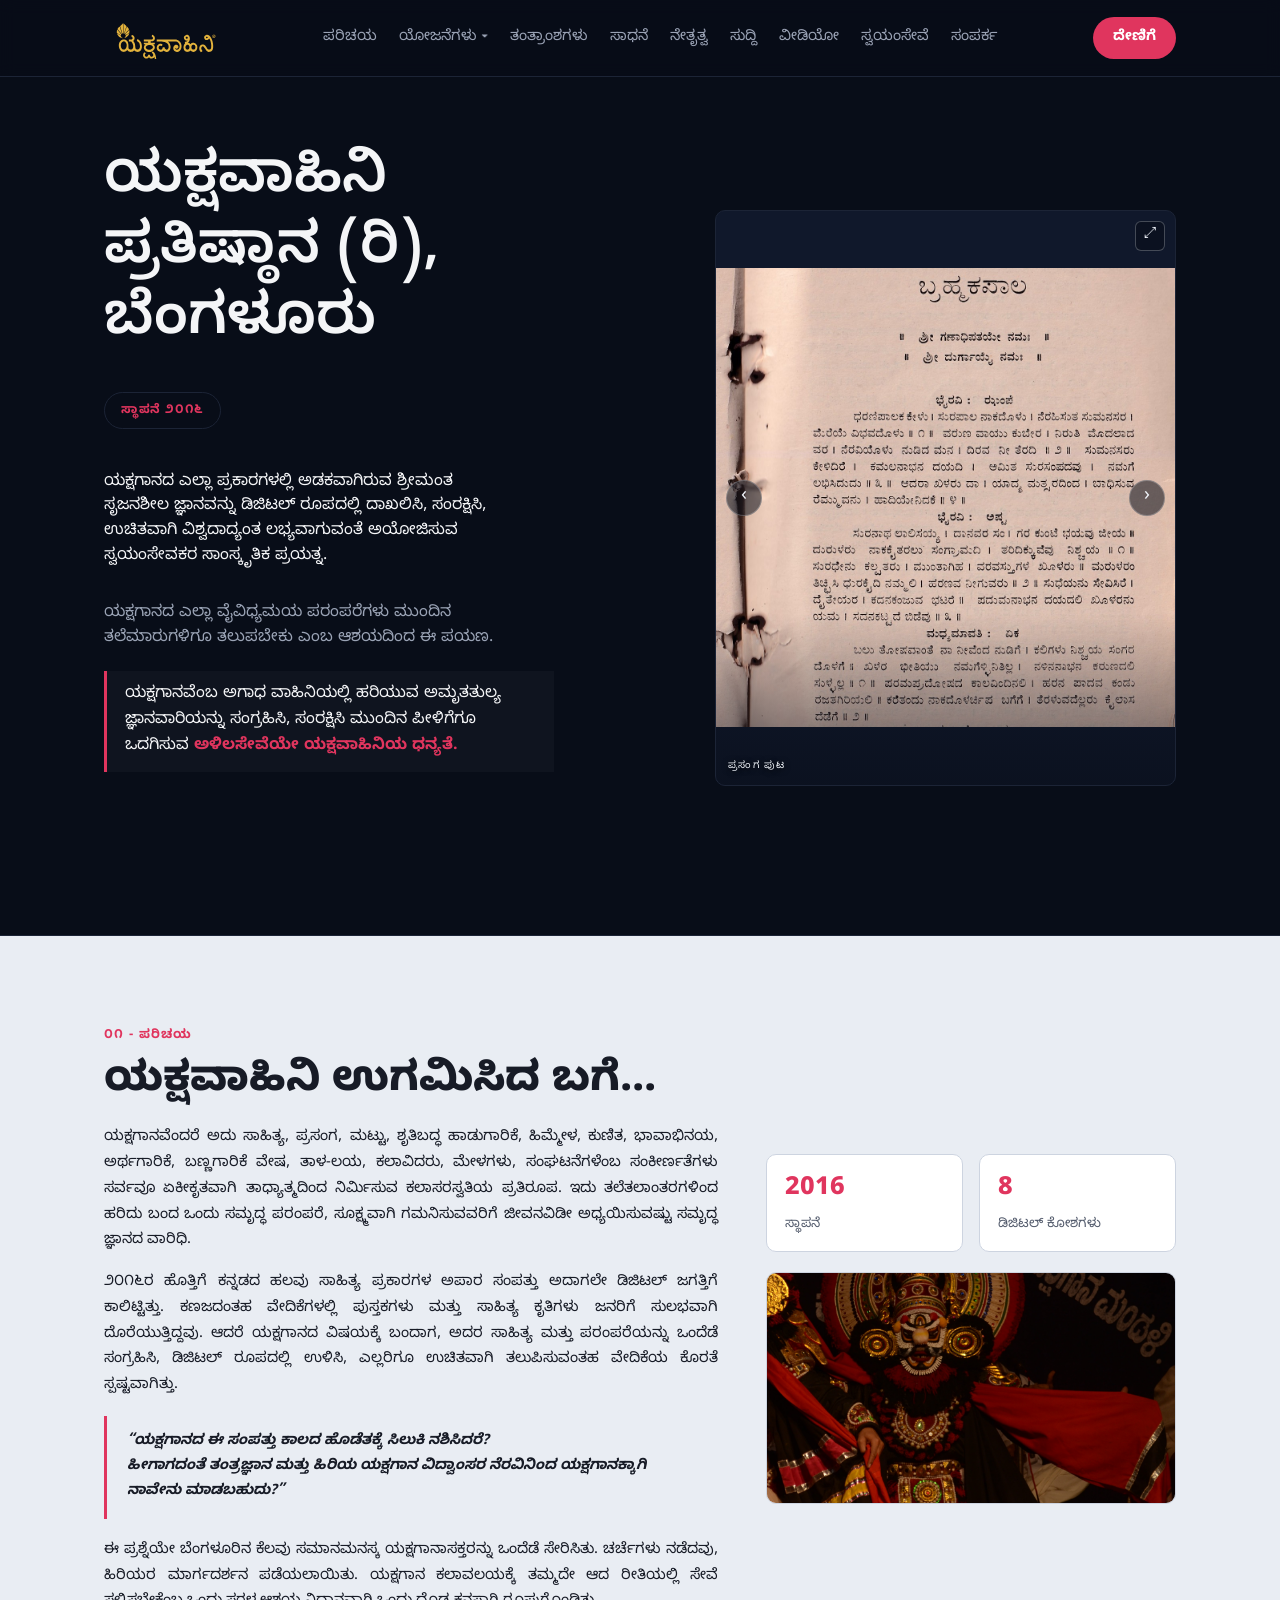
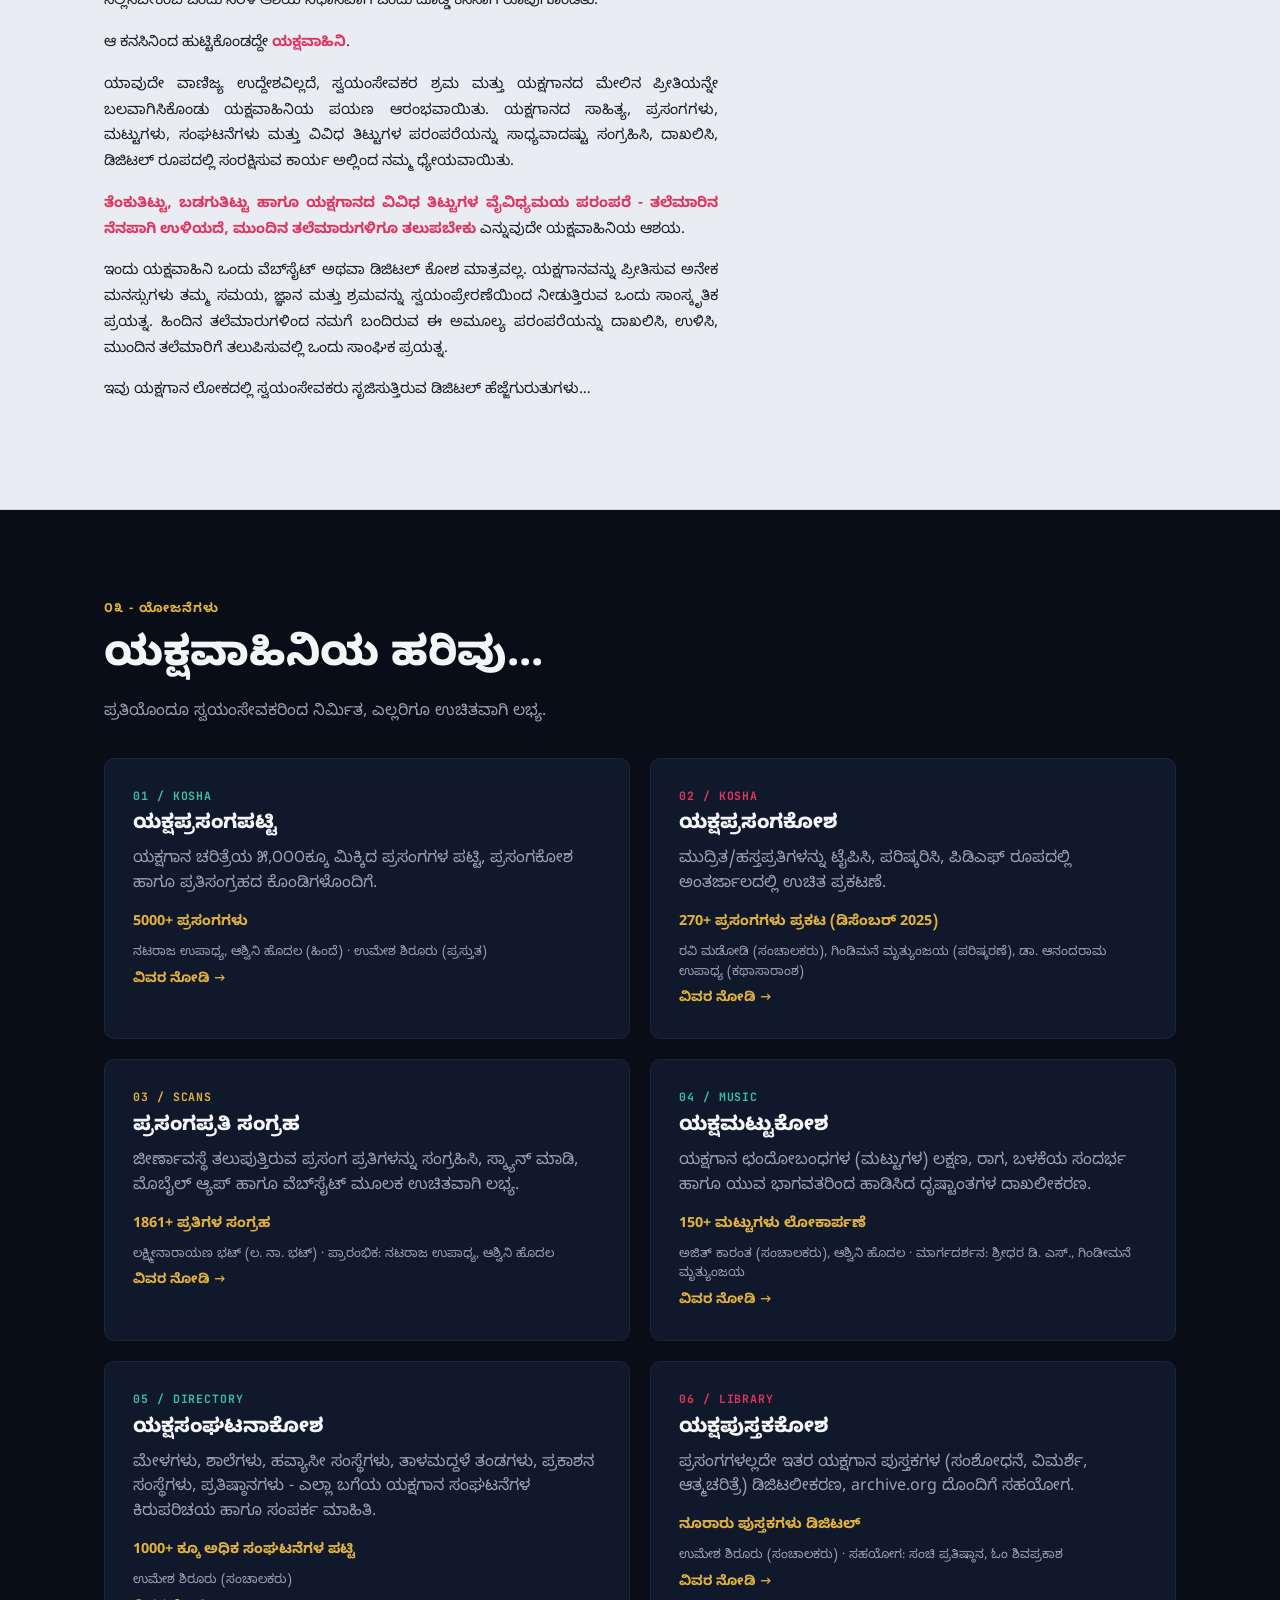
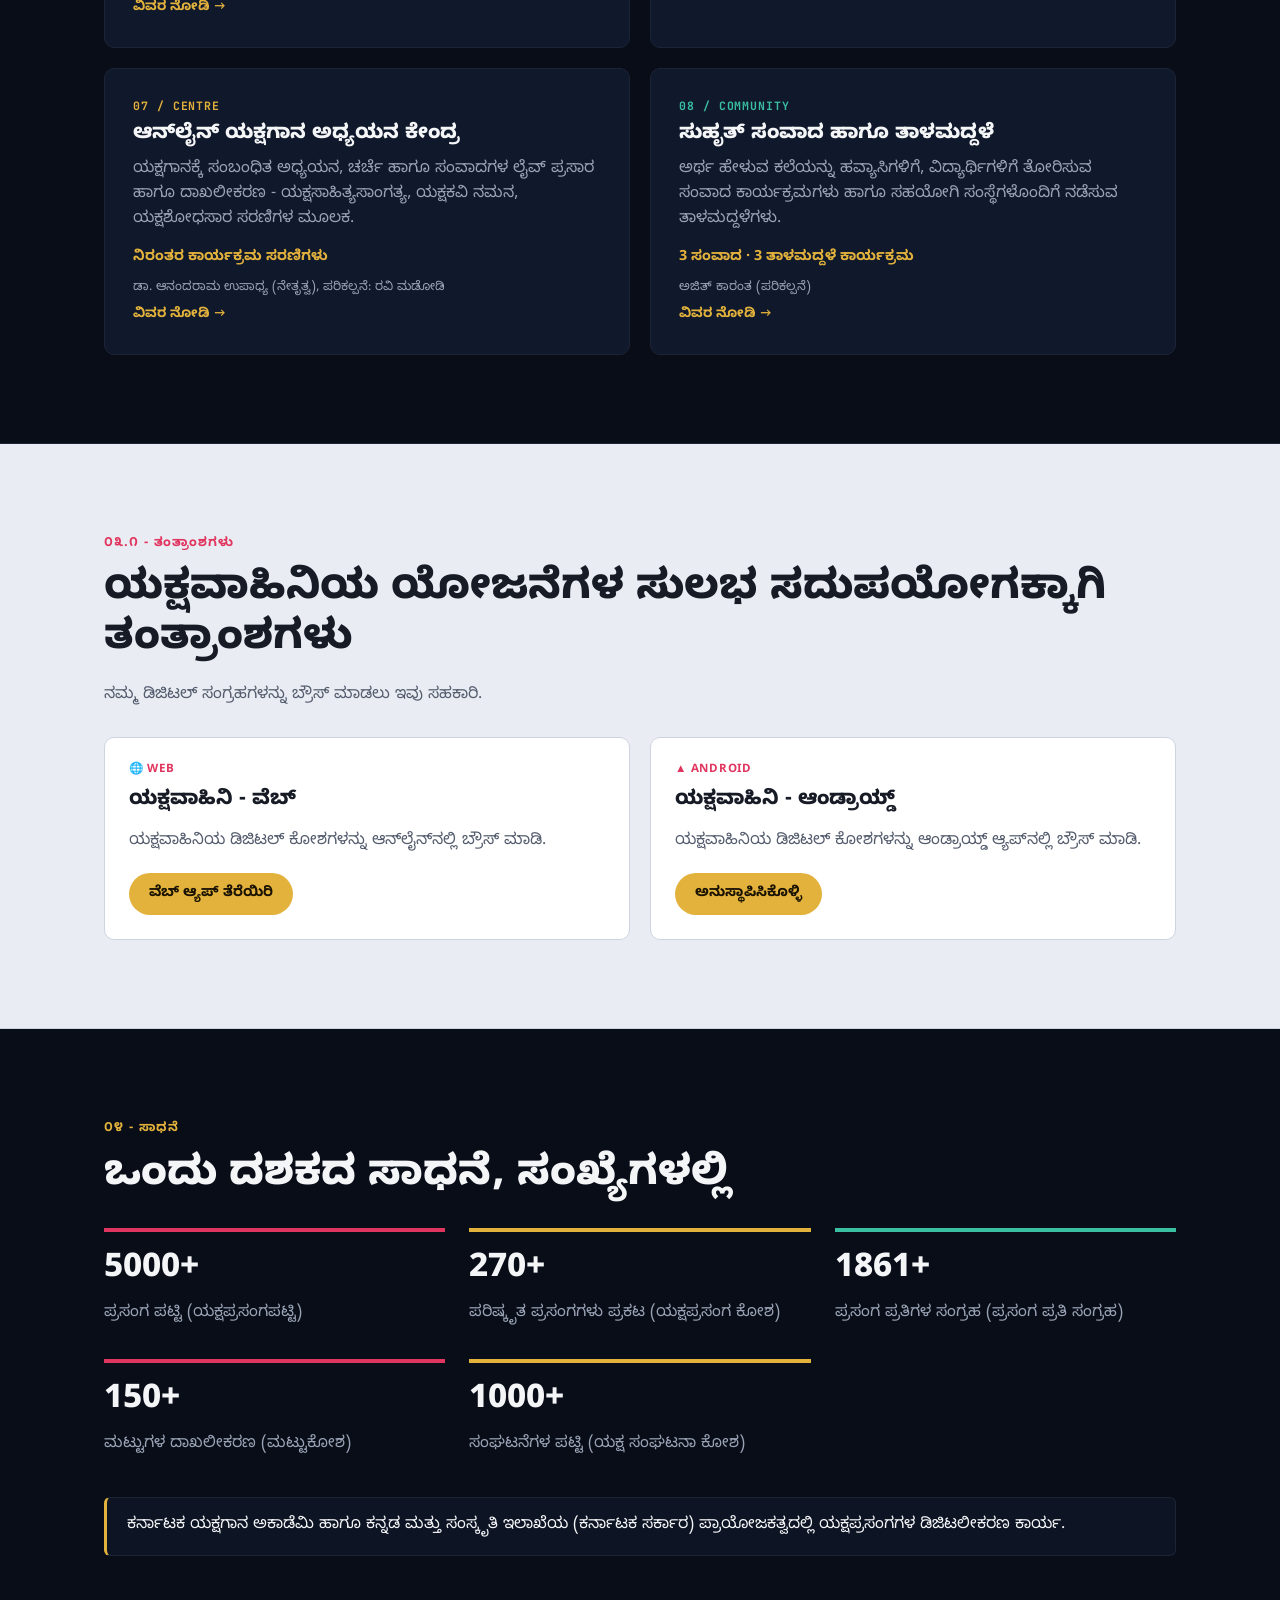
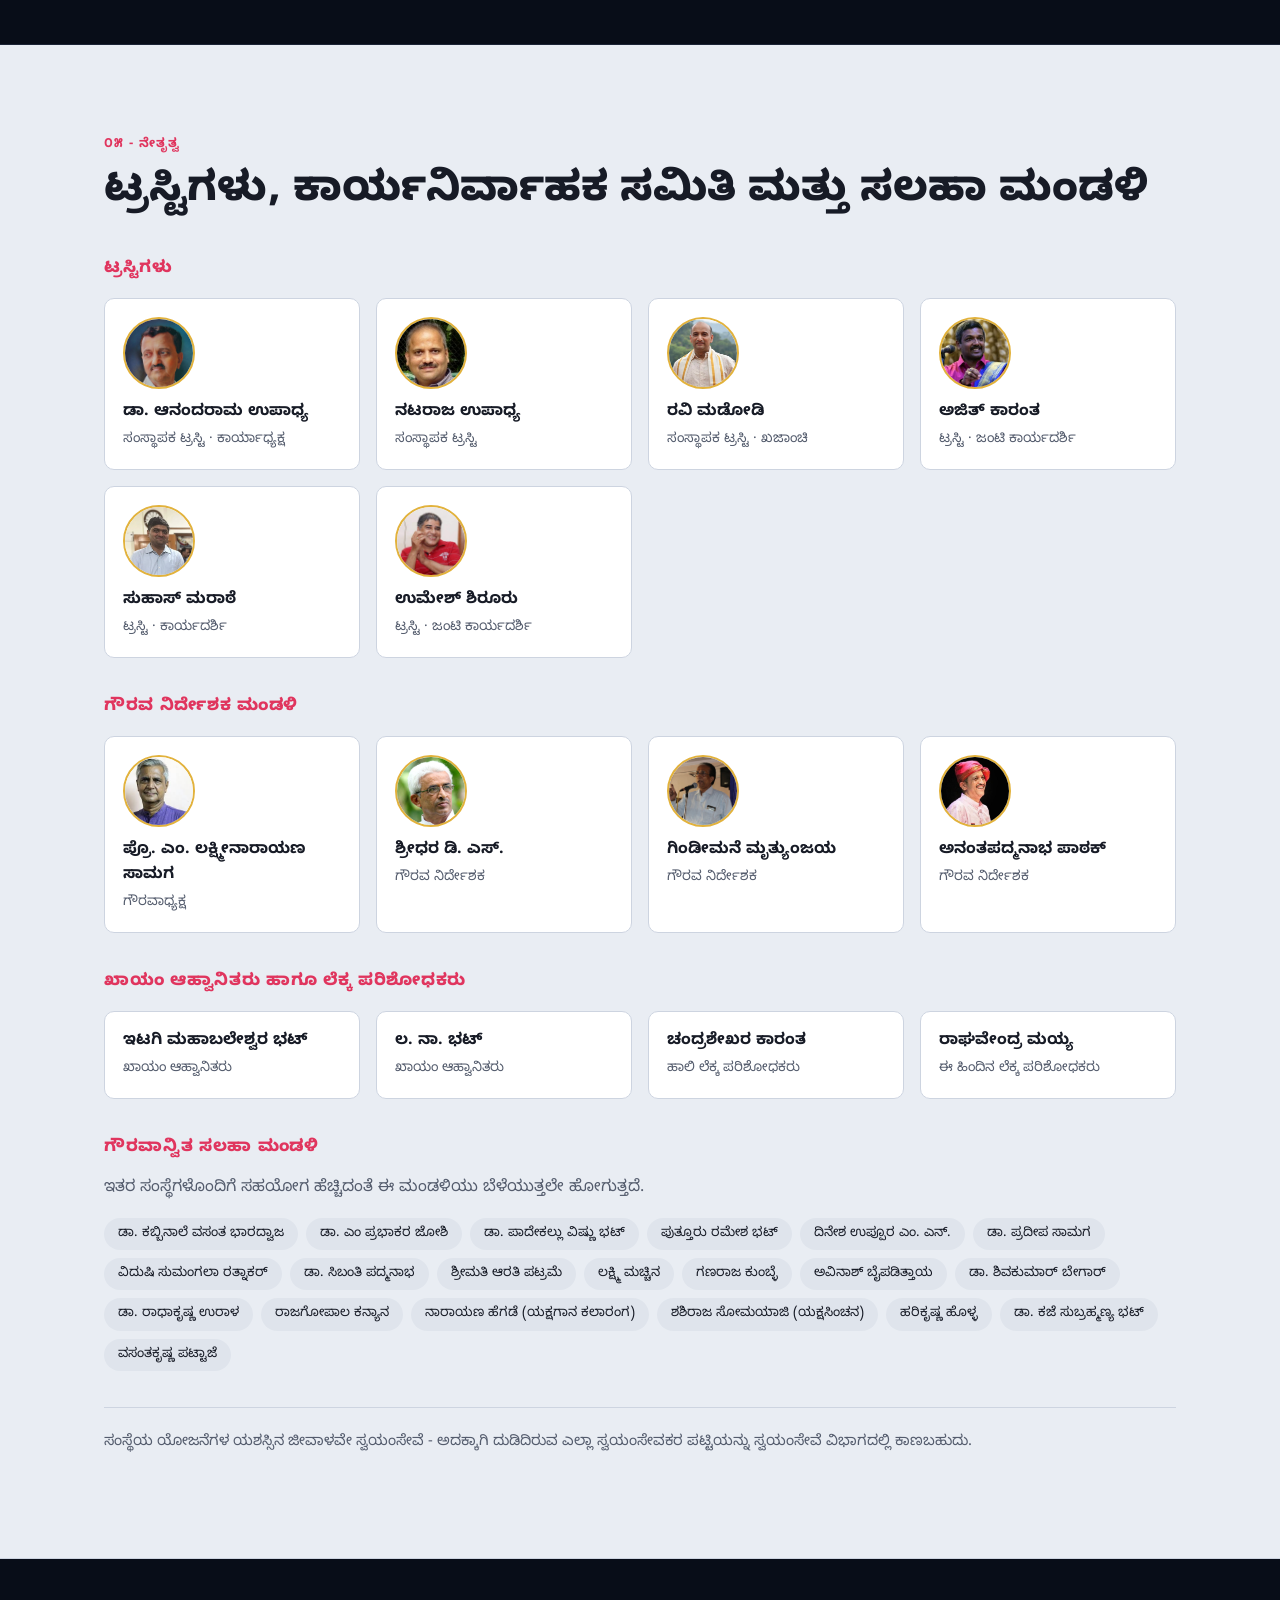
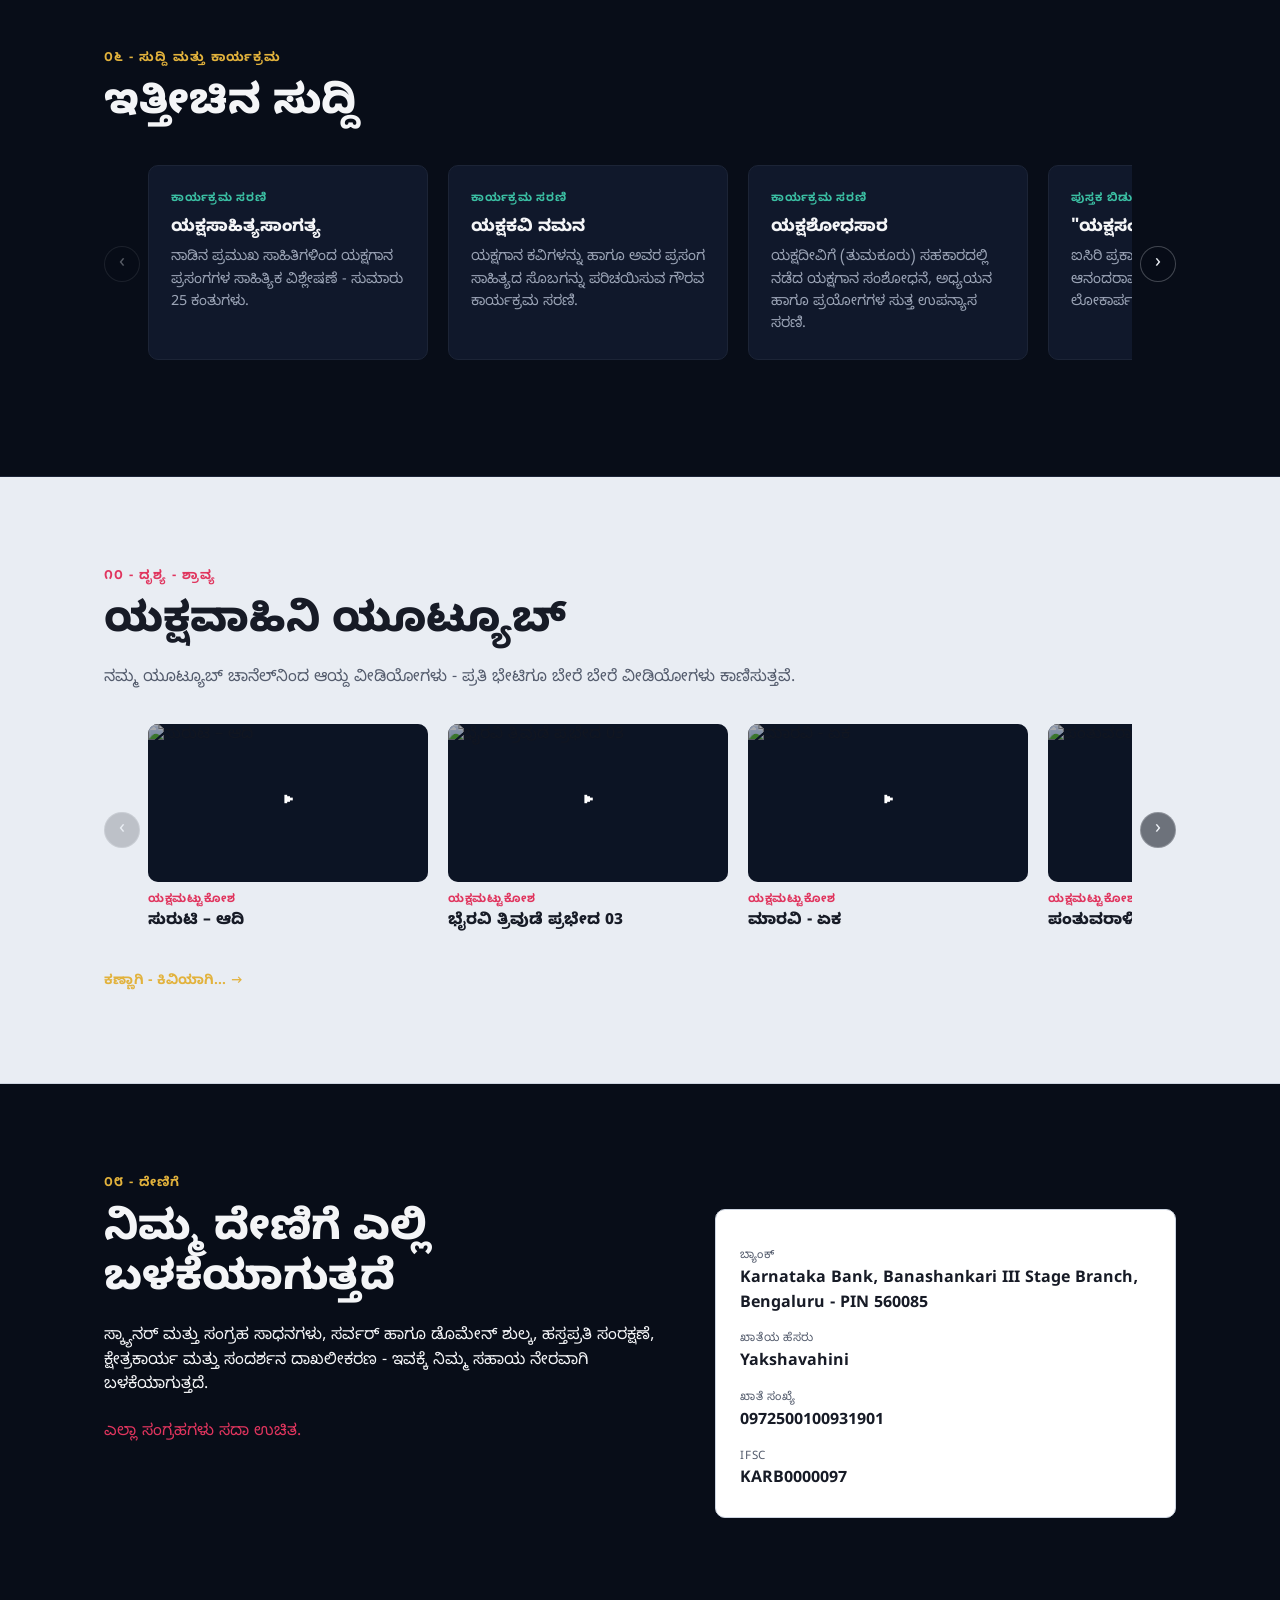
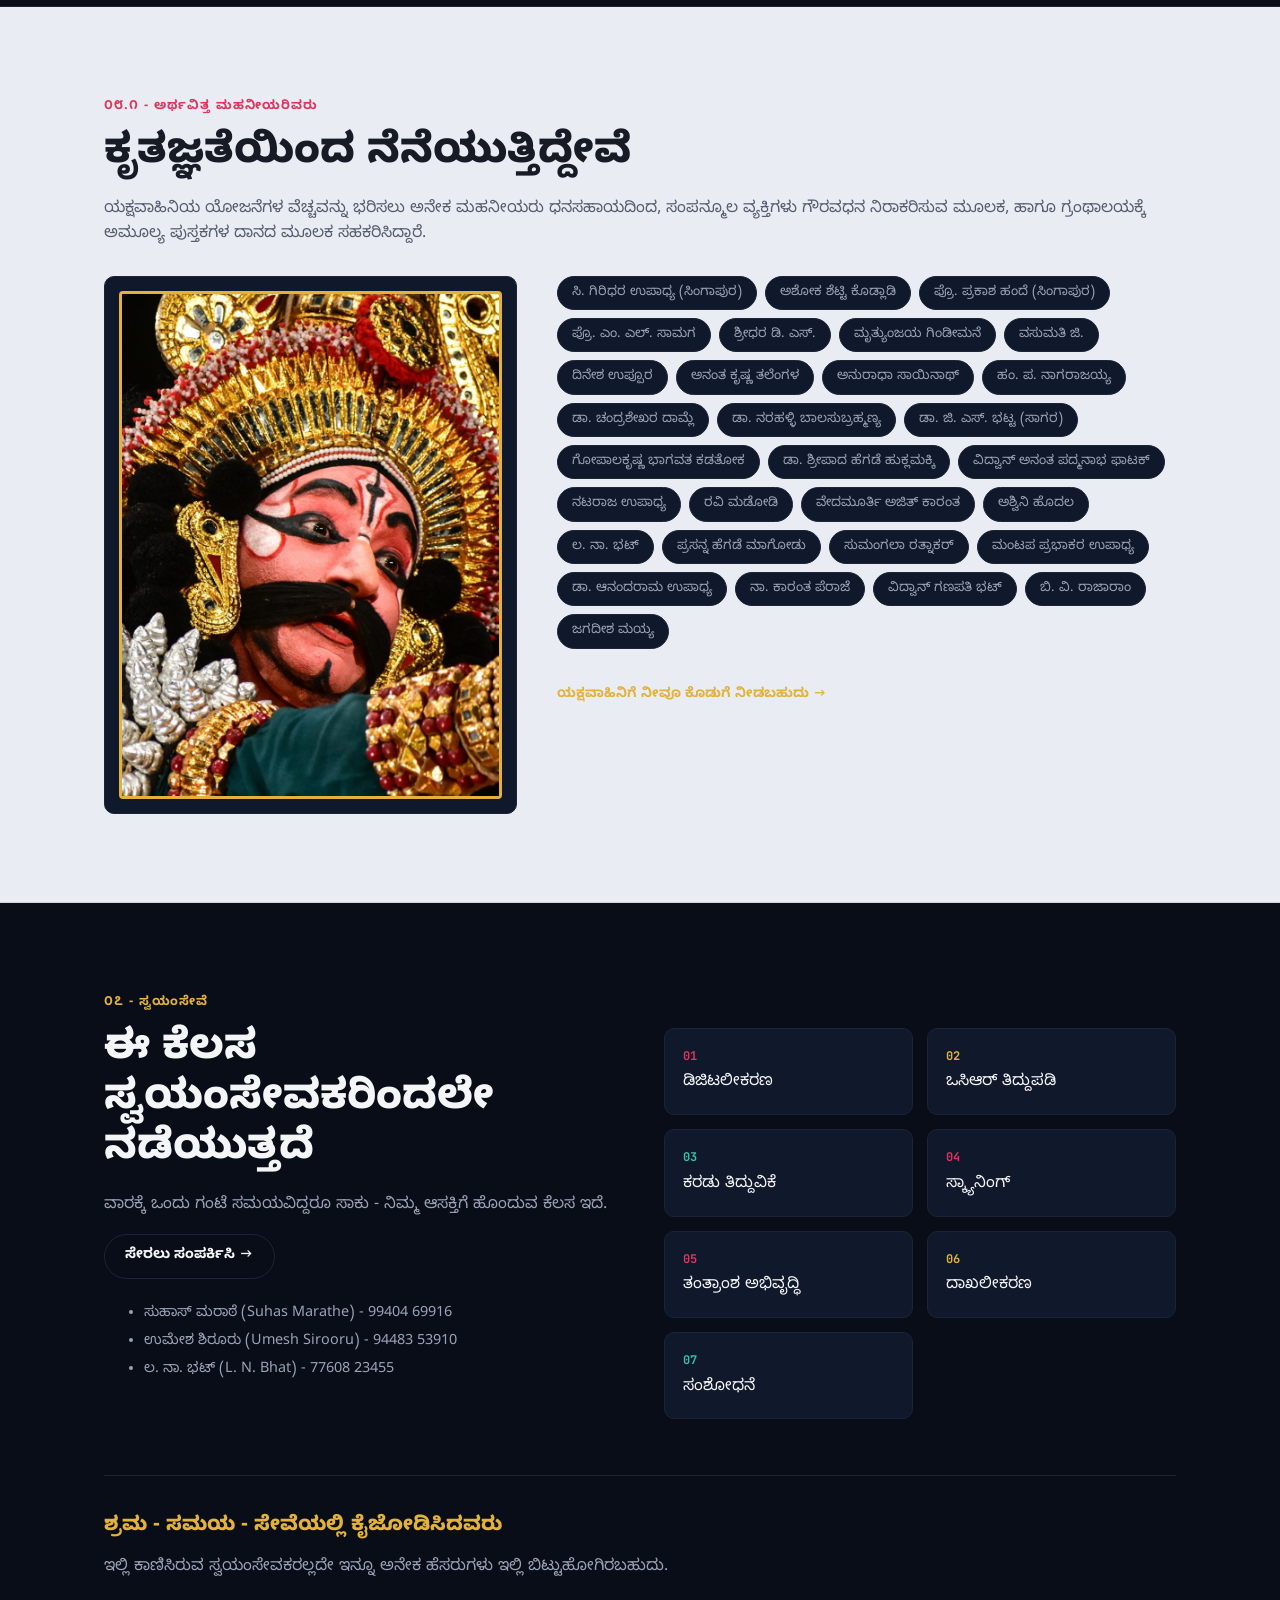
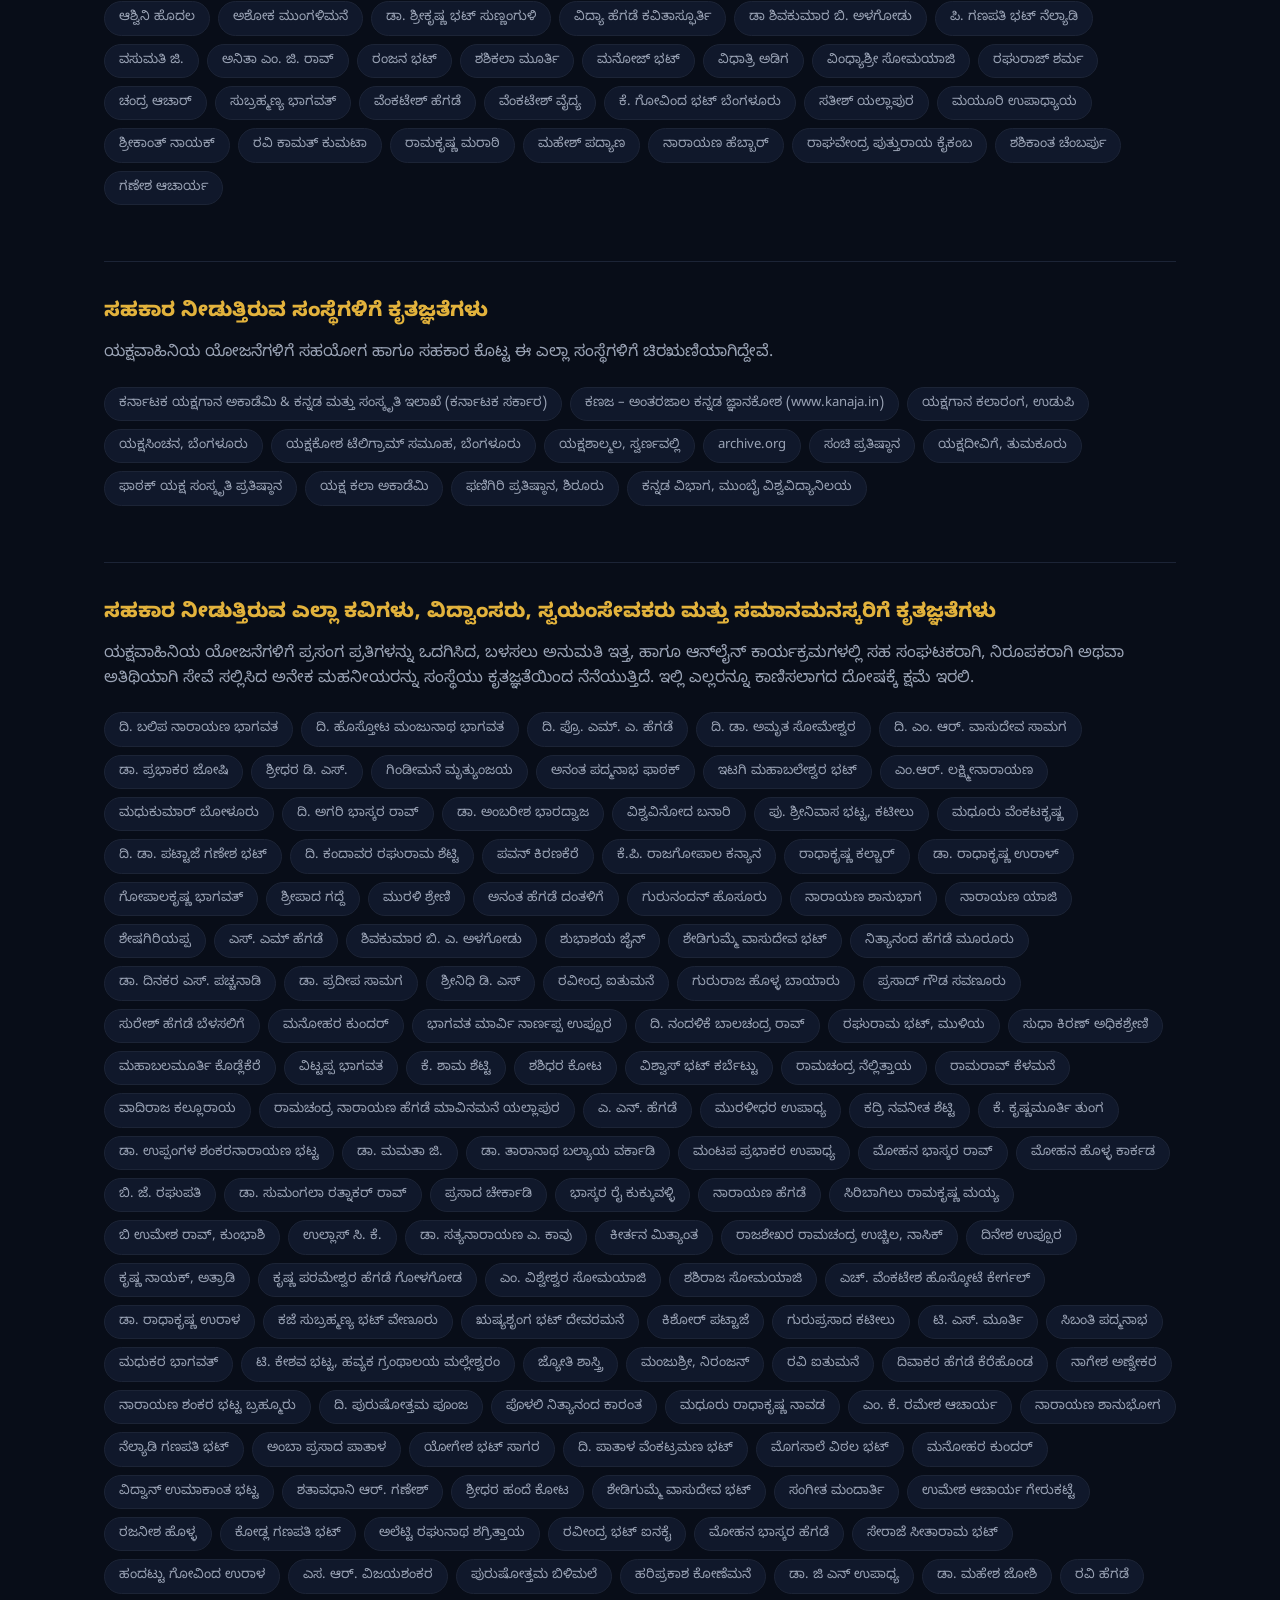
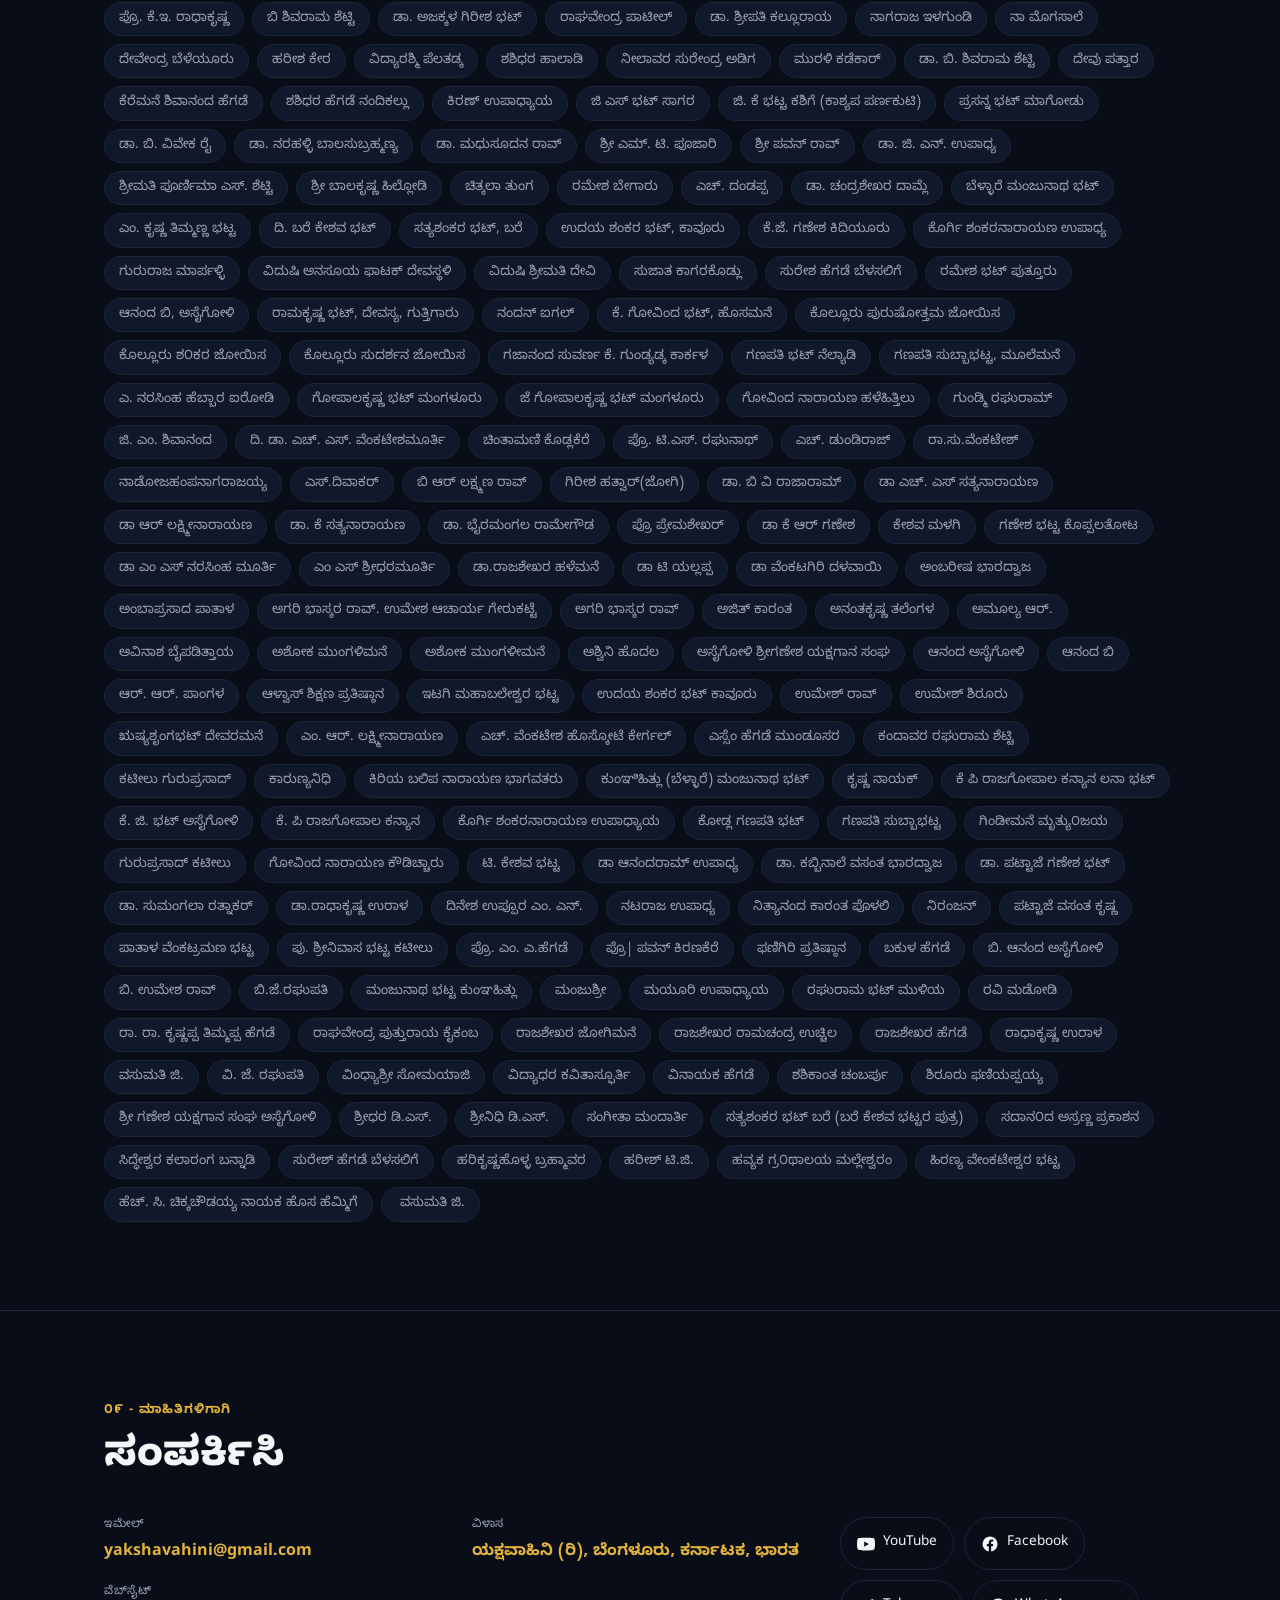
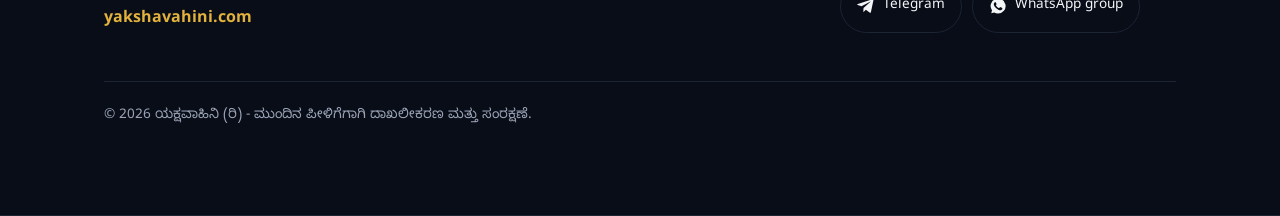
==== commit 487eb7c8: "Add mobile dropdown nav menu, de-emphasize Donate button on mobile - Add a hamburger menu button tha" ====
--- a/index.html
+++ b/index.html
@@ -31,6 +31,7 @@
       <a href="#videos" lang="kn">ವೀಡಿಯೋ</a><a href="#videos" lang="en">Videos</a>
       <a href="#volunteer" lang="kn">ಸ್ವಯಂಸೇವೆ</a><a href="#volunteer" lang="en">Volunteer</a>
       <a href="#contact" lang="kn">ಸಂಪರ್ಕ</a><a href="#contact" lang="en">Contact</a>
+      <a href="#donate" class="nav-donate-mobile" lang="kn">ದೇಣಿಗೆ</a><a href="#donate" class="nav-donate-mobile" lang="en">Donate</a>
     </nav>
     <div class="header-actions">
       <div class="lang-toggle">
@@ -40,6 +41,9 @@
       <a class="btn btn-donate" href="#donate">
         <span lang="kn">ದೇಣಿಗೆ</span><span lang="en">Donate</span>
       </a>
+      <button class="nav-toggle" id="nav-toggle" type="button" aria-label="Menu" aria-expanded="false">
+        <span></span><span></span><span></span>
+      </button>
     </div>
   </div>
 </header>
--- a/css/styles.css
+++ b/css/styles.css
@@ -107,8 +107,24 @@
 
 .header-actions { display: flex; align-items: center; gap: 12px; }
 
+.nav-toggle {
+  display: none;
+  flex-direction: column;
+  justify-content: center;
+  gap: 5px;
+  width: 38px; height: 38px;
+  border: 1px solid var(--border-dark);
+  border-radius: 8px;
+  background: transparent;
+  cursor: pointer;
+  padding: 0 8px;
+}
+.nav-toggle span { display: block; width: 100%; height: 2px; background: var(--text-on-dark); border-radius: 1px; }
+.nav-donate-mobile { display: none; }
+
 .lang-toggle {
-  display: flex;
+  /* Temporarily disabled: language switching is off for now, Kannada-only. */
+  display: none;
   border: 1px solid var(--border-dark);
   border-radius: 999px;
   overflow: hidden;
@@ -500,7 +516,26 @@
 
 /* ---------- Responsive ---------- */
 @media (max-width: 860px) {
-  .site-nav { display: none; }
+  .site-nav {
+    display: none;
+    position: absolute; top: 100%; left: 0; right: 0;
+    flex-direction: column; flex-wrap: nowrap; gap: 2px;
+    background: #0c1220; border-bottom: 1px solid var(--border-dark);
+    padding: 12px 24px 20px;
+    max-height: calc(100vh - 64px); overflow-y: auto;
+  }
+  .site-header.nav-open .site-nav { display: flex; }
+  .site-nav a { padding: 10px 0; border-bottom: 1px solid var(--border-dark); }
+  .nav-dropdown { position: static; }
+  .nav-dropdown-menu { position: static; margin: 0 0 0 12px; box-shadow: none; border: none; padding: 0; }
+  .nav-dropdown.open .nav-dropdown-menu { border-bottom: 1px solid var(--border-dark); padding-bottom: 8px; }
+  .header-actions .btn-donate { display: none; }
+  .nav-toggle { display: flex; }
+  .nav-donate-mobile {
+    display: block; margin-top: 10px; padding: 12px; text-align: center;
+    background: var(--pink); color: #fff; font-weight: 700; border-radius: 8px;
+  }
+
   .hero-grid, .about-grid, .volunteer-grid, .donate-grid, .donors-layout { grid-template-columns: 1fr; }
   .donor-photo-frame { max-width: 320px; }
   .project-grid { grid-template-columns: 1fr; }
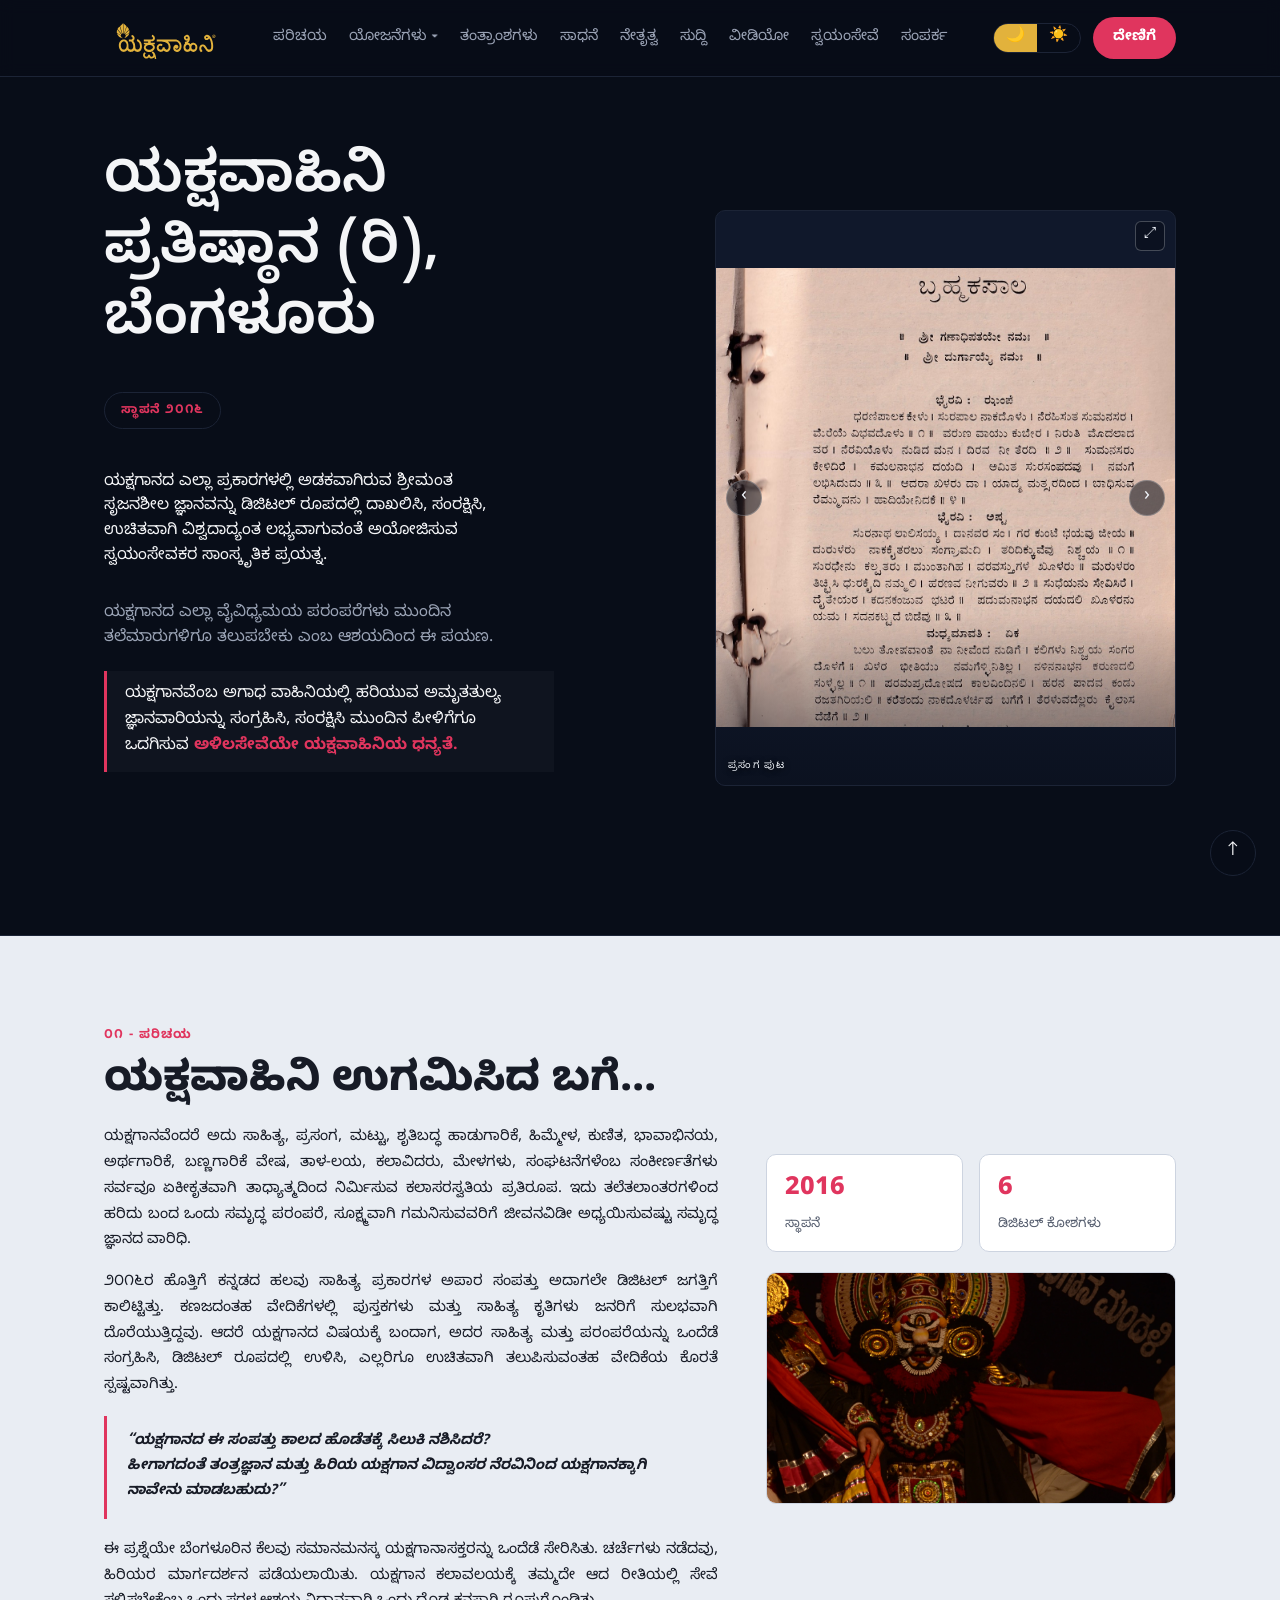
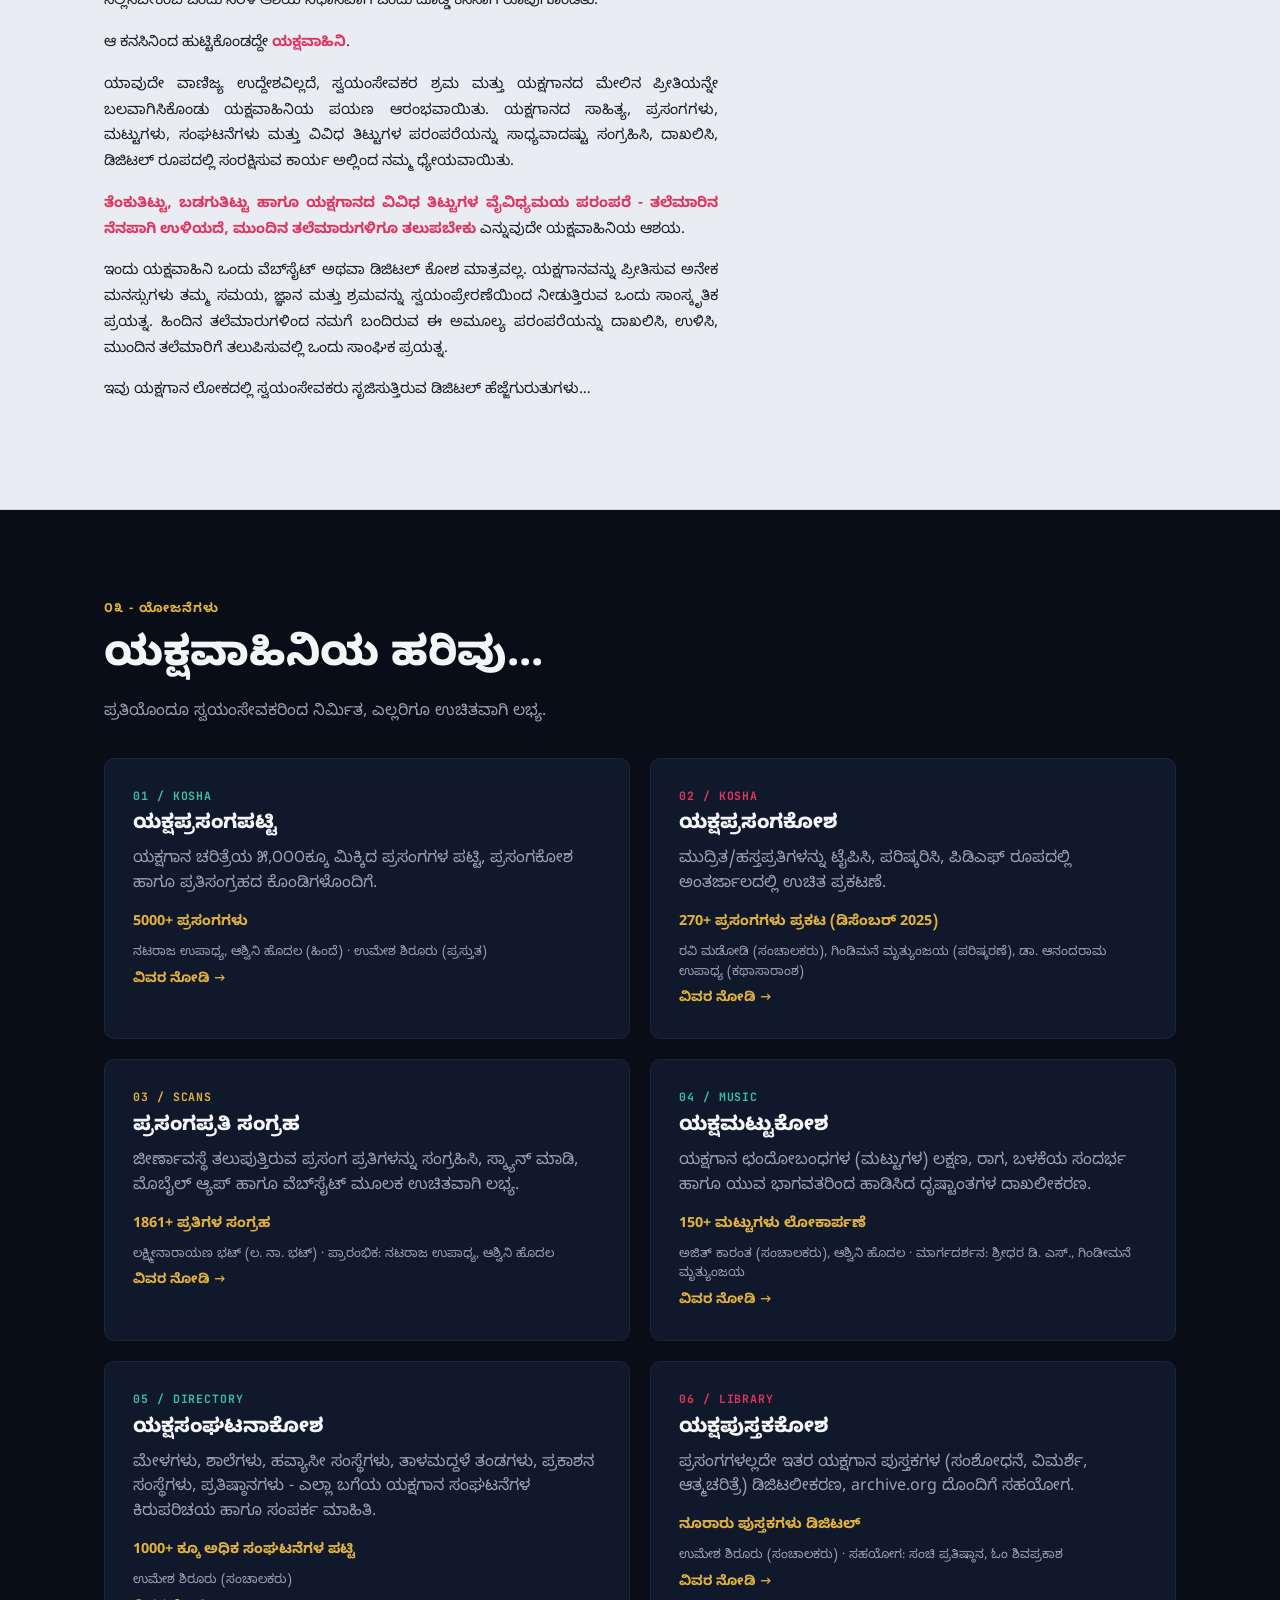
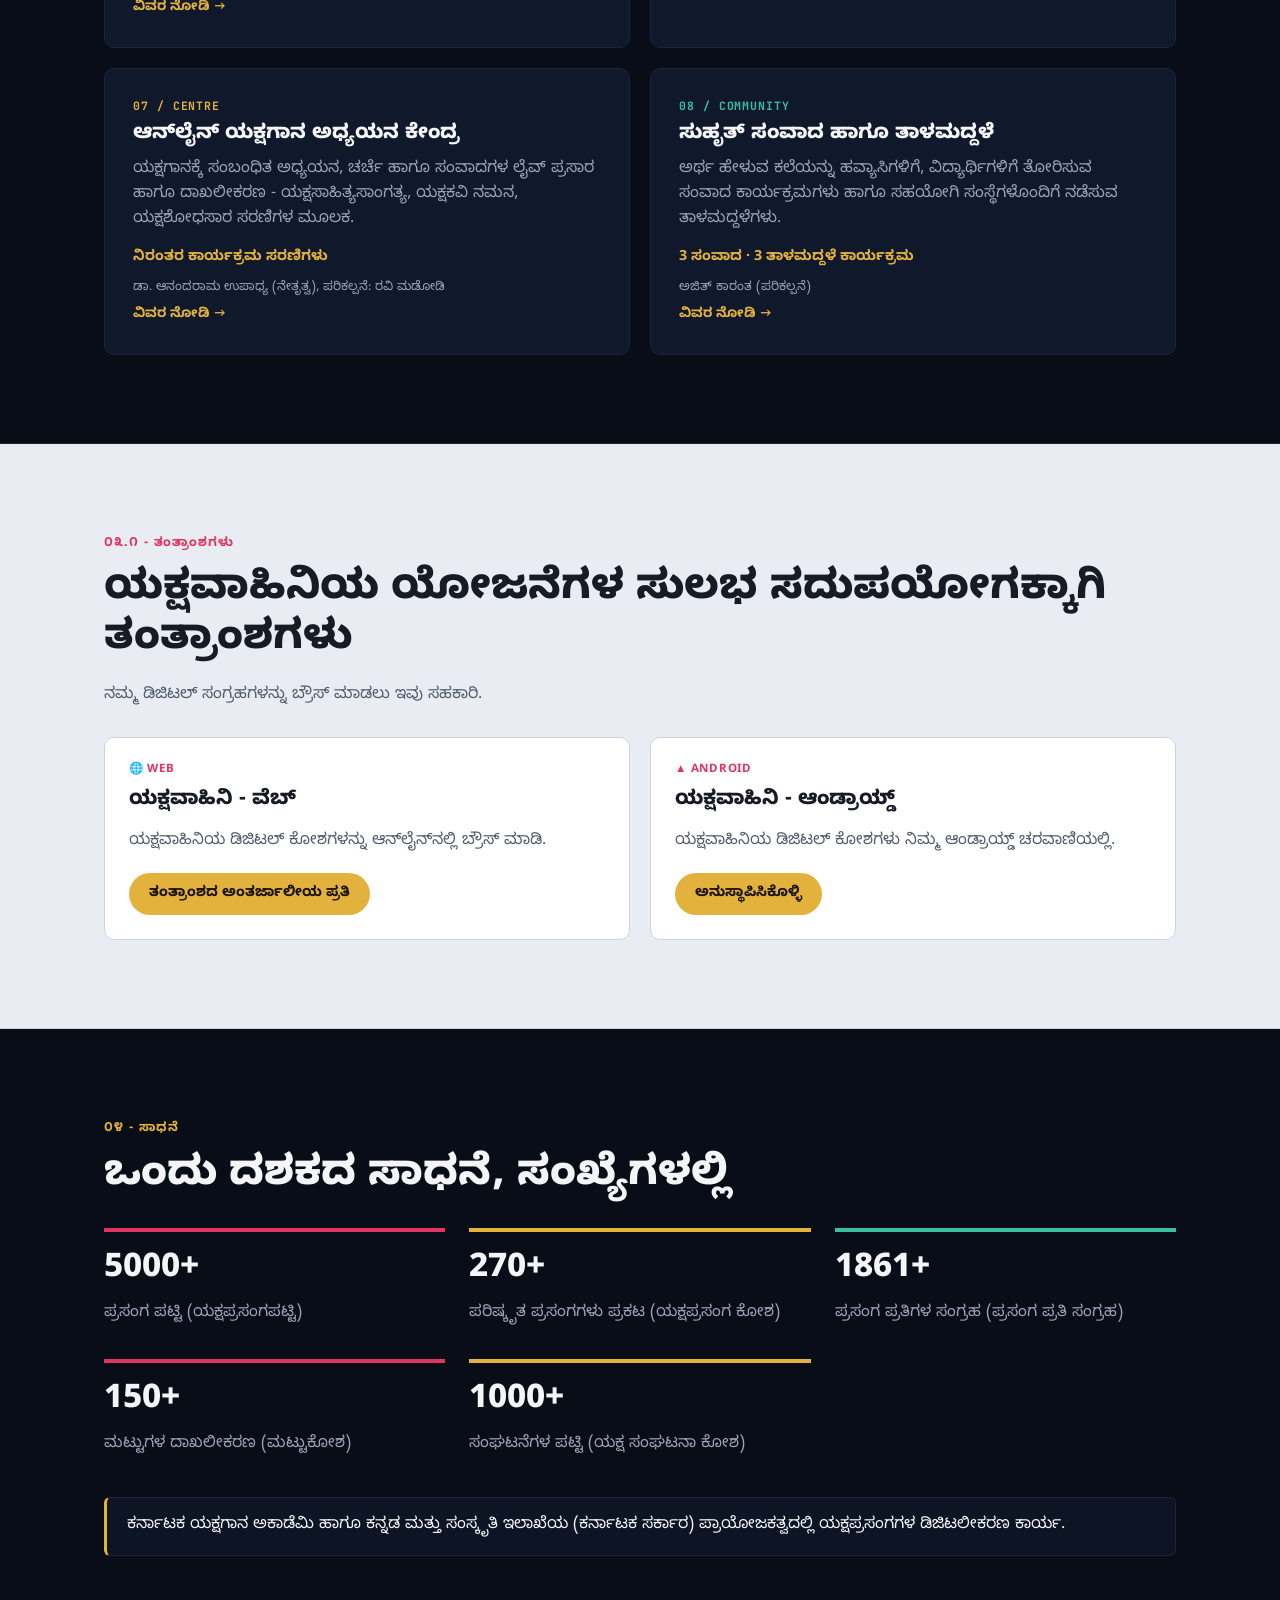
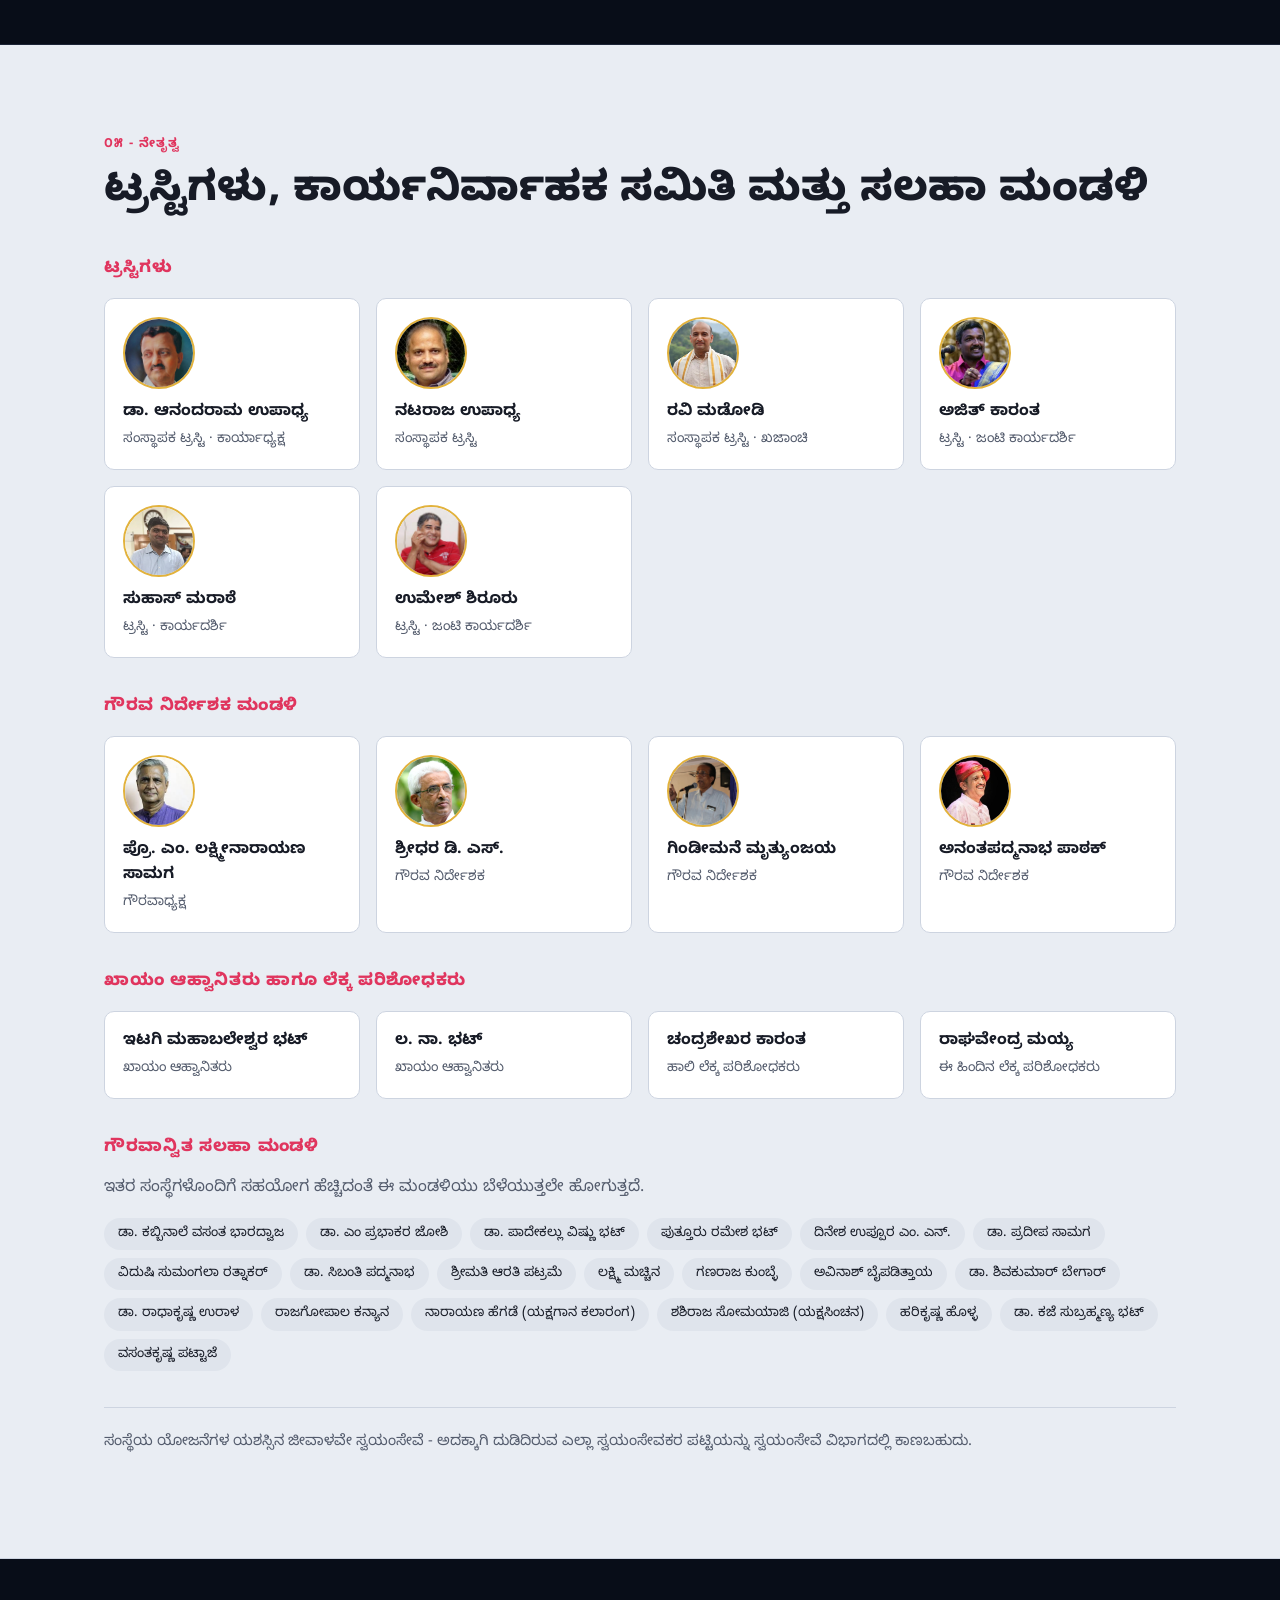
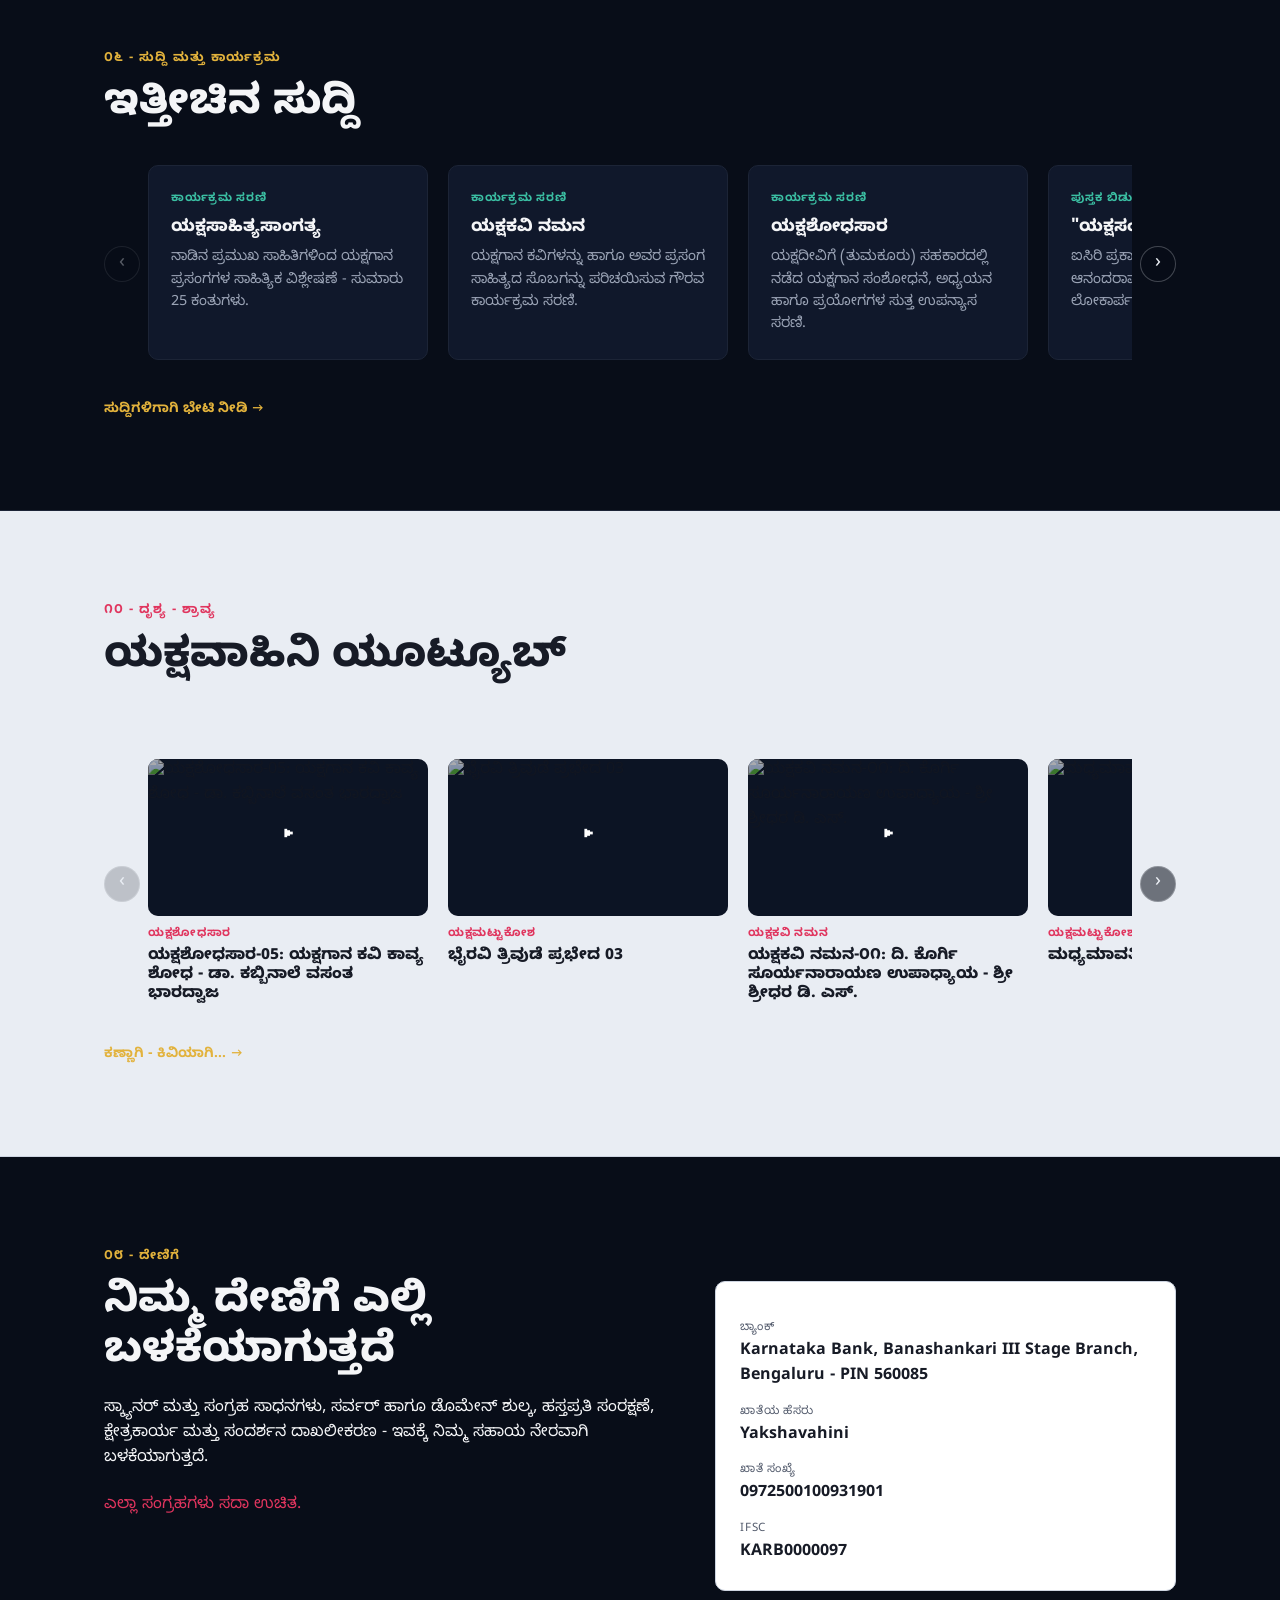
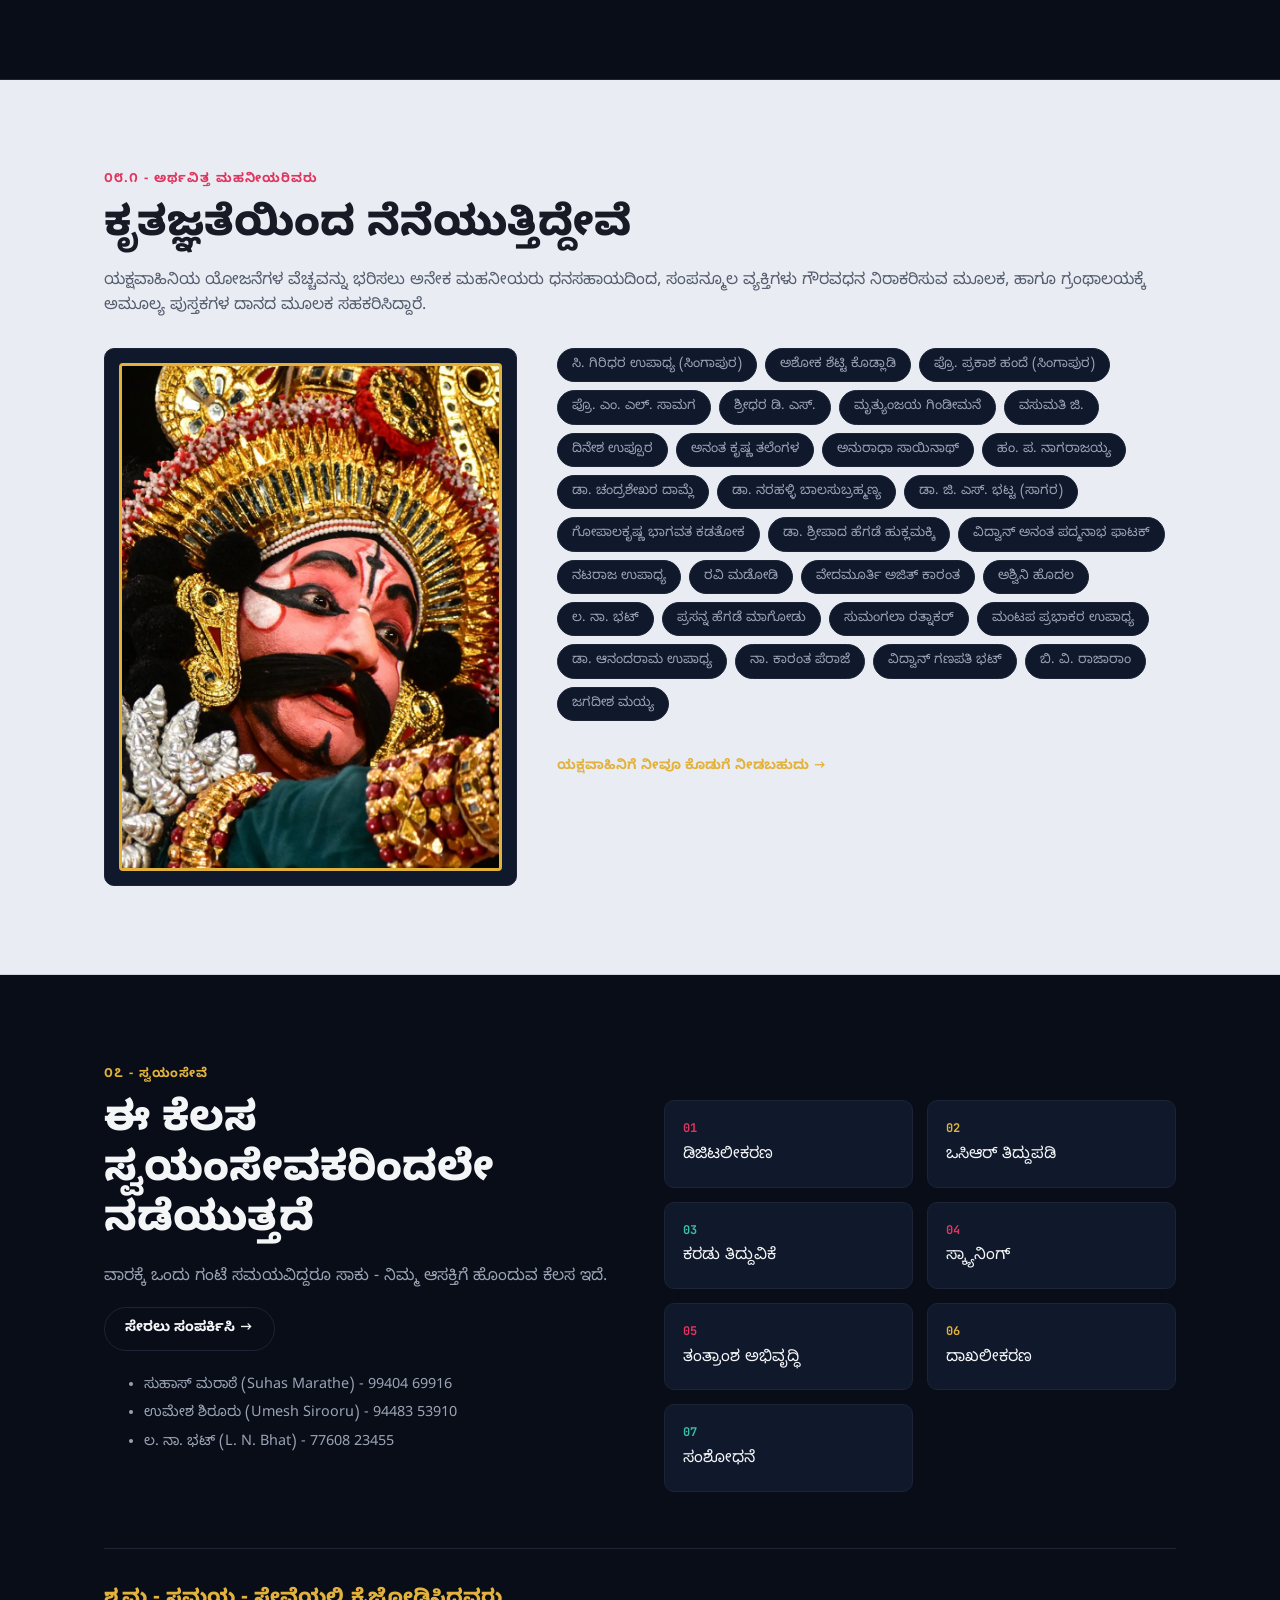
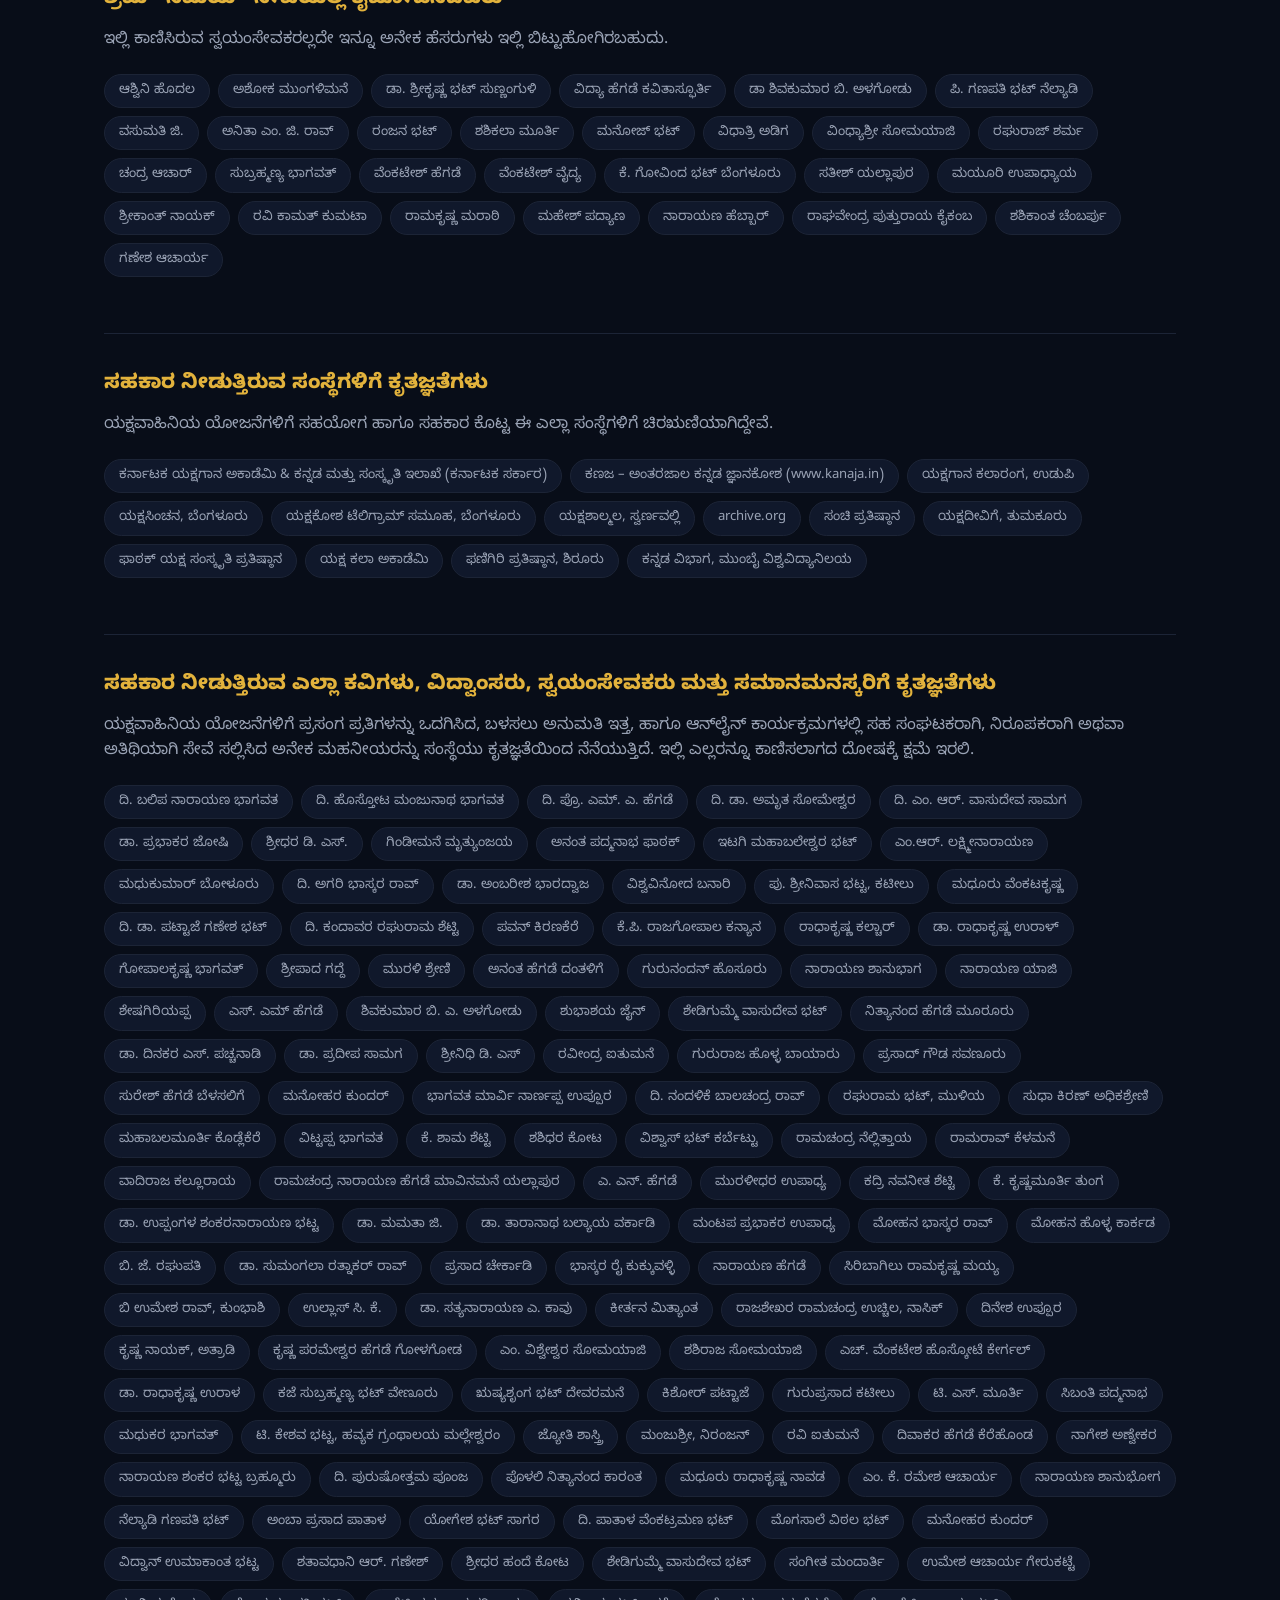
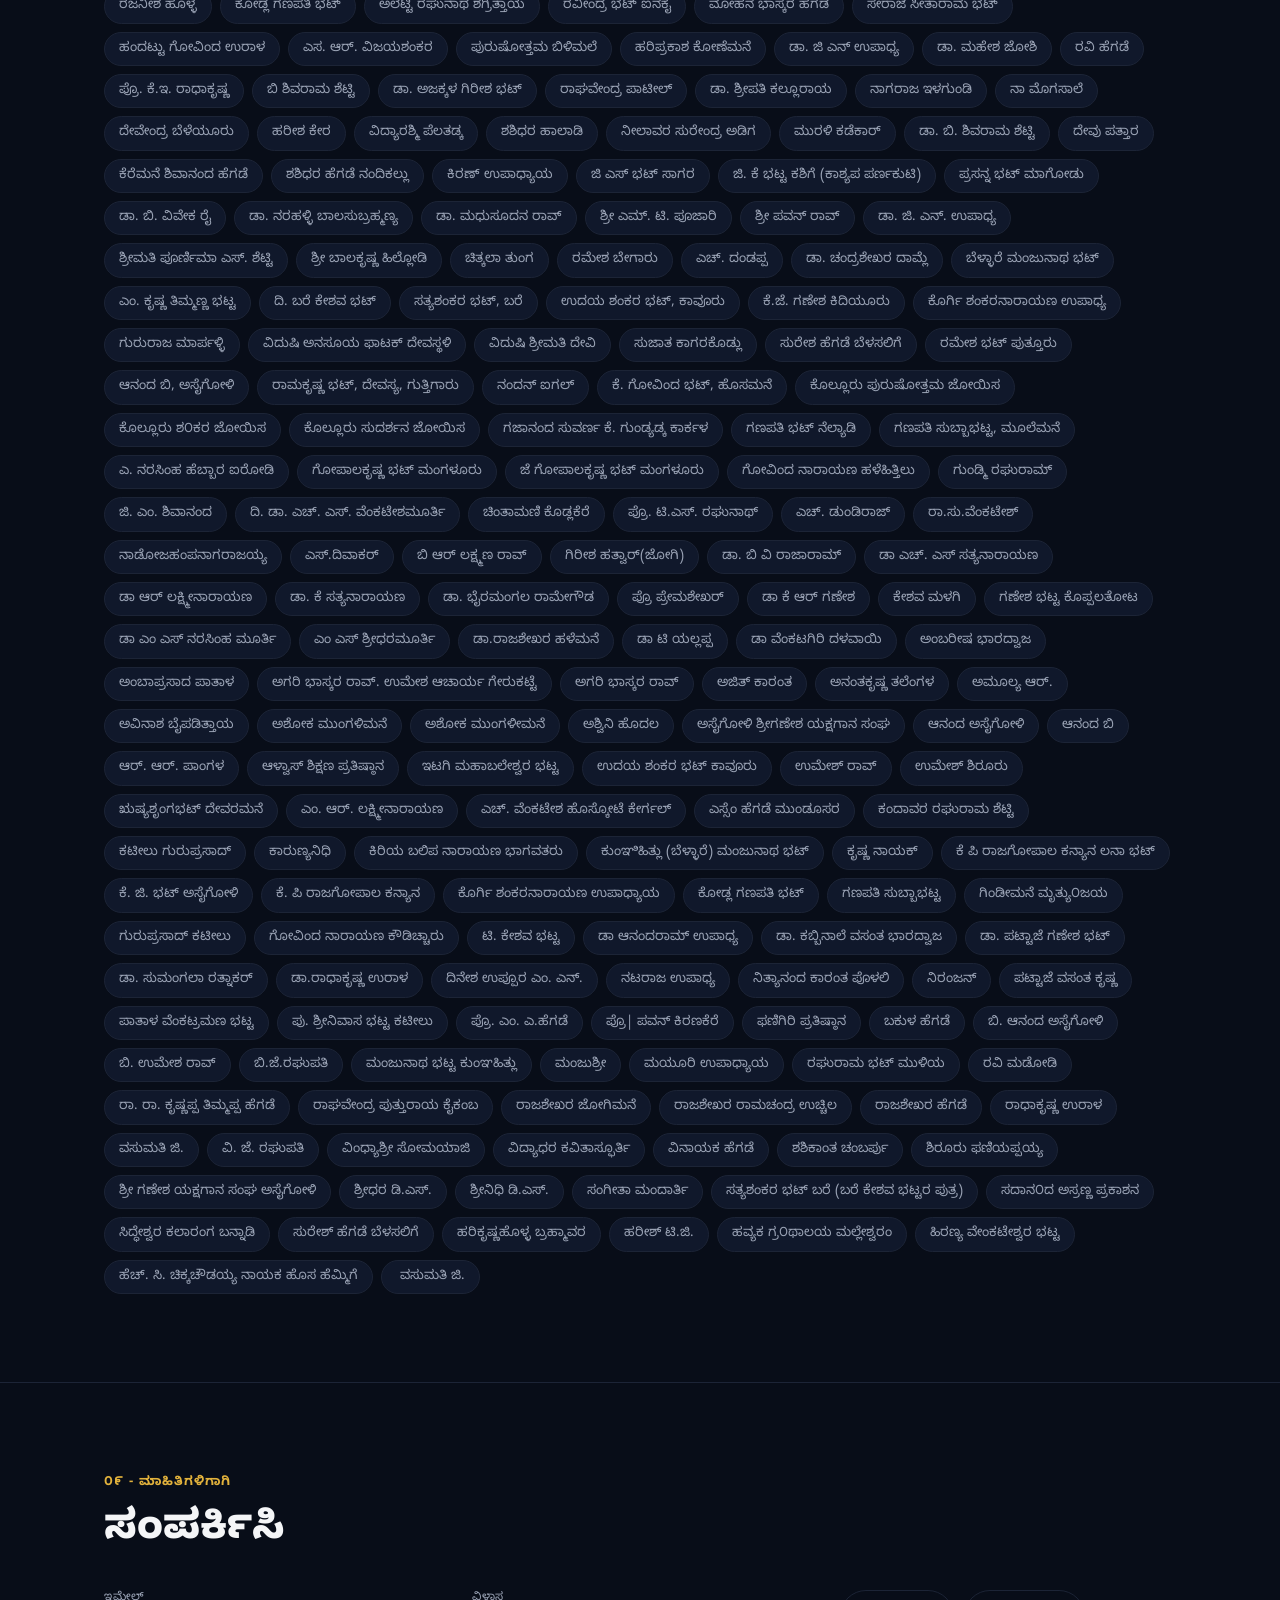
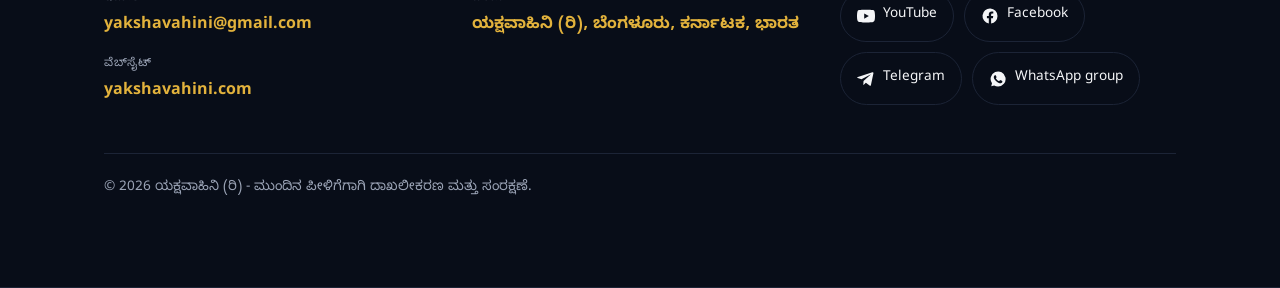
==== commit bda15a4c: "Add a light theme toggle Tokenizes the previously-hardcoded card/overlay colors (#10182b, #0c1220, #" ====
--- a/index.html
+++ b/index.html
@@ -38,6 +38,10 @@
         <button data-lang="kn" type="button">ಕನ್ನಡ</button>
         <button data-lang="en" type="button">English</button>
       </div>
+      <div class="theme-toggle">
+        <button data-theme="dark" type="button" aria-label="Dark theme">🌙</button>
+        <button data-theme="light" type="button" aria-label="Light theme">☀️</button>
+      </div>
       <a class="btn btn-donate" href="#donate">
         <span lang="kn">ದೇಣಿಗೆ</span><span lang="en">Donate</span>
       </a>
--- a/css/styles.css
+++ b/css/styles.css
@@ -12,9 +12,36 @@
   --teal: #3bbfa3;
   --border-dark: #1c2436;
   --border-light: #cdd4e0;
+  --card-bg: #10182b;
+  --card-bg-alt: #0c1220;
+  --highlight-bg: #0d1424;
+  --icon-on-overlay: #eef2f8;
+  --overlay-header: rgba(8,13,24,0.92);
+  --overlay-btn: rgba(8,13,24,0.55);
+  --overlay-btn-hover: rgba(8,13,24,0.85);
+  --overlay-subtle: rgba(255,255,255,0.03);
+  --overlay-border: rgba(238,242,248,0.25);
   --max-width: 1120px;
   --radius: 10px;
   font-size: 16px;
+}
+
+:root[data-theme="light"] {
+  --bg-dark: #f6f7fb;
+  --text-on-dark: #171b26;
+  --text-on-dark-muted: #5b6478;
+  --border-dark: #dde2ea;
+  --bg-light: #eef1f6;
+  --bg-light-2: #e3e7ee;
+  --card-bg: #ffffff;
+  --card-bg-alt: #ffffff;
+  --highlight-bg: #fdf6e6;
+  --icon-on-overlay: #171b26;
+  --overlay-header: rgba(255,255,255,0.88);
+  --overlay-btn: rgba(255,255,255,0.6);
+  --overlay-btn-hover: rgba(255,255,255,0.9);
+  --overlay-subtle: rgba(0,0,0,0.035);
+  --overlay-border: rgba(23,27,38,0.15);
 }
 
 * { box-sizing: border-box; }
@@ -51,7 +78,7 @@
   position: sticky;
   top: 0;
   z-index: 100;
-  background: rgba(8, 13, 24, 0.92);
+  background: var(--overlay-header);
   backdrop-filter: blur(8px);
   border-bottom: 1px solid var(--border-dark);
 }
@@ -92,7 +119,7 @@
   display: none;
   position: absolute; top: 100%; left: 0; margin-top: 14px;
   min-width: 240px; max-height: 60vh; overflow-y: auto;
-  background: #0c1220; border: 1px solid var(--border-dark); border-radius: 8px;
+  background: var(--card-bg-alt); border: 1px solid var(--border-dark); border-radius: 8px;
   padding: 8px; box-shadow: 0 12px 32px rgba(0,0,0,0.4); z-index: 50;
 }
 .nav-dropdown-menu a {
@@ -143,6 +170,27 @@
 .lang-toggle button.active {
   background: var(--gold);
   color: #1a1200;
+}
+
+.theme-toggle {
+  display: flex;
+  border: 1px solid var(--border-dark);
+  border-radius: 999px;
+  overflow: hidden;
+}
+
+.theme-toggle button {
+  background: transparent;
+  color: var(--text-on-dark-muted);
+  border: none;
+  padding: 6px 12px;
+  font-size: 0.95rem;
+  line-height: 1;
+  cursor: pointer;
+}
+
+.theme-toggle button.active {
+  background: var(--gold);
 }
 
 .btn {
@@ -213,7 +261,7 @@
   margin: -12px 0 32px;
   padding: 12px 18px;
   border-left: 3px solid var(--pink);
-  background: rgba(255, 255, 255, 0.03);
+  background: var(--overlay-subtle);
   line-height: 1.6;
 }
 .hero-highlight strong { color: var(--pink); }
@@ -235,7 +283,7 @@
   overflow: hidden;
   border-radius: var(--radius);
   border: 1px solid var(--border-dark);
-  background: #10182b;
+  background: var(--card-bg);
   cursor: pointer;
 }
 .carousel-track { display: flex; height: 100%; width: 100%; }
@@ -250,24 +298,41 @@
 .carousel-nav {
   position: absolute; top: 50%; transform: translateY(-50%);
   z-index: 3; width: 36px; height: 36px; border-radius: 50%;
-  border: 1px solid rgba(238,242,248,0.25); background: rgba(8,13,24,0.55);
-  color: #eef2f8; font-size: 1.2rem; line-height: 1; cursor: pointer;
+  border: 1px solid var(--overlay-border); background: var(--overlay-btn);
+  color: var(--icon-on-overlay); font-size: 1.2rem; line-height: 1; cursor: pointer;
   display: flex; align-items: center; justify-content: center;
   transition: background 0.15s, border-color 0.15s;
 }
-.carousel-nav:hover { background: rgba(8,13,24,0.85); border-color: var(--gold); }
+.carousel-nav:hover { background: var(--overlay-btn-hover); border-color: var(--gold); }
 .carousel-prev { left: 10px; }
 .carousel-next { right: 10px; }
 
 .carousel-expand {
   position: absolute; top: 10px; right: 10px; z-index: 3;
   width: 30px; height: 30px; border-radius: 6px;
-  border: 1px solid rgba(238,242,248,0.25); background: rgba(8,13,24,0.55);
-  color: #eef2f8; font-size: 0.85rem; cursor: pointer;
+  border: 1px solid var(--overlay-border); background: var(--overlay-btn);
+  color: var(--icon-on-overlay); font-size: 0.85rem; cursor: pointer;
   display: flex; align-items: center; justify-content: center;
   transition: background 0.15s, border-color 0.15s;
 }
-.carousel-expand:hover { background: rgba(8,13,24,0.85); border-color: var(--gold); }
+.carousel-expand:hover { background: var(--overlay-btn-hover); border-color: var(--gold); }
+
+/* ---------- Back to top ---------- */
+.back-to-top {
+  position: fixed; right: 24px; bottom: 24px; z-index: 90;
+  width: 46px; height: 46px; border-radius: 50%;
+  border: 1px solid var(--border-dark); background: var(--overlay-btn-hover);
+  color: var(--text-on-dark); font-size: 1.2rem; line-height: 1; cursor: pointer;
+  display: flex; align-items: center; justify-content: center;
+  opacity: 0; pointer-events: none; transform: translateY(10px);
+  transition: opacity 0.2s, transform 0.2s, border-color 0.15s;
+  backdrop-filter: blur(4px);
+}
+.back-to-top.visible { opacity: 1; pointer-events: auto; transform: translateY(0); }
+.back-to-top:hover { border-color: var(--gold); color: var(--gold); }
+@media (max-width: 640px) {
+  .back-to-top { right: 16px; bottom: 16px; width: 42px; height: 42px; }
+}
 
 /* ---------- Lightbox ---------- */
 .lightbox-overlay {
@@ -338,7 +403,7 @@
   margin: 8px 0 20px;
   padding: 14px 20px;
   border-left: 3px solid var(--pink);
-  background: rgba(255, 255, 255, 0.03);
+  background: var(--overlay-subtle);
   font-style: italic;
   font-weight: 700;
   line-height: 1.7;
@@ -357,7 +422,7 @@
 
 /* ---------- Projects ---------- */
 .project-grid { display: grid; grid-template-columns: repeat(2, 1fr); gap: 20px; margin-top: 32px; }
-.project-card { background: #10182b; border: 1px solid var(--border-dark); border-radius: var(--radius); padding: 28px; transition: border-color 0.15s; }
+.project-card { background: var(--card-bg); border: 1px solid var(--border-dark); border-radius: var(--radius); padding: 28px; transition: border-color 0.15s; }
 .project-card:hover { border-color: var(--gold); }
 .project-card .code { font-size: 0.72rem; letter-spacing: 0.08em; color: var(--teal); font-weight: 700; margin-bottom: 10px; }
 .project-card:nth-child(4n+2) .code { color: var(--pink); }
@@ -387,7 +452,7 @@
   border-left: 3px solid var(--gold);
   border-radius: 6px;
   padding: 16px 20px;
-  background: #0d1424;
+  background: var(--highlight-bg);
 }
 
 /* ---------- Leadership ---------- */
@@ -418,10 +483,10 @@
 .h-carousel .carousel-prev { left: 0; }
 .h-carousel .carousel-next { right: 0; }
 .h-carousel .carousel-nav:disabled { opacity: 0.35; cursor: default; }
-.h-carousel .carousel-nav:disabled:hover { background: rgba(8,13,24,0.55); border-color: rgba(238,242,248,0.25); }
+.h-carousel .carousel-nav:disabled:hover { background: var(--overlay-btn); border-color: var(--overlay-border); }
 
 /* ---------- News ---------- */
-.news-card { background: #10182b; border: 1px solid var(--border-dark); border-radius: var(--radius); padding: 22px; height: 100%; }
+.news-card { background: var(--card-bg); border: 1px solid var(--border-dark); border-radius: var(--radius); padding: 22px; height: 100%; }
 .news-card .tag { font-size: 0.72rem; text-transform: uppercase; letter-spacing: 0.06em; color: var(--teal); font-weight: 700; margin-bottom: 10px; }
 .news-card h3 { margin-bottom: 8px; font-size: 1.05rem; }
 .news-card p { color: var(--text-on-dark-muted); margin: 0; font-size: 0.9rem; }
@@ -432,7 +497,7 @@
 
 /* ---------- Videos ---------- */
 .video-card { cursor: pointer; }
-.video-thumb { position: relative; border-radius: var(--radius); overflow: hidden; aspect-ratio: 16 / 9; background: #10182b; }
+.video-thumb { position: relative; border-radius: var(--radius); overflow: hidden; aspect-ratio: 16 / 9; background: var(--card-bg); }
 .video-thumb img { width: 100%; height: 100%; object-fit: cover; }
 .video-thumb .play-btn {
   position: absolute; inset: 0; display: flex; align-items: center; justify-content: center;
@@ -446,7 +511,7 @@
 /* ---------- Volunteer ---------- */
 .volunteer-grid { display: grid; grid-template-columns: 1fr 1fr; gap: 48px; align-items: start; }
 .ways-grid { display: grid; grid-template-columns: 1fr 1fr; gap: 14px; }
-.way-card { background: #10182b; border: 1px solid var(--border-dark); border-radius: var(--radius); padding: 18px; }
+.way-card { background: var(--card-bg); border: 1px solid var(--border-dark); border-radius: var(--radius); padding: 18px; }
 .way-card .code { color: var(--pink); font-size: 0.75rem; font-weight: 700; margin-bottom: 6px; }
 .way-card:nth-child(4n+2) .code { color: var(--gold); }
 .way-card:nth-child(4n+3) .code { color: var(--teal); }
@@ -456,7 +521,7 @@
 .name-group { margin-top: 56px; padding-top: 40px; border-top: 1px solid var(--border-dark); }
 .name-group h3 { color: var(--gold); margin-bottom: 8px; }
 .name-tags { margin-top: 20px; display: flex; flex-wrap: wrap; gap: 8px; }
-.name-tags span { background: #10182b; border: 1px solid var(--border-dark); border-radius: 999px; padding: 6px 14px; font-size: 0.82rem; color: var(--text-on-dark-muted); }
+.name-tags span { background: var(--card-bg); border: 1px solid var(--border-dark); border-radius: 999px; padding: 6px 14px; font-size: 0.82rem; color: var(--text-on-dark-muted); }
 
 /* ---------- Donate ---------- */
 .donate-grid { display: grid; grid-template-columns: 1.1fr 0.9fr; gap: 48px; align-items: start; }
@@ -469,7 +534,7 @@
 /* ---------- Donors ---------- */
 .donors-layout { display: grid; grid-template-columns: 0.8fr 1.2fr; gap: 40px; align-items: start; margin-top: 28px; }
 .donor-photo-frame {
-  background: #10182b; border: 1px solid var(--border-dark);
+  background: var(--card-bg); border: 1px solid var(--border-dark);
   border-radius: var(--radius); padding: 14px;
 }
 .donor-photo {
@@ -478,7 +543,7 @@
 }
 .donor-photo img { width: 100%; aspect-ratio: 3 / 4; object-fit: cover; display: block; }
 .donor-names { display: flex; flex-wrap: wrap; gap: 8px; }
-.donor-names span { background: #10182b; border: 1px solid var(--border-dark); border-radius: 999px; padding: 6px 14px; font-size: 0.82rem; color: var(--text-on-dark-muted); }
+.donor-names span { background: var(--card-bg); border: 1px solid var(--border-dark); border-radius: 999px; padding: 6px 14px; font-size: 0.82rem; color: var(--text-on-dark-muted); }
 .donors-cta { margin-top: 24px; }
 
 /* ---------- Contact / Footer ---------- */
@@ -520,7 +585,7 @@
     display: none;
     position: absolute; top: 100%; left: 0; right: 0;
     flex-direction: column; flex-wrap: nowrap; gap: 2px;
-    background: #0c1220; border-bottom: 1px solid var(--border-dark);
+    background: var(--card-bg-alt); border-bottom: 1px solid var(--border-dark);
     padding: 12px 24px 20px;
     max-height: calc(100vh - 64px); overflow-y: auto;
   }
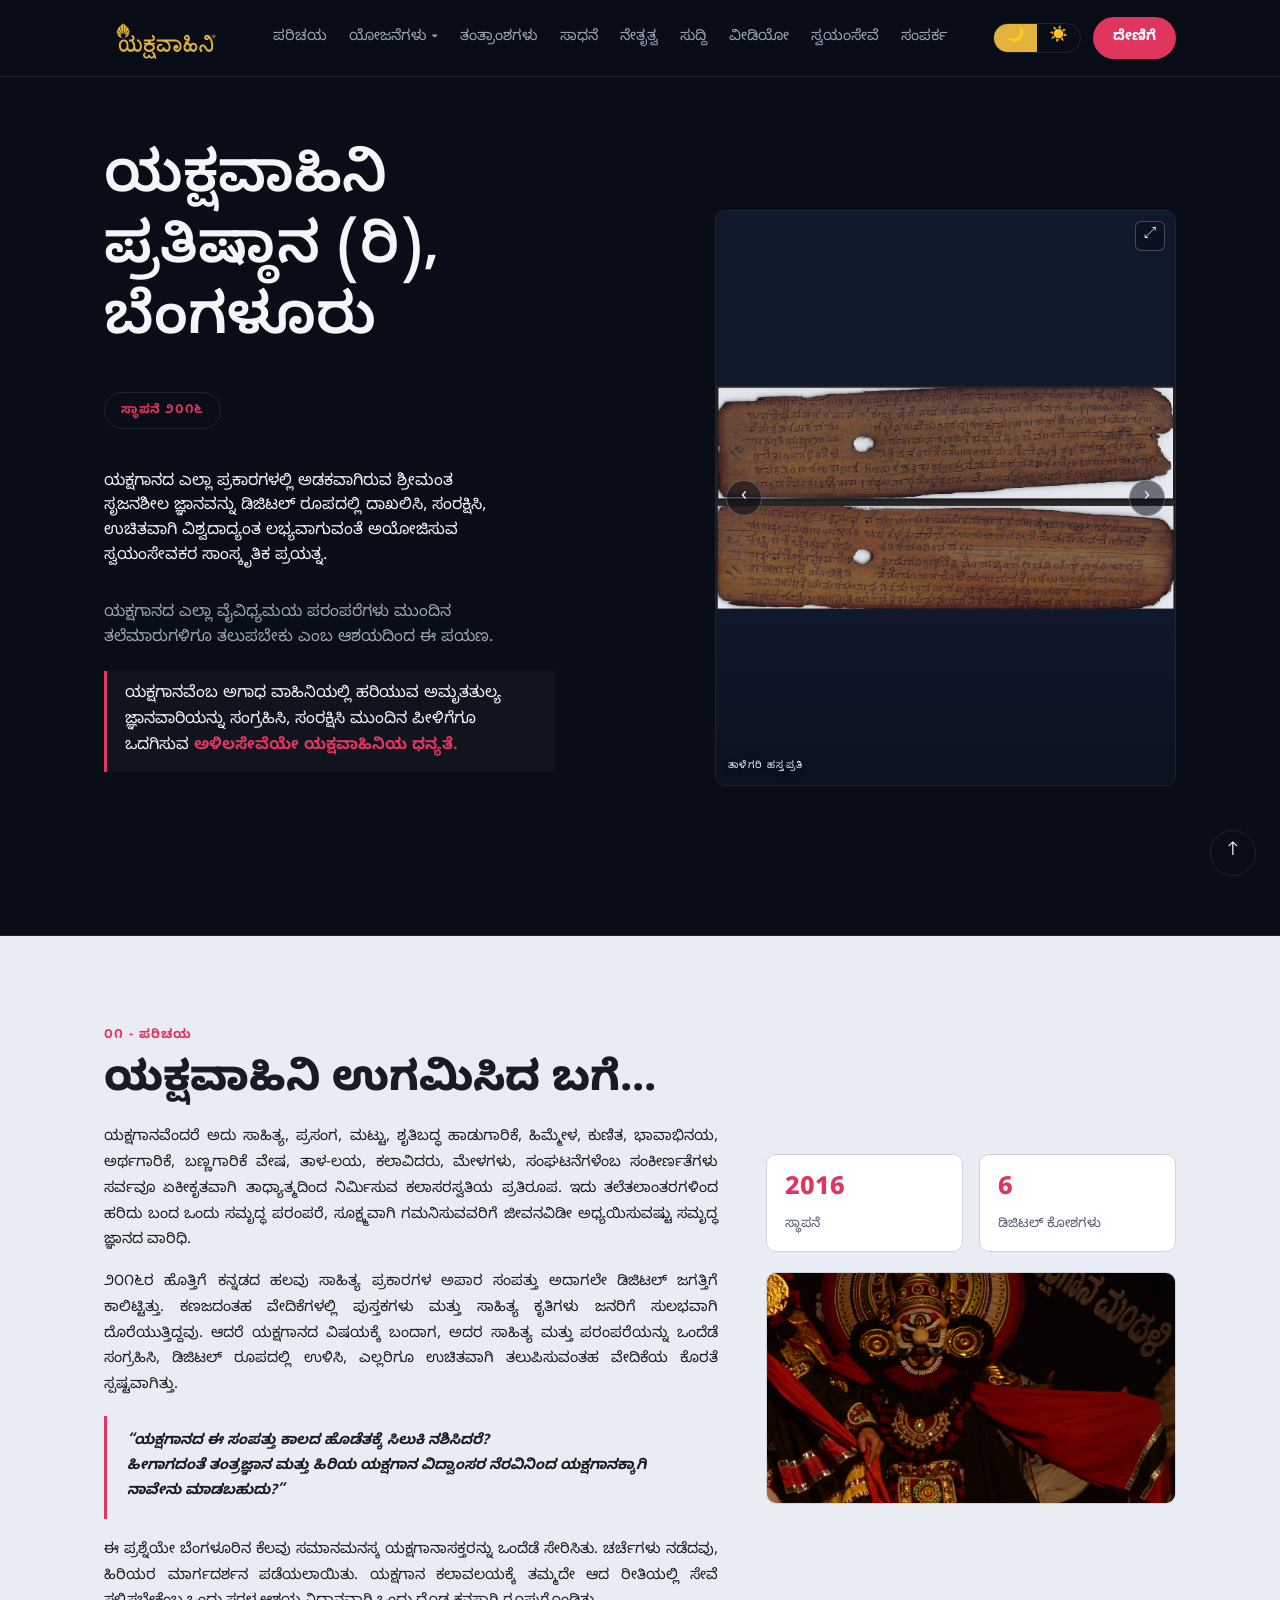
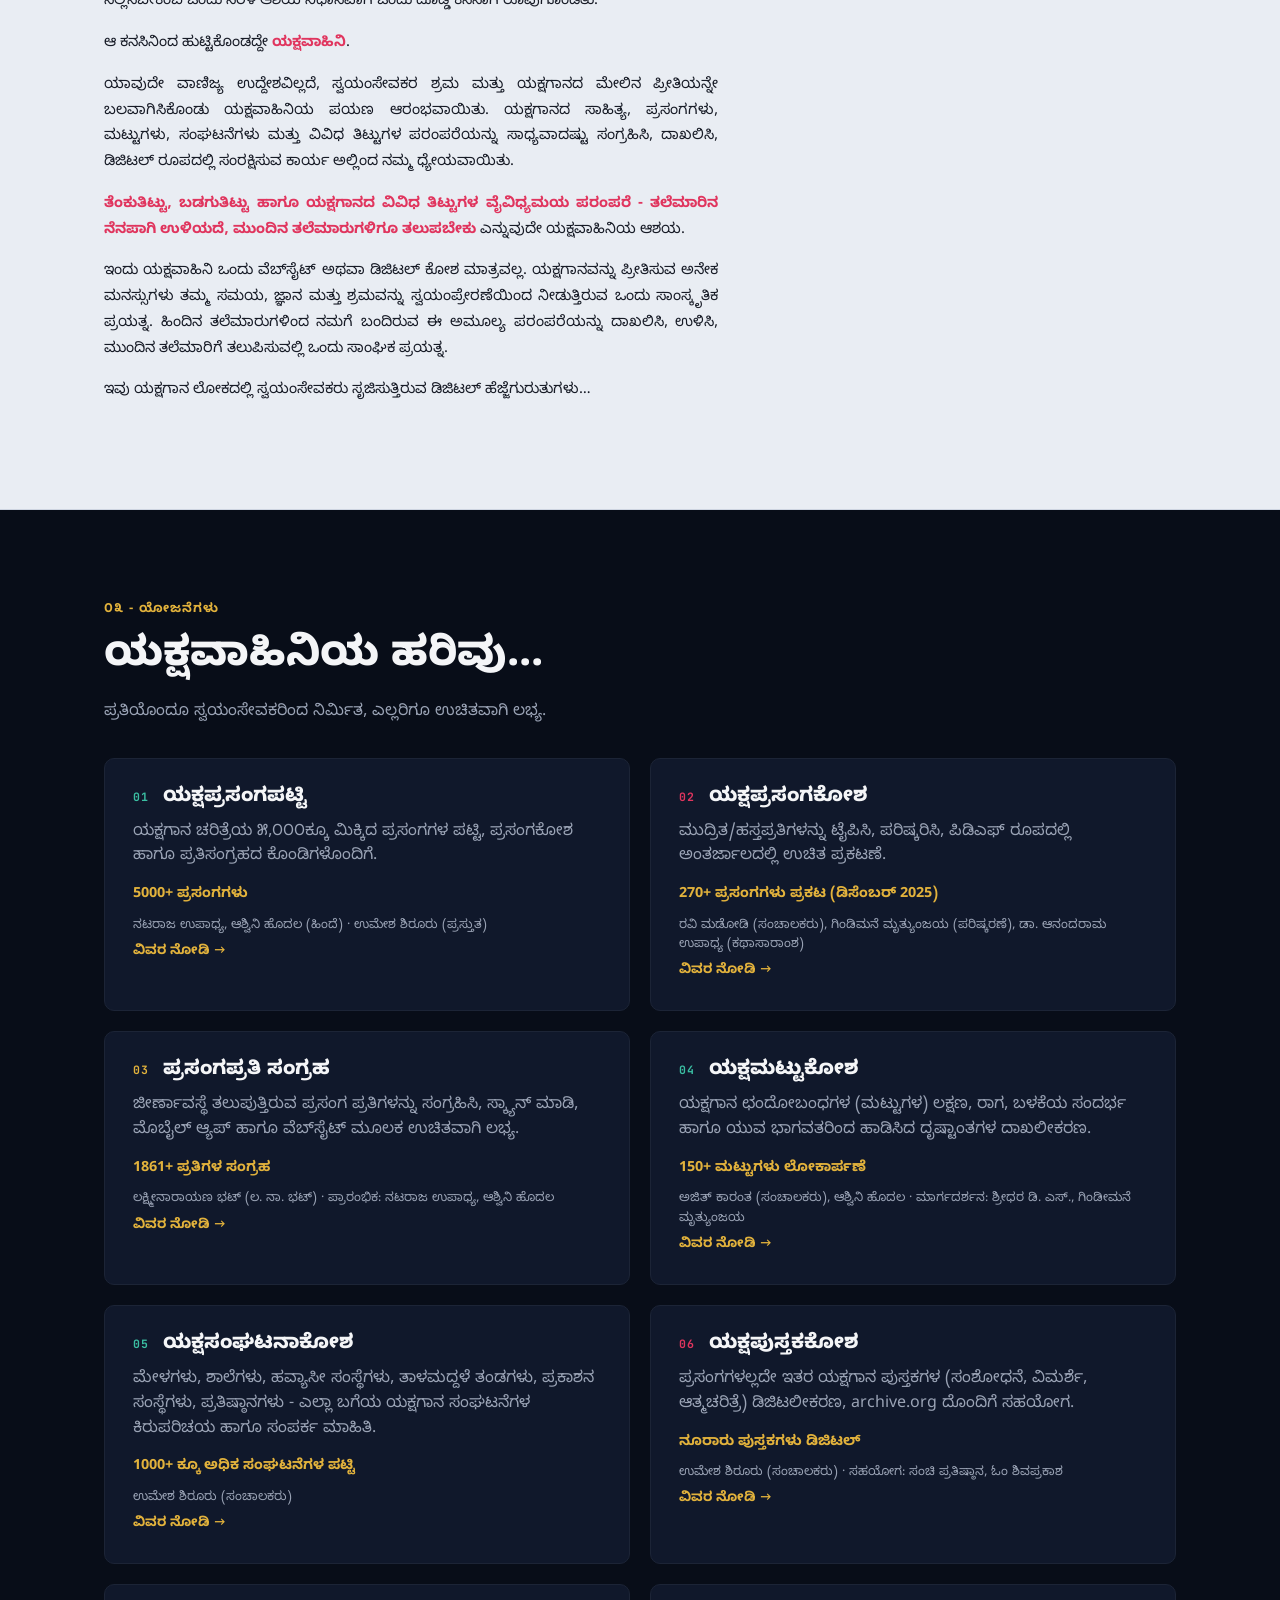
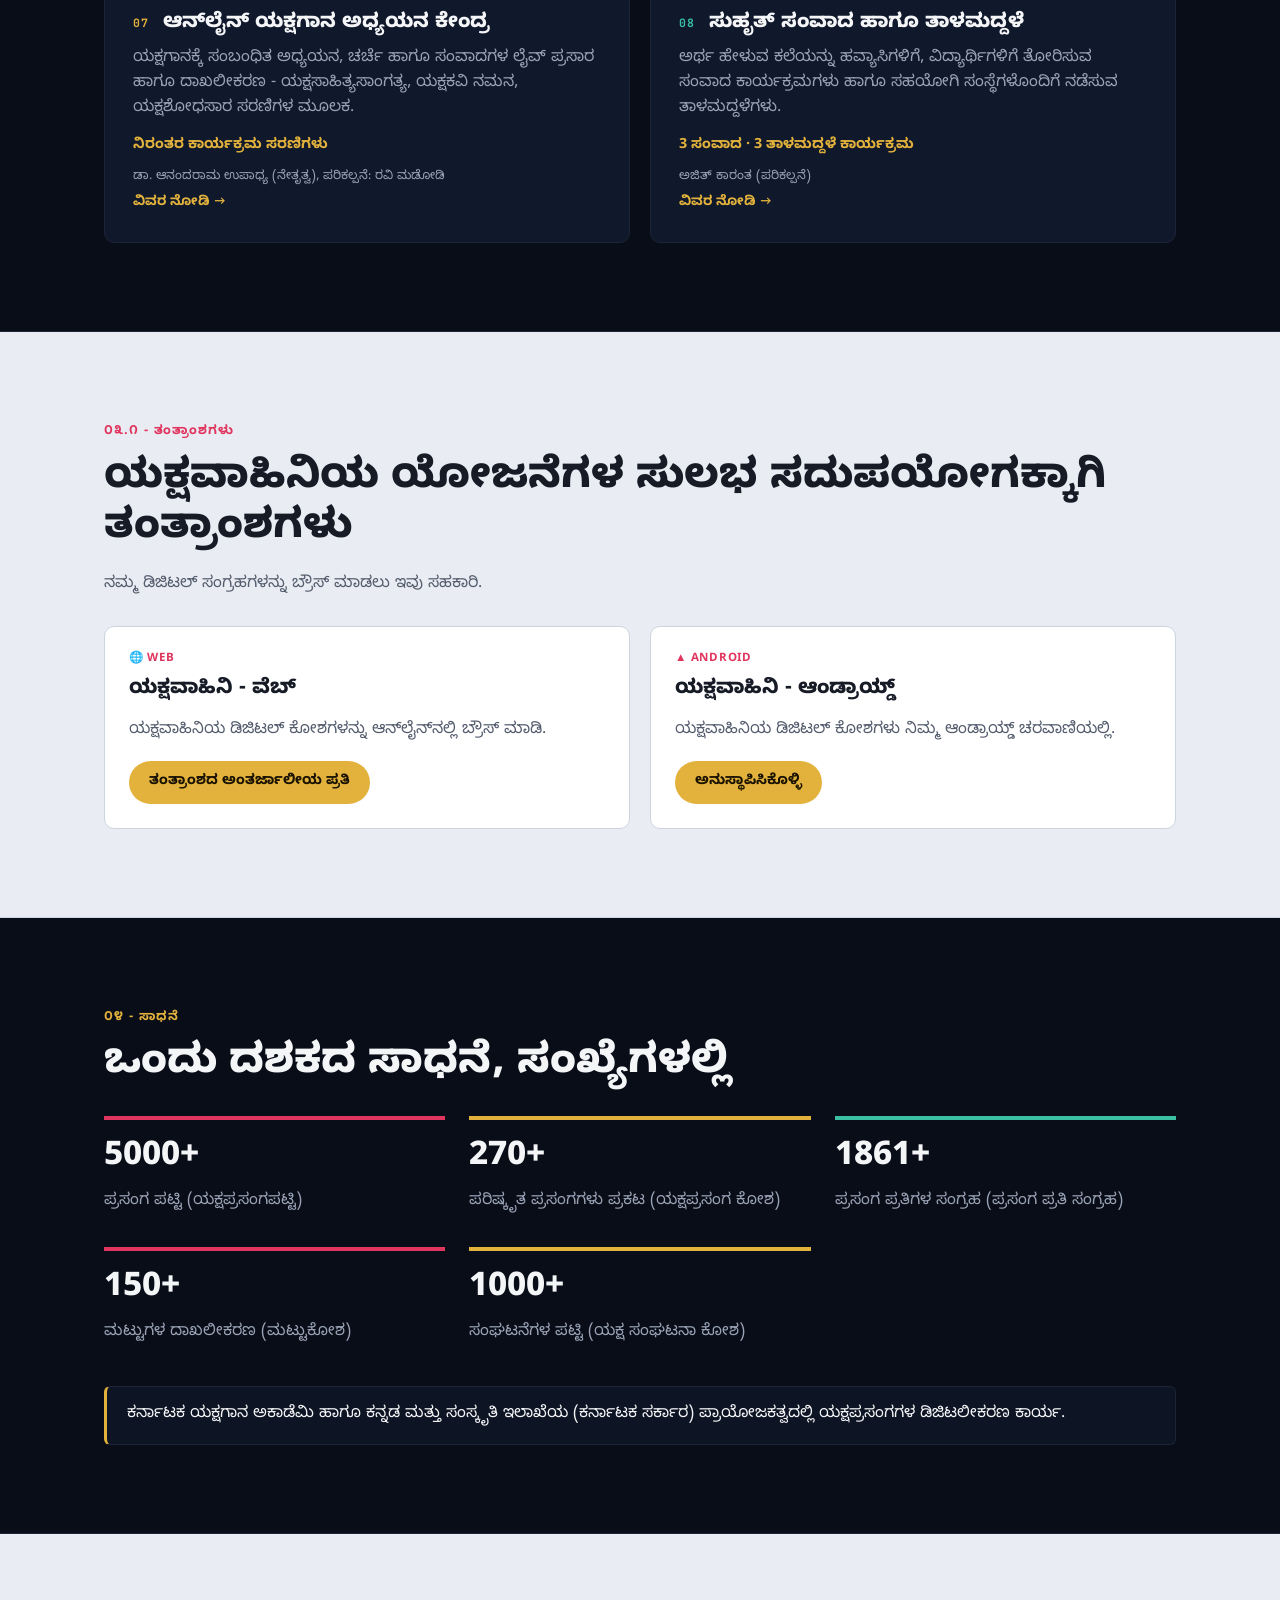
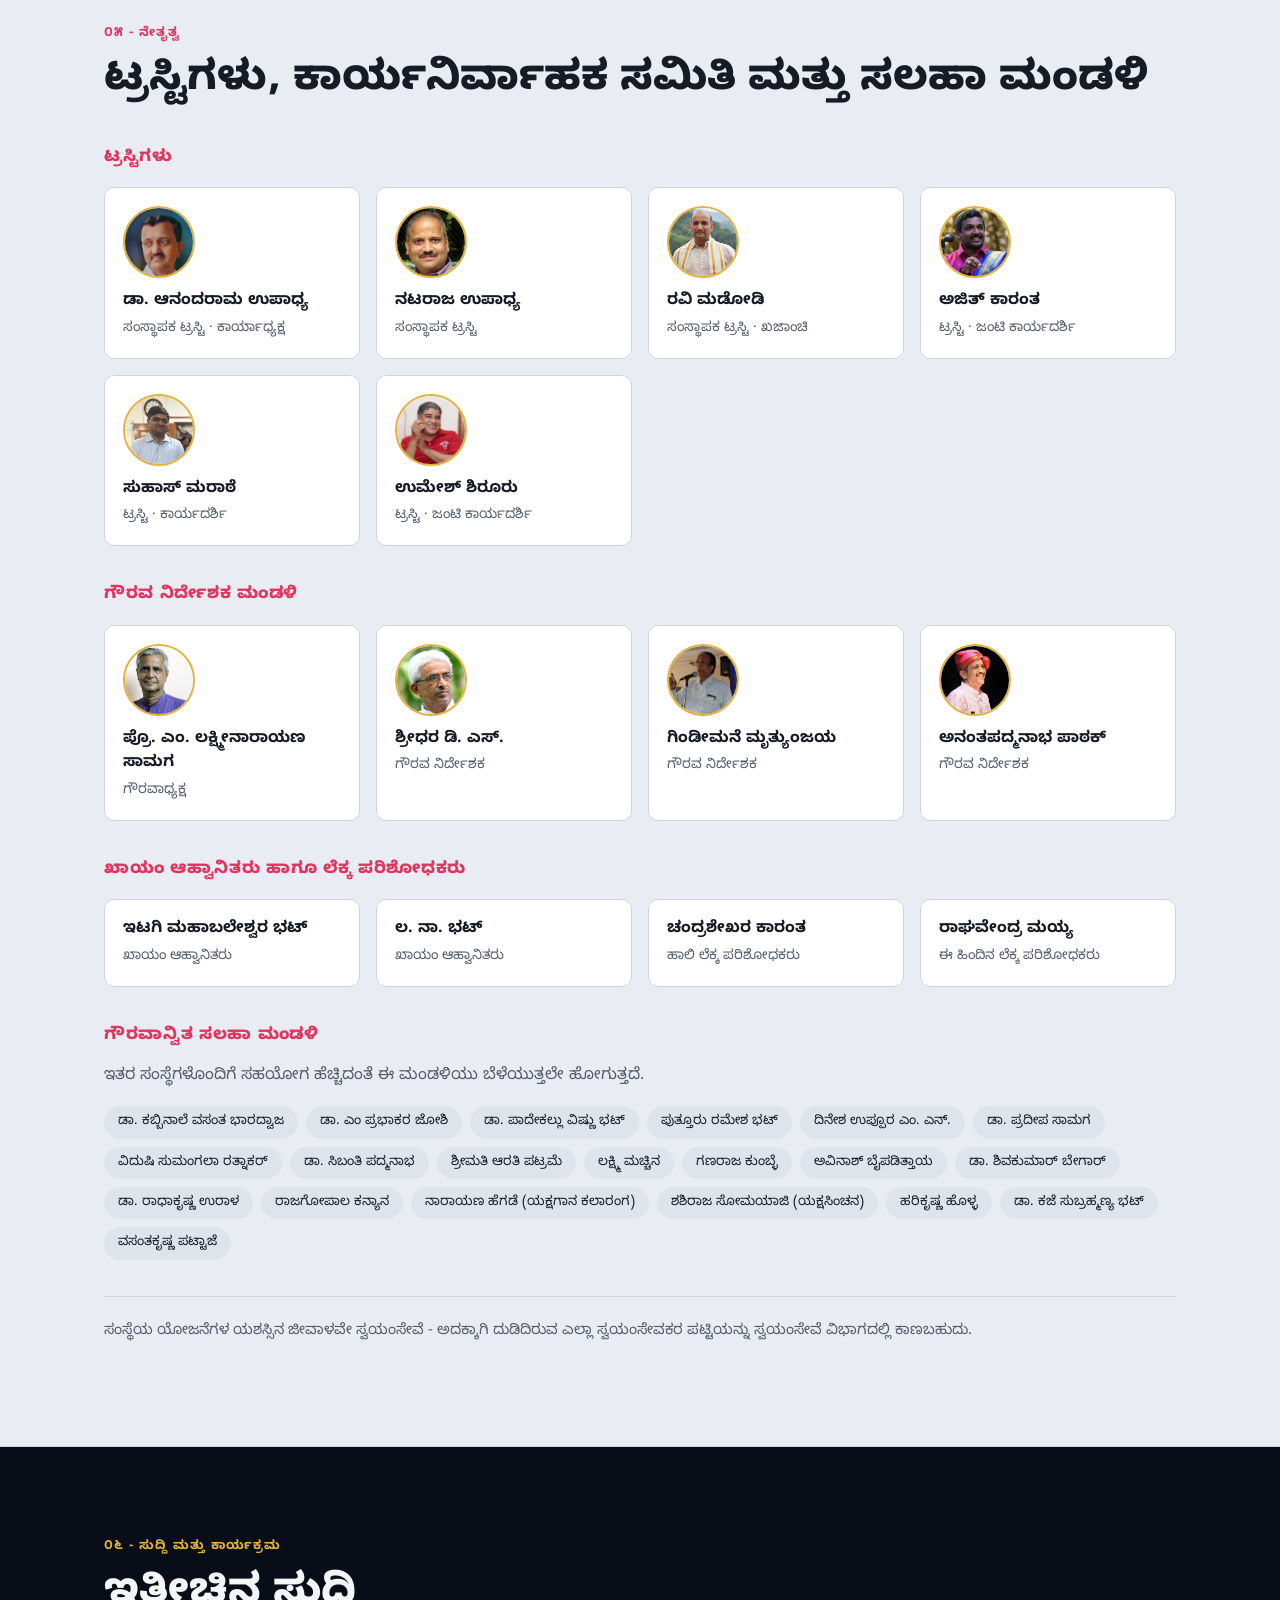
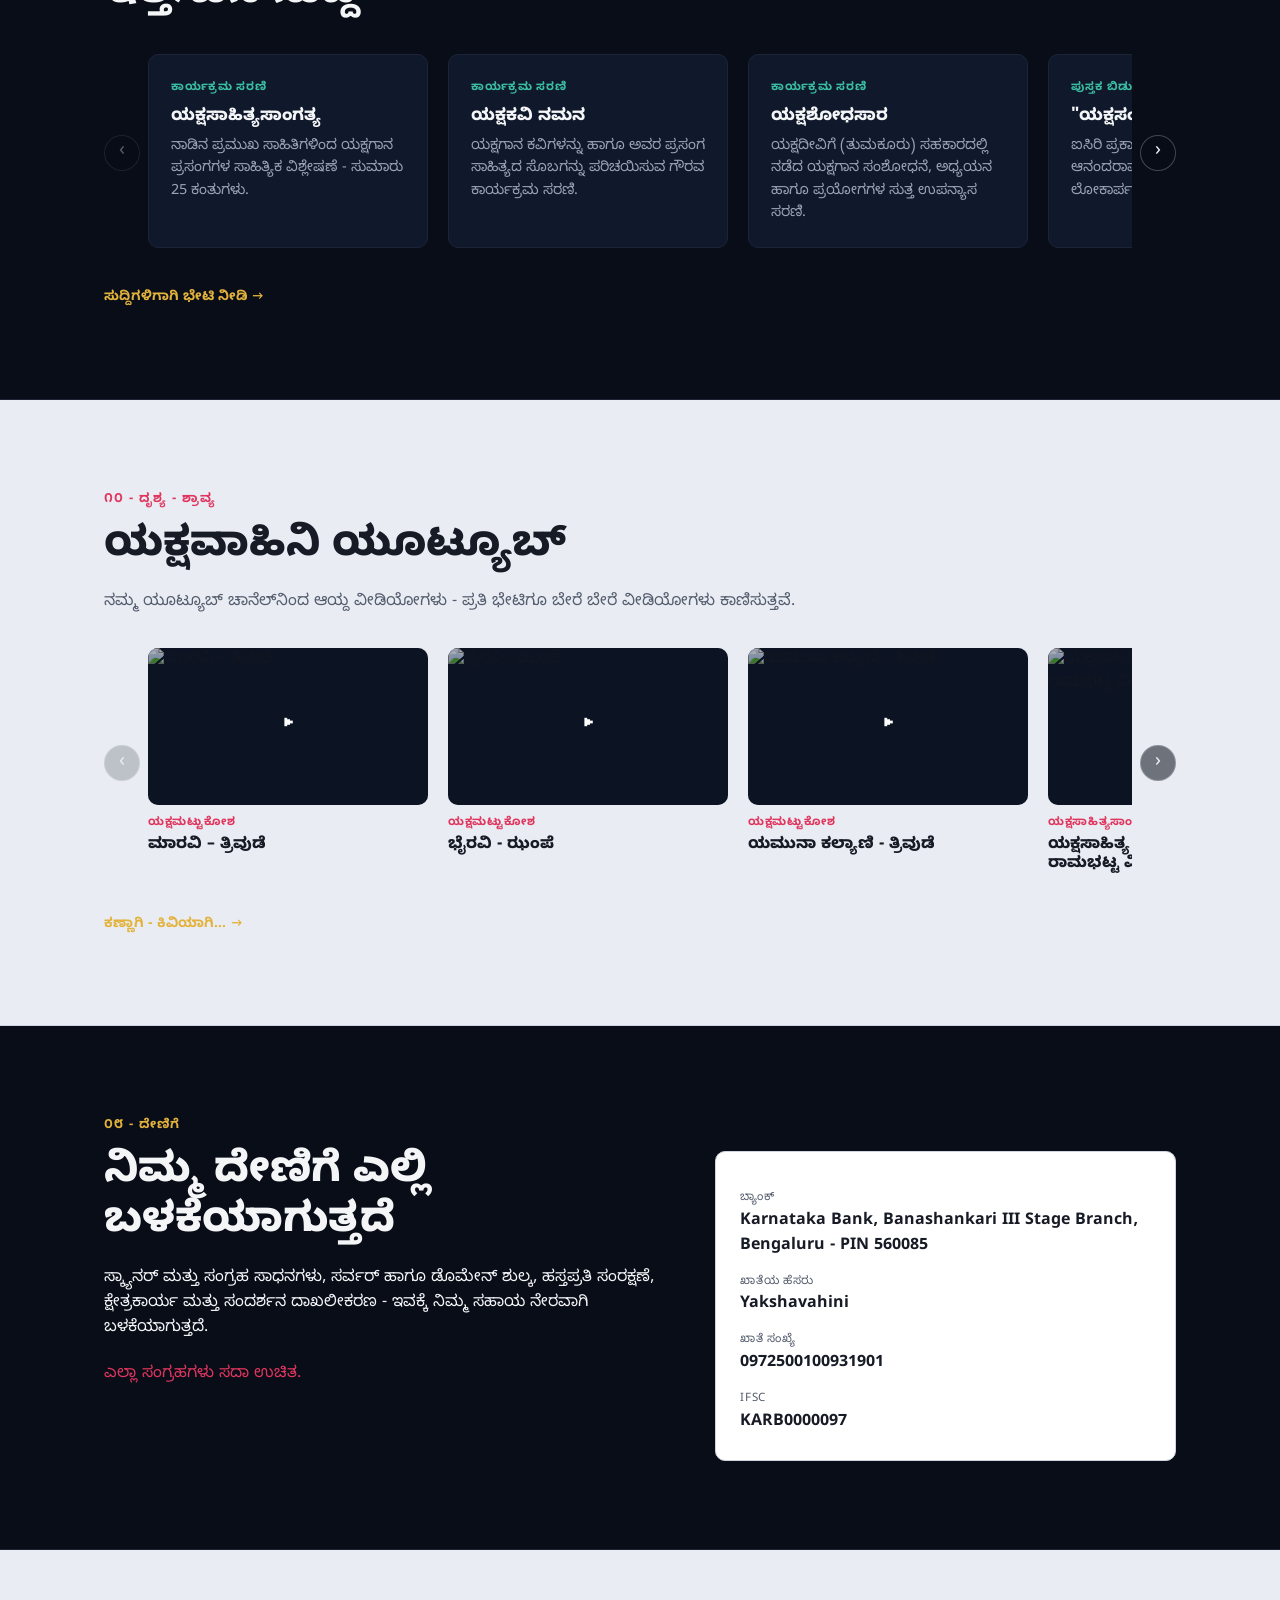
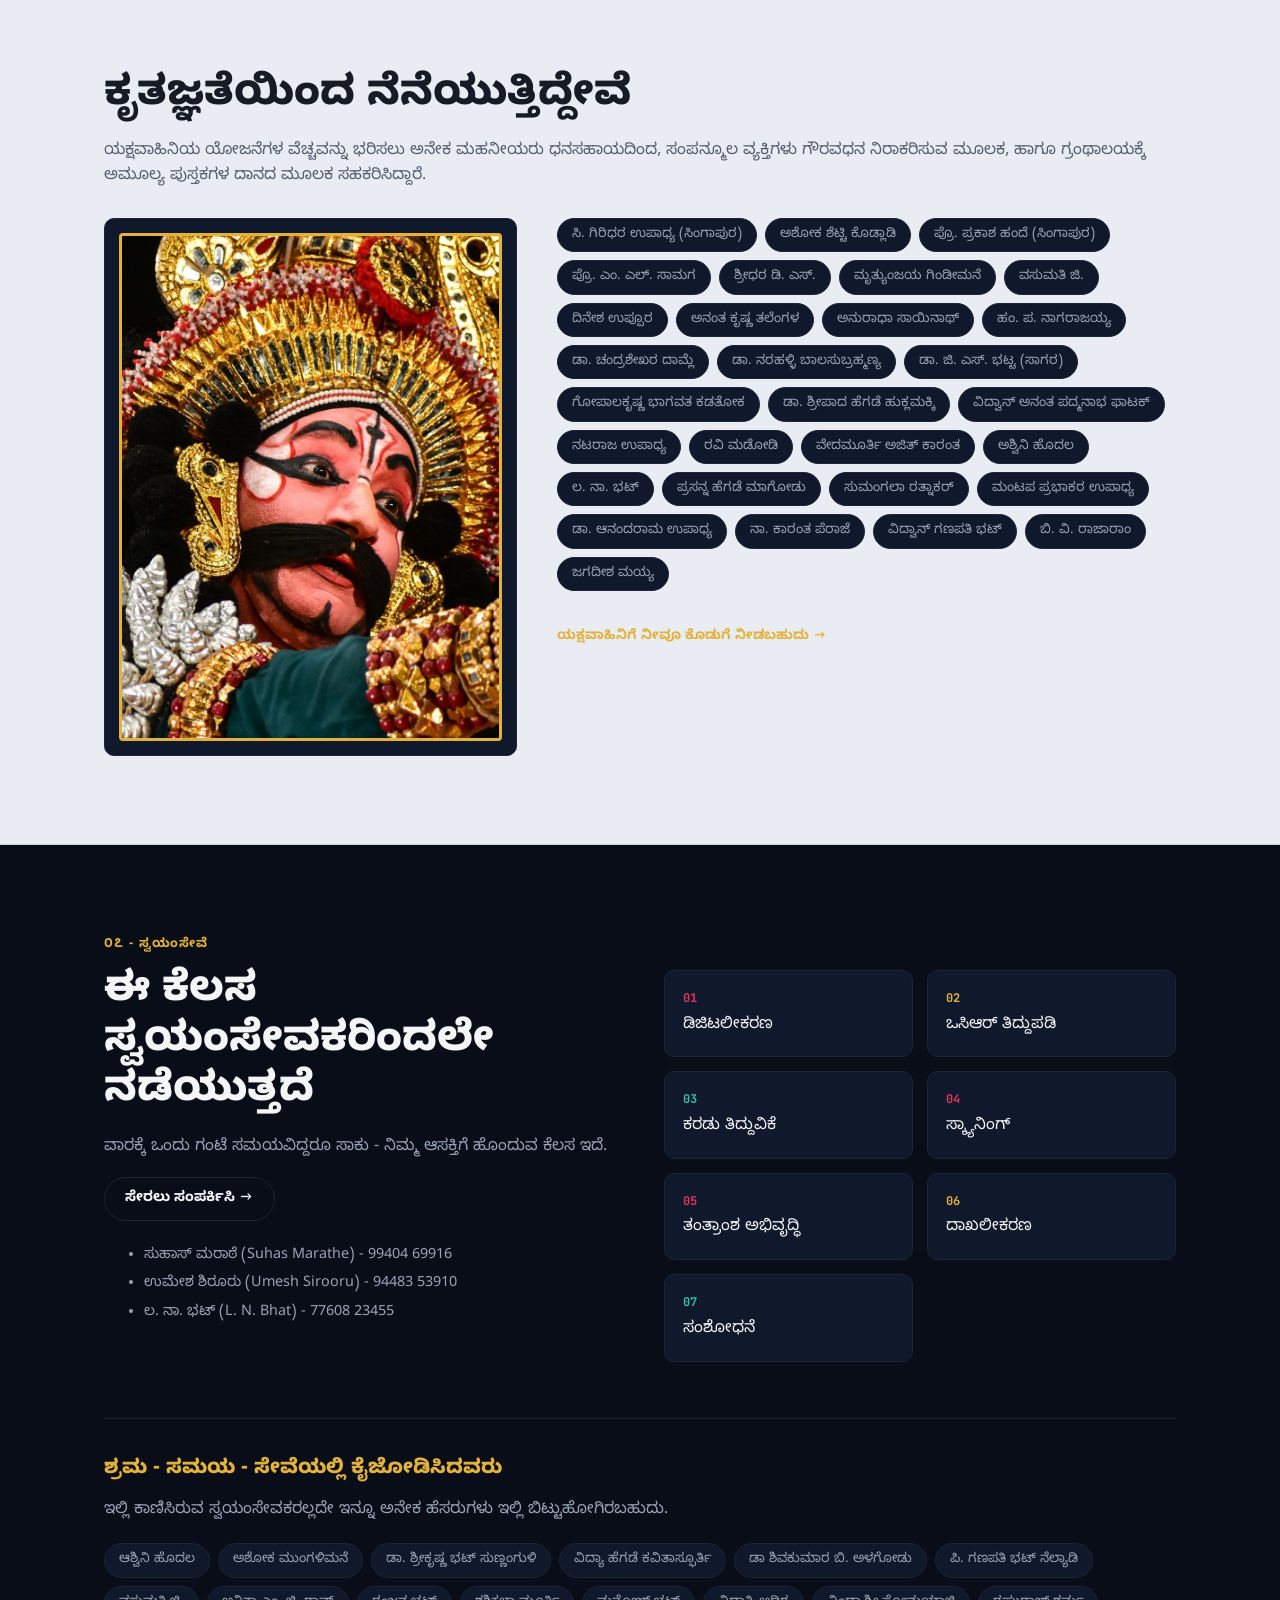
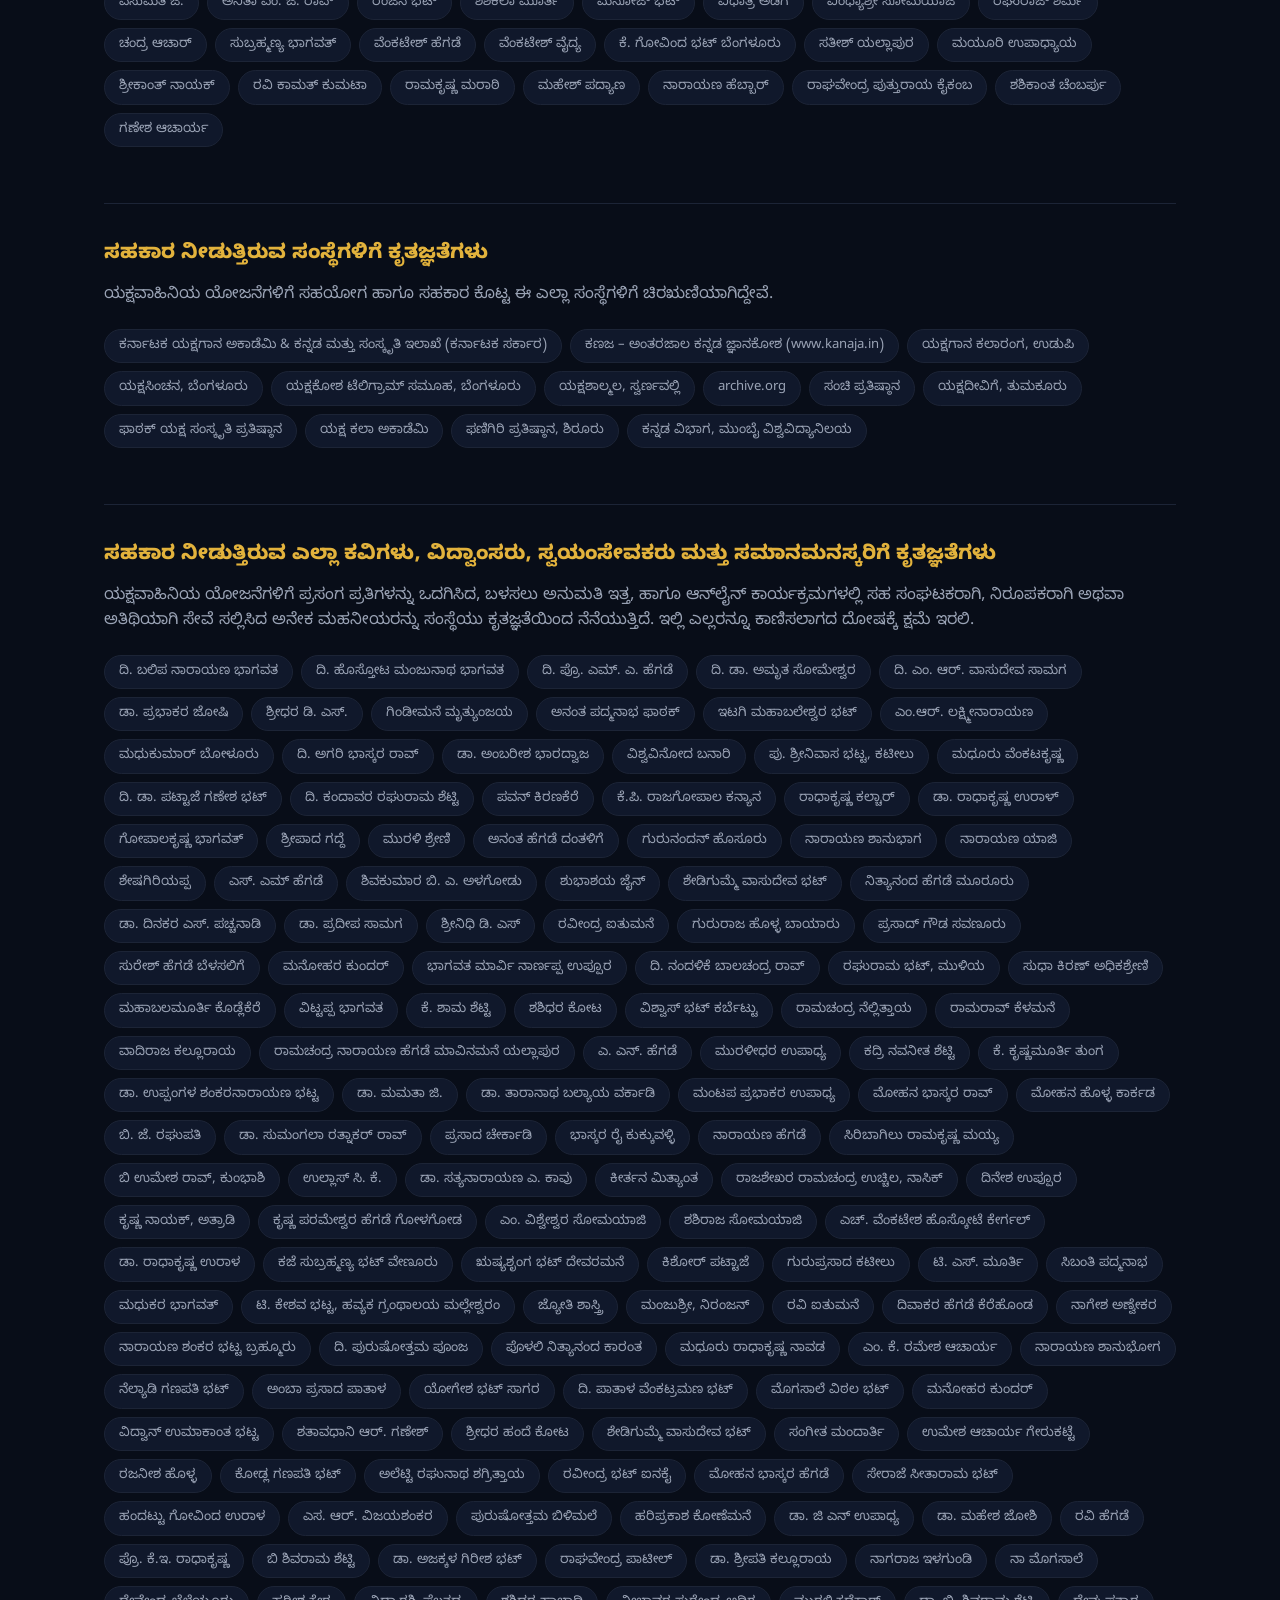
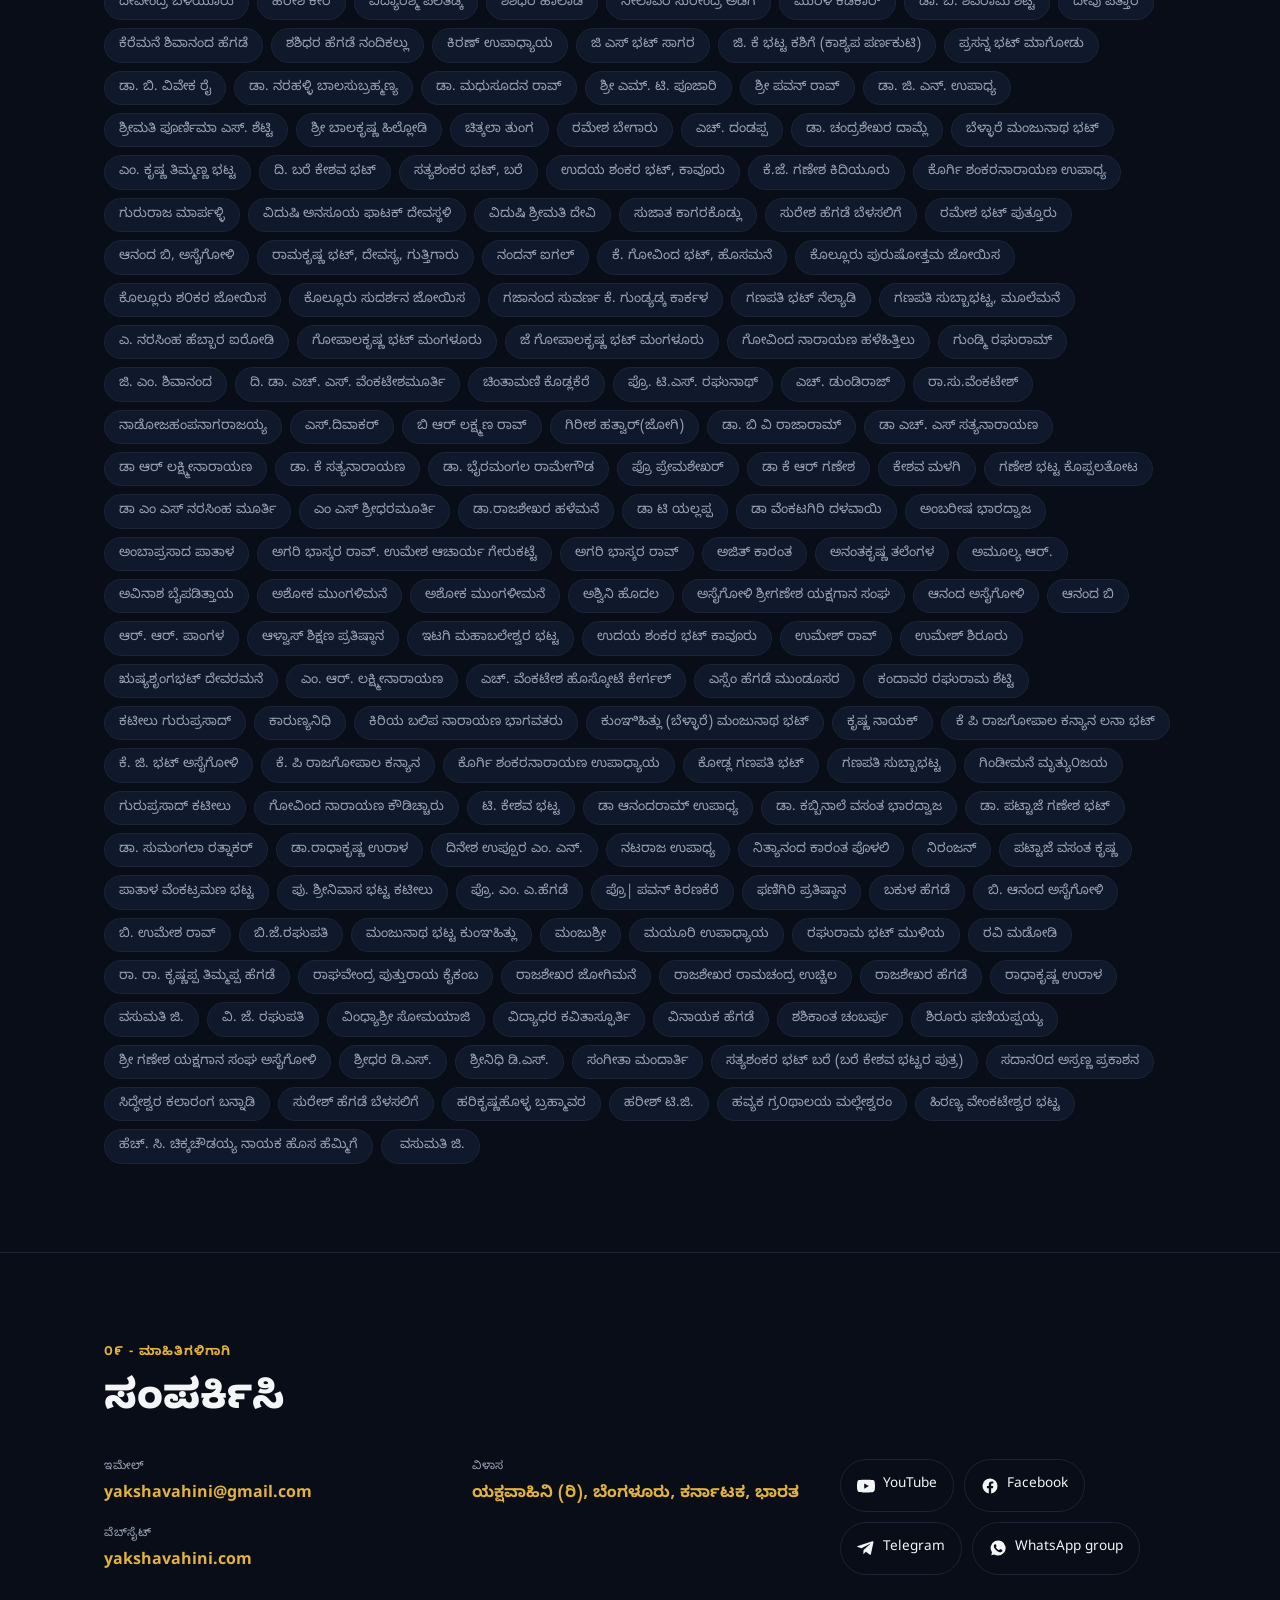
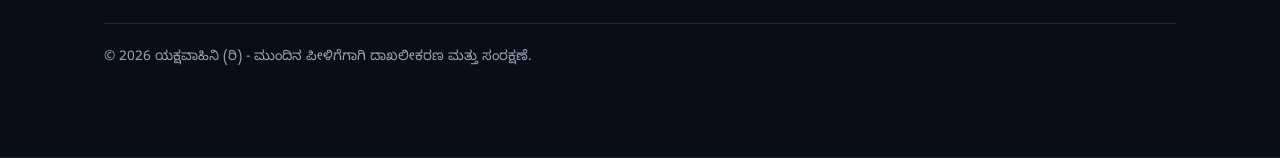
==== commit 94d0c2a0: "Refine light theme, fix nav dropdown hover, and project page tweaks Light theme follow-ups: - Add --" ====
--- a/index.html
+++ b/index.html
@@ -16,7 +16,7 @@
 <header class="site-header">
   <div class="container">
     <a class="brand" href="#home">
-      <img src="images/yakshavahini-gold.svg" alt="Yakshavahini">
+      <img class="theme-logo" src="images/yakshavahini-gold.svg" alt="Yakshavahini">
     </a>
     <nav class="site-nav">
       <a href="#about" lang="kn">ಪರಿಚಯ</a><a href="#about" lang="en">About</a>
--- a/css/styles.css
+++ b/css/styles.css
@@ -21,6 +21,9 @@
   --overlay-btn-hover: rgba(8,13,24,0.85);
   --overlay-subtle: rgba(255,255,255,0.03);
   --overlay-border: rgba(238,242,248,0.25);
+  --accent-text: var(--gold);
+  --modal-overlay-bg: rgba(6,9,16,0.94);
+  --modal-btn-bg: rgba(255,255,255,0.06);
   --max-width: 1120px;
   --radius: 10px;
   font-size: 16px;
@@ -42,6 +45,9 @@
   --overlay-btn-hover: rgba(255,255,255,0.9);
   --overlay-subtle: rgba(0,0,0,0.035);
   --overlay-border: rgba(23,27,38,0.15);
+  --accent-text: #8a5a12;
+  --modal-overlay-bg: rgba(255,255,255,0.94);
+  --modal-btn-bg: rgba(0,0,0,0.06);
 }
 
 * { box-sizing: border-box; }
@@ -58,6 +64,7 @@
   font-family: "Manrope", system-ui, -apple-system, BlinkMacSystemFont, "Segoe UI", sans-serif;
   line-height: 1.55;
 }
+
 
 :lang(kn) { font-family: "Noto Sans Kannada", "Manrope", sans-serif; }
 .hero h1:lang(kn) { font-family: "Noto Serif Kannada", serif; font-weight: 600; }
@@ -113,11 +120,18 @@
 .site-nav a { color: var(--text-on-dark-muted); transition: color 0.15s; }
 .site-nav a:hover { color: var(--text-on-dark); }
 
-.nav-dropdown { position: relative; }
+.nav-dropdown {
+  position: relative;
+  /* padding-bottom (cancelled by the negative margin below) extends this
+     element's own hover/click box down through the gap above the menu, so
+     moving the mouse from the trigger into the menu doesn't lose :hover. */
+  padding-bottom: 14px;
+  margin-bottom: -14px;
+}
 .nav-dropdown-trigger { cursor: pointer; background: none; border: none; font: inherit; padding: 0; }
 .nav-dropdown-menu {
   display: none;
-  position: absolute; top: 100%; left: 0; margin-top: 14px;
+  position: absolute; top: 100%; left: 0;
   min-width: 240px; max-height: 60vh; overflow-y: auto;
   background: var(--card-bg-alt); border: 1px solid var(--border-dark); border-radius: 8px;
   padding: 8px; box-shadow: 0 12px 32px rgba(0,0,0,0.4); z-index: 50;
@@ -126,7 +140,7 @@
   display: block; padding: 8px 10px; border-radius: 6px;
   font-size: 0.88rem; color: var(--text-on-dark-muted);
 }
-.nav-dropdown-menu a:hover { background: rgba(226,178,60,0.1); color: var(--gold); }
+.nav-dropdown-menu a:hover { background: rgba(226,178,60,0.1); color: var(--accent-text); }
 .nav-dropdown.open .nav-dropdown-menu { display: block; }
 @media (min-width: 861px) {
   .nav-dropdown:hover .nav-dropdown-menu { display: block; }
@@ -208,13 +222,17 @@
 .btn-outline { border: 1px solid var(--border-dark); color: var(--text-on-dark); background: transparent; }
 
 /* ---------- Sections ---------- */
-section { padding: 88px 0; border-bottom: 1px solid var(--border-dark); }
-section.light { background: var(--bg-light); color: var(--text-on-light); border-bottom: 1px solid var(--border-light); }
+section { padding: 88px 0; border-bottom: 1px solid var(--border-dark); background-color: var(--bg-dark); }
+section.light { background-color: var(--bg-light); color: var(--text-on-light); border-bottom: 1px solid var(--border-light); }
 section.light .eyebrow { color: var(--pink); }
 section.light .muted { color: var(--text-on-light-muted); }
 
+:root[data-theme="light"] section {
+  background-image: repeating-linear-gradient(45deg, rgba(23,27,38,0.03) 0 1px, transparent 1px 14px);
+}
+
 .eyebrow {
-  color: var(--gold);
+  color: var(--accent-text);
   font-size: 0.8rem;
   font-weight: 700;
   letter-spacing: 0.08em;
@@ -337,7 +355,7 @@
 /* ---------- Lightbox ---------- */
 .lightbox-overlay {
   position: fixed; inset: 0; z-index: 1000;
-  background: rgba(6,9,16,0.94);
+  background: var(--modal-overlay-bg);
   display: flex; flex-direction: column;
   animation: yvFadeIn 0.2s ease both;
 }
@@ -354,15 +372,15 @@
 .lightbox-close {
   position: absolute; top: 16px; right: 16px; z-index: 5;
   width: 40px; height: 40px; border-radius: 50%;
-  border: 1px solid rgba(238,242,248,0.25); background: rgba(255,255,255,0.06);
-  color: #eef2f8; font-size: 1rem; cursor: pointer;
+  border: 1px solid var(--overlay-border); background: var(--modal-btn-bg);
+  color: var(--icon-on-overlay); font-size: 1rem; cursor: pointer;
 }
 .lightbox-close:hover { border-color: var(--gold); color: var(--gold); }
 .lightbox-nav {
   position: absolute; top: 50%; transform: translateY(-50%); z-index: 5;
   width: 52px; height: 52px; border-radius: 50%;
-  border: 1px solid rgba(238,242,248,0.25); background: rgba(255,255,255,0.06);
-  color: #eef2f8; font-size: 1.8rem; line-height: 1; cursor: pointer;
+  border: 1px solid var(--overlay-border); background: var(--modal-btn-bg);
+  color: var(--icon-on-overlay); font-size: 1.8rem; line-height: 1; cursor: pointer;
   display: flex; align-items: center; justify-content: center;
 }
 .lightbox-nav:hover { border-color: var(--gold); color: var(--gold); }
@@ -370,20 +388,20 @@
 .lightbox-next { right: 16px; }
 .lightbox-footer {
   display: flex; align-items: center; justify-content: center; gap: 24px;
-  padding: 14px 20px 22px; color: #eef2f8; flex-wrap: wrap;
-}
-.lightbox-caption { font-family: "JetBrains Mono", monospace; font-size: 0.78rem; letter-spacing: 0.08em; text-transform: uppercase; color: var(--gold); }
+  padding: 14px 20px 22px; color: var(--icon-on-overlay); flex-wrap: wrap;
+}
+.lightbox-caption { font-family: "JetBrains Mono", monospace; font-size: 0.78rem; letter-spacing: 0.08em; text-transform: uppercase; color: var(--accent-text); }
 .video-modal-stage {
   flex: 1; display: flex; flex-direction: column; align-items: center; justify-content: center;
   padding: 60px 80px; gap: 16px;
 }
 .video-modal-stage .video-embed { width: 100%; max-width: 960px; border-radius: var(--radius); box-shadow: 0 20px 60px rgba(0,0,0,0.5); }
-.video-modal-title { color: #eef2f8; font-size: 0.95rem; text-align: center; max-width: 800px; }
+.video-modal-title { color: var(--icon-on-overlay); font-size: 0.95rem; text-align: center; max-width: 800px; }
 .lightbox-zoom { display: flex; gap: 8px; }
 .lightbox-zoom button {
   width: 30px; height: 30px; border-radius: 6px;
-  border: 1px solid rgba(238,242,248,0.25); background: rgba(255,255,255,0.06);
-  color: #eef2f8; font-size: 1rem; cursor: pointer;
+  border: 1px solid var(--overlay-border); background: var(--modal-btn-bg);
+  color: var(--icon-on-overlay); font-size: 1rem; cursor: pointer;
 }
 .lightbox-zoom button:hover { border-color: var(--gold); color: var(--gold); }
 .lightbox-counter { font-size: 0.8rem; color: var(--text-on-dark-muted); }
@@ -424,12 +442,12 @@
 .project-grid { display: grid; grid-template-columns: repeat(2, 1fr); gap: 20px; margin-top: 32px; }
 .project-card { background: var(--card-bg); border: 1px solid var(--border-dark); border-radius: var(--radius); padding: 28px; transition: border-color 0.15s; }
 .project-card:hover { border-color: var(--gold); }
-.project-card .code { font-size: 0.72rem; letter-spacing: 0.08em; color: var(--teal); font-weight: 700; margin-bottom: 10px; }
+.project-card .code { font-size: 0.72rem; letter-spacing: 0.08em; color: var(--teal); font-weight: 700; margin-right: 8px; }
 .project-card:nth-child(4n+2) .code { color: var(--pink); }
-.project-card:nth-child(4n+3) .code { color: var(--gold); }
+.project-card:nth-child(4n+3) .code { color: var(--accent-text); }
 .project-card h3 { margin-bottom: 10px; }
 .project-card p { margin: 0 0 14px; color: var(--text-on-dark-muted); }
-.project-card .stat { color: var(--gold); font-weight: 700; font-size: 0.9rem; }
+.project-card .stat { color: var(--accent-text); font-weight: 700; font-size: 0.9rem; }
 .project-card .coordinator { display: block; margin-top: 10px; font-size: 0.78rem; color: var(--text-on-dark-muted); }
 
 /* ---------- Apps ---------- */
@@ -490,7 +508,7 @@
 .news-card .tag { font-size: 0.72rem; text-transform: uppercase; letter-spacing: 0.06em; color: var(--teal); font-weight: 700; margin-bottom: 10px; }
 .news-card h3 { margin-bottom: 8px; font-size: 1.05rem; }
 .news-card p { color: var(--text-on-dark-muted); margin: 0; font-size: 0.9rem; }
-.card-link { color: var(--gold); font-size: 0.85rem; font-weight: 700; display: inline-block; margin-top: 12px; }
+.card-link { color: var(--accent-text); font-size: 0.85rem; font-weight: 700; display: inline-block; margin-top: 12px; }
 .project-card-links { display: flex; flex-wrap: wrap; gap: 6px 16px; }
 .project-card .card-link { margin-top: 6px; }
 .news-note { color: var(--text-on-dark-muted); font-size: 0.85rem; margin-top: -8px; margin-bottom: 8px; }
@@ -513,13 +531,13 @@
 .ways-grid { display: grid; grid-template-columns: 1fr 1fr; gap: 14px; }
 .way-card { background: var(--card-bg); border: 1px solid var(--border-dark); border-radius: var(--radius); padding: 18px; }
 .way-card .code { color: var(--pink); font-size: 0.75rem; font-weight: 700; margin-bottom: 6px; }
-.way-card:nth-child(4n+2) .code { color: var(--gold); }
+.way-card:nth-child(4n+2) .code { color: var(--accent-text); }
 .way-card:nth-child(4n+3) .code { color: var(--teal); }
 .coordinator-list { margin-top: 24px; }
 .coordinator-list li { margin-bottom: 6px; color: var(--text-on-dark-muted); font-size: 0.9rem; }
 
 .name-group { margin-top: 56px; padding-top: 40px; border-top: 1px solid var(--border-dark); }
-.name-group h3 { color: var(--gold); margin-bottom: 8px; }
+.name-group h3 { color: var(--accent-text); margin-bottom: 8px; }
 .name-tags { margin-top: 20px; display: flex; flex-wrap: wrap; gap: 8px; }
 .name-tags span { background: var(--card-bg); border: 1px solid var(--border-dark); border-radius: 999px; padding: 6px 14px; font-size: 0.82rem; color: var(--text-on-dark-muted); }
 
@@ -549,7 +567,7 @@
 /* ---------- Contact / Footer ---------- */
 .contact-grid { display: grid; grid-template-columns: 1fr 1fr 1fr; gap: 32px; margin-top: 32px; }
 .contact-grid .label { font-size: 0.72rem; text-transform: uppercase; letter-spacing: 0.06em; color: var(--text-on-dark-muted); margin-bottom: 6px; }
-.contact-grid .value { color: var(--gold); font-weight: 700; }
+.contact-grid .value { color: var(--accent-text); font-weight: 700; }
 .social-links { display: flex; flex-wrap: wrap; gap: 10px; }
 .social-links a {
   display: inline-flex; align-items: center; gap: 8px;
@@ -562,17 +580,17 @@
 /* ---------- Project detail page ---------- */
 .back-link { display: inline-block; margin-bottom: 24px; }
 .project-detail-meta { display: flex; flex-wrap: wrap; gap: 8px 24px; margin: 16px 0 20px; }
-.project-detail-meta .stat { color: var(--gold); font-weight: 700; }
+.project-detail-meta .stat { color: var(--accent-text); font-weight: 700; }
 .project-detail-meta .coordinator { color: var(--text-on-dark-muted); font-size: 0.9rem; }
 .project-detail-body, .project-subsection { max-width: 760px; margin-top: 28px; }
-.project-detail-cta { display: flex; flex-wrap: wrap; gap: 14px; margin-top: 40px; }
+.project-detail-cta { display: flex; flex-wrap: wrap; align-items: center; gap: 14px; margin-top: 40px; }
 .project-detail-links { display: flex; flex-wrap: wrap; gap: 8px 24px; margin-top: 16px; }
 .project-detail-body p, .project-subsection p {
   margin: 0 0 20px; line-height: 1.9; text-align: justify; text-justify: inter-word;
   color: var(--text-on-dark-muted);
 }
 .project-subsection { padding-top: 28px; border-top: 1px solid var(--border-dark); }
-.project-subsection h3 { color: var(--gold); margin-bottom: 14px; }
+.project-subsection h3 { color: var(--accent-text); margin-bottom: 14px; }
 .lang-note { margin-top: 40px; font-size: 0.82rem; color: var(--text-on-dark-muted); font-style: italic; max-width: 760px; }
 
 .site-footer { padding: 40px 0; border-top: 1px solid var(--border-dark); }
